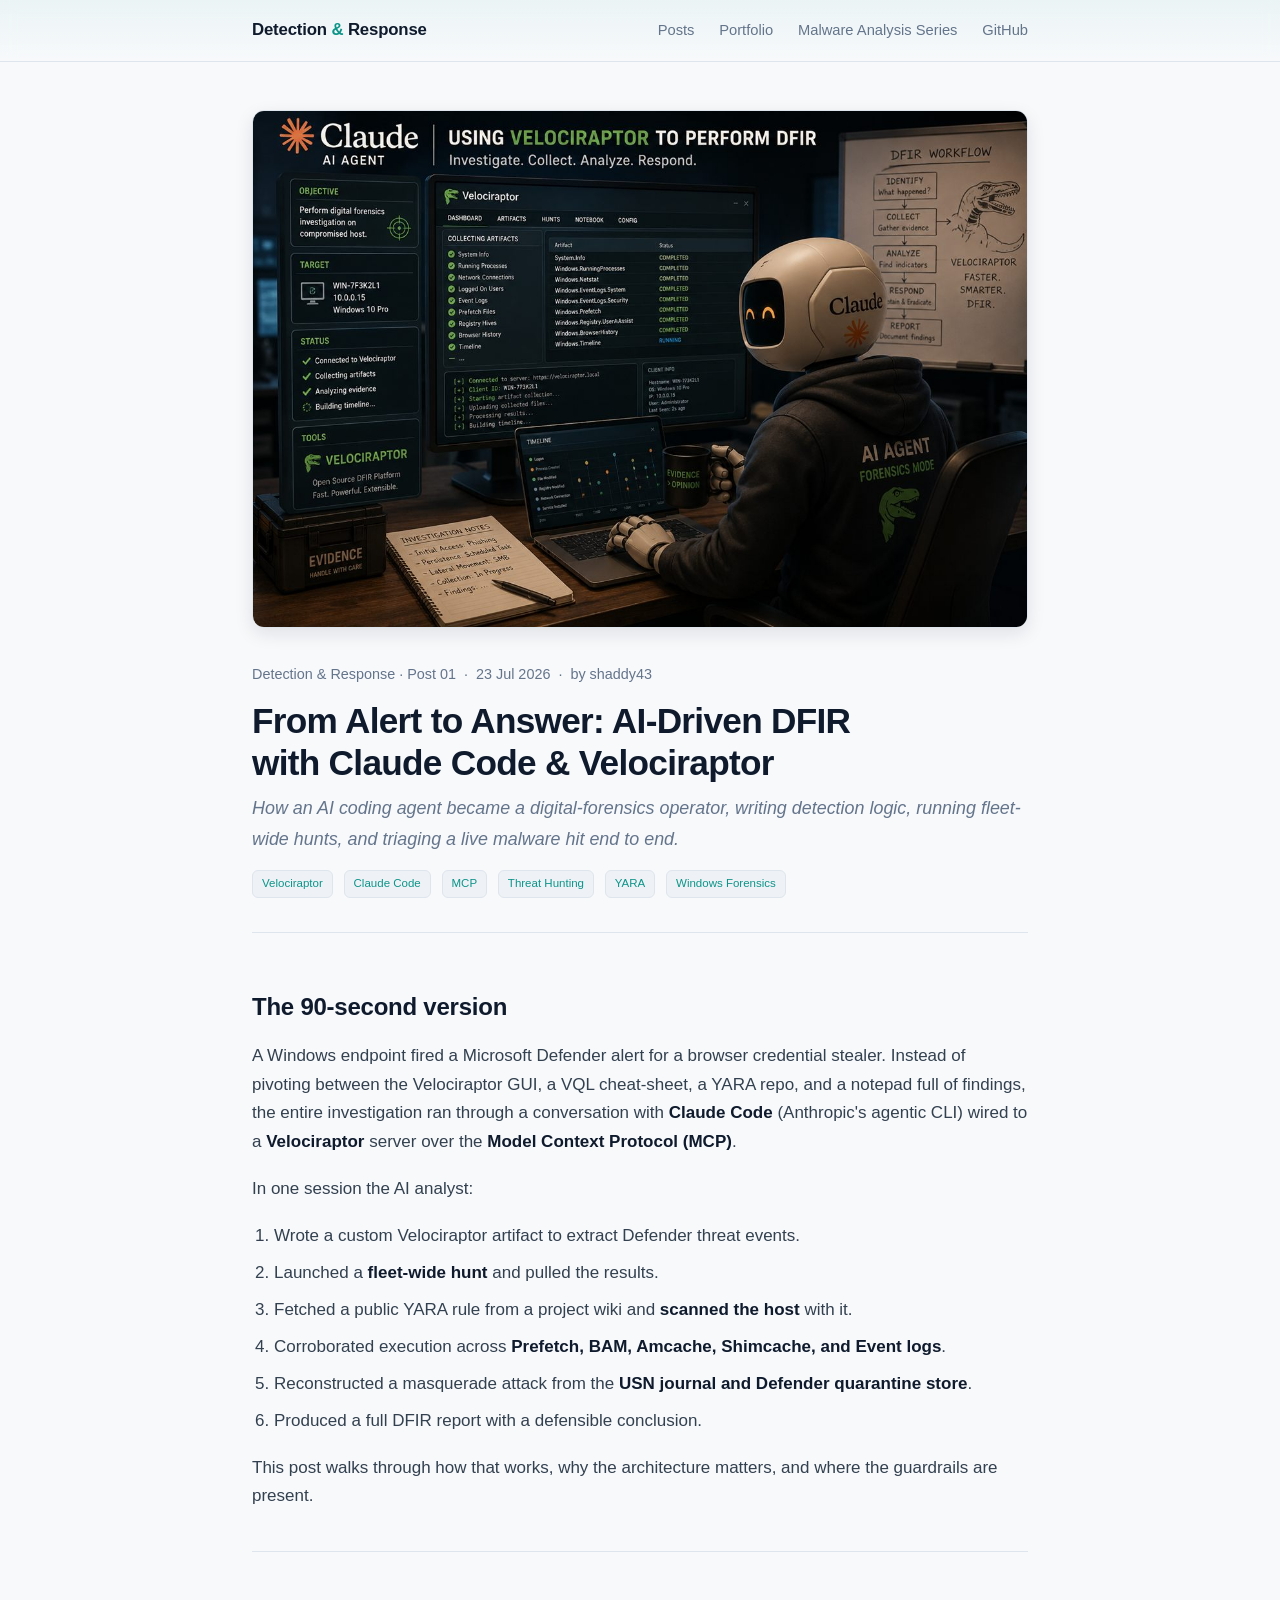
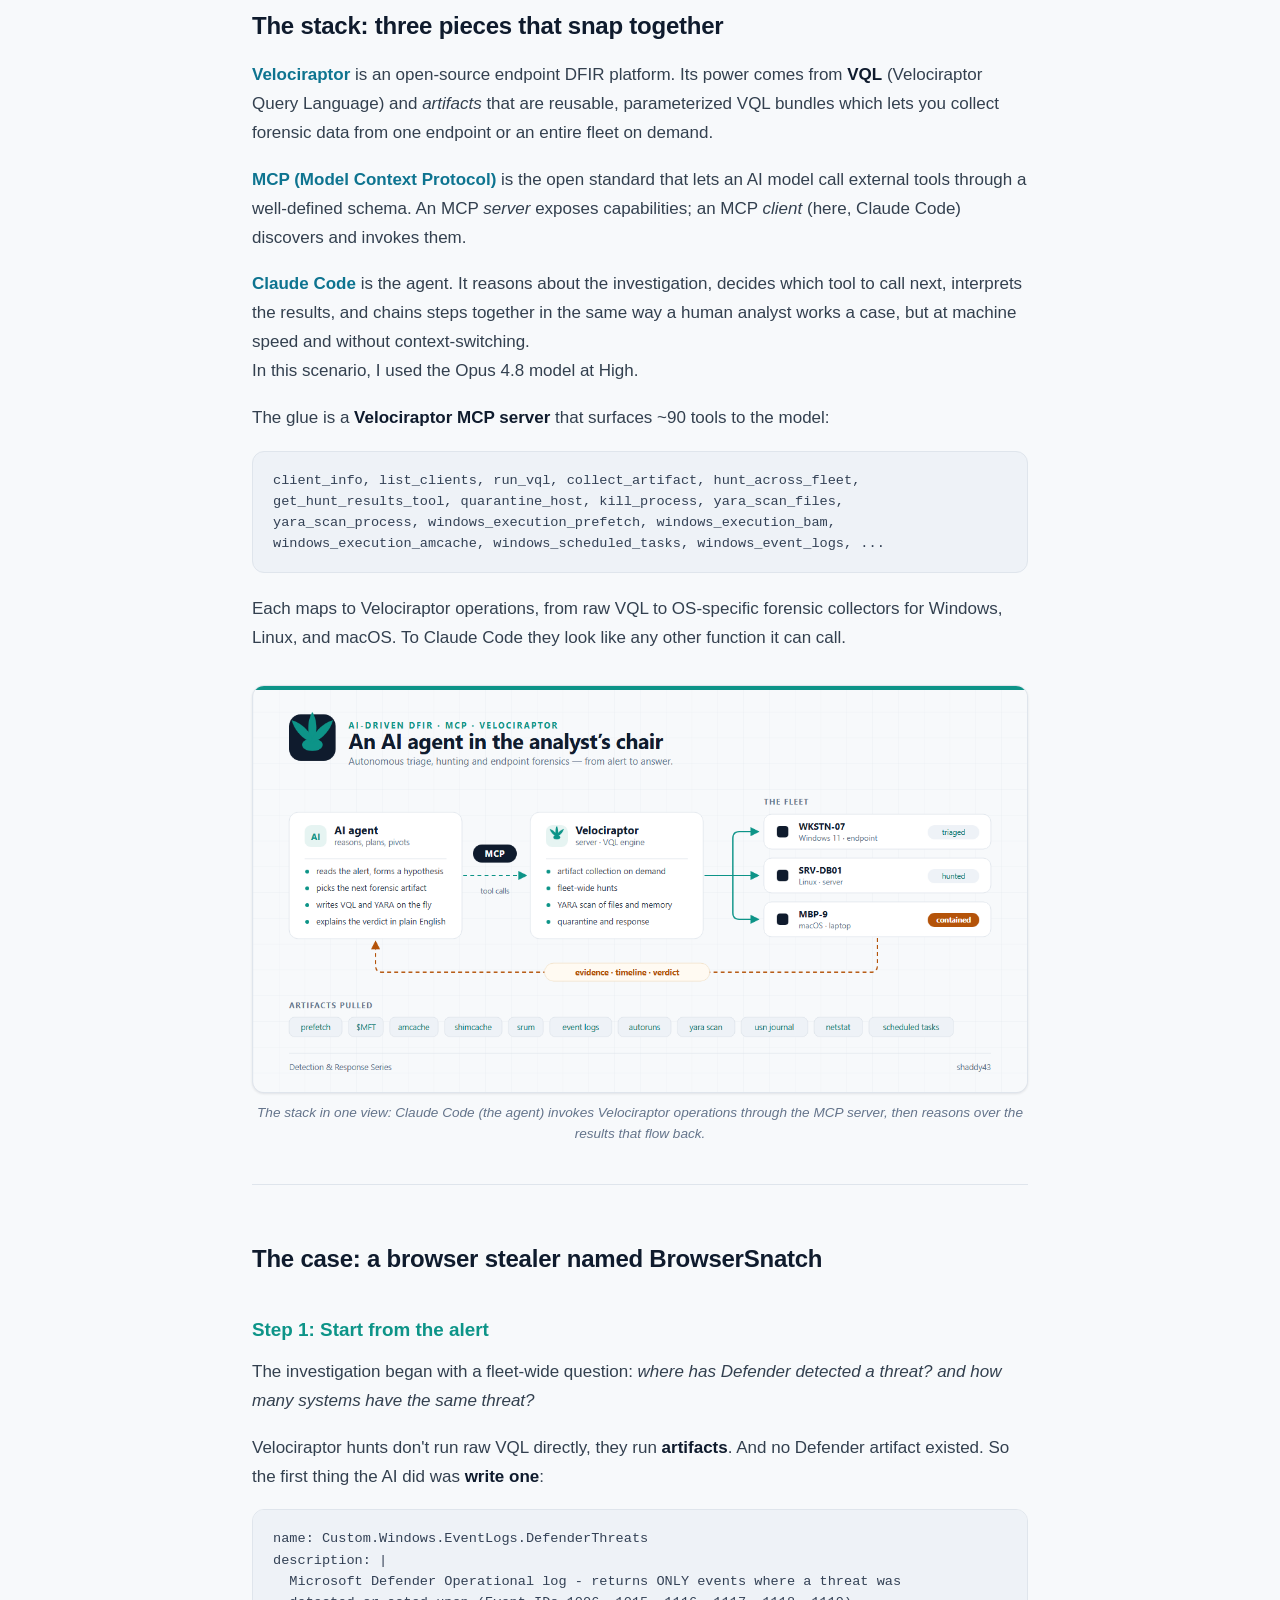
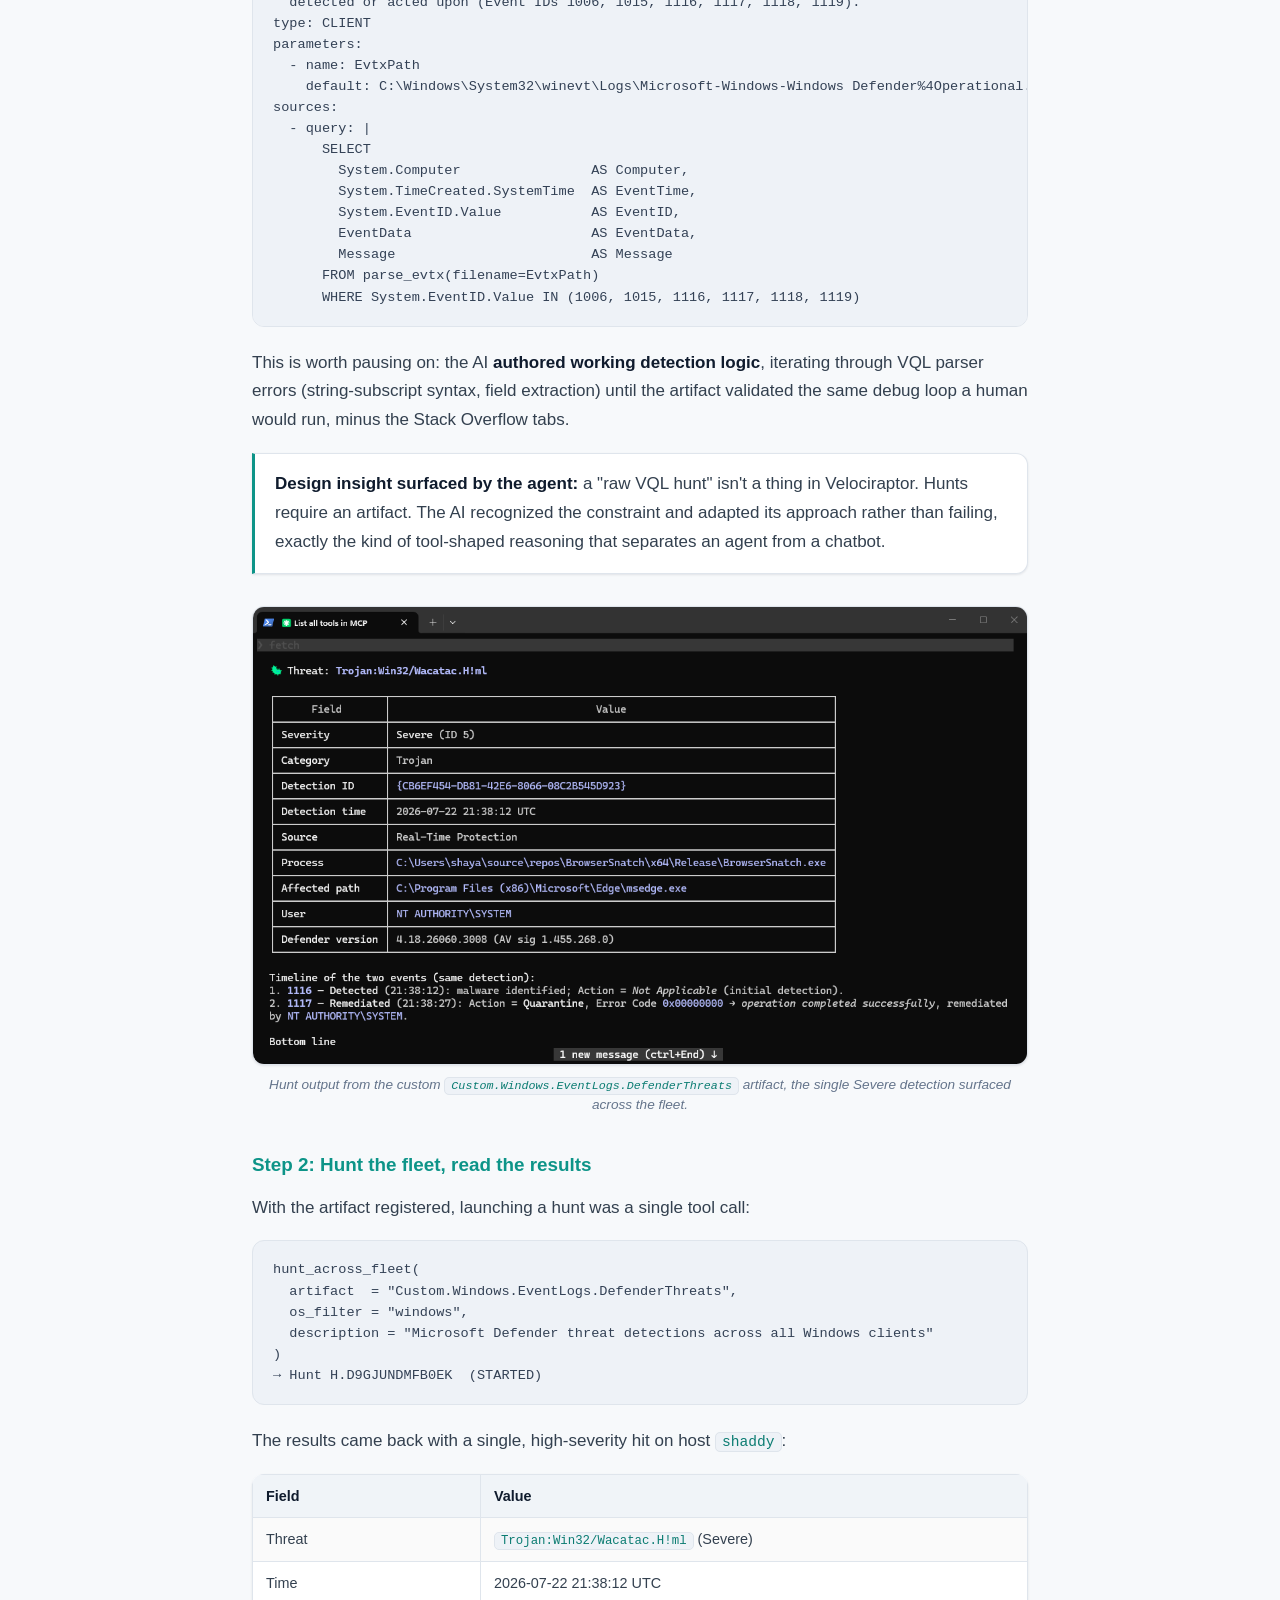
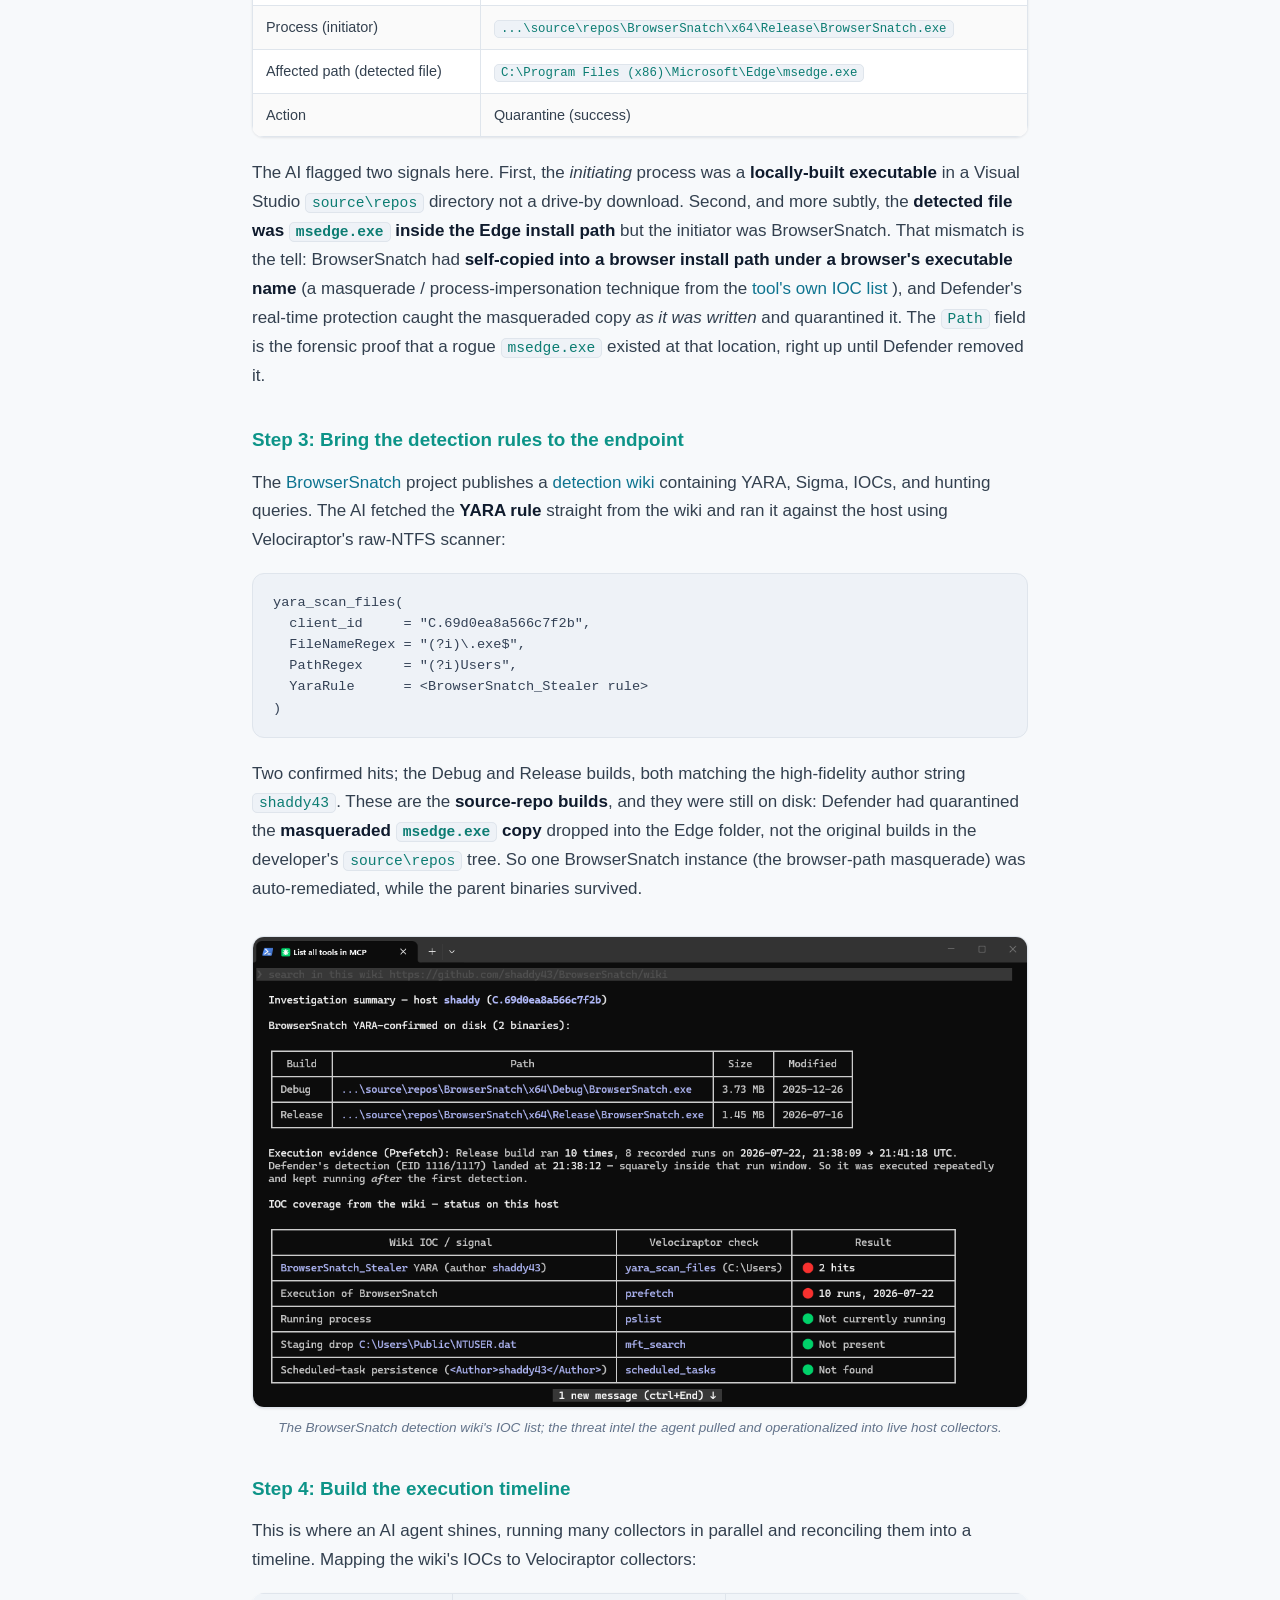
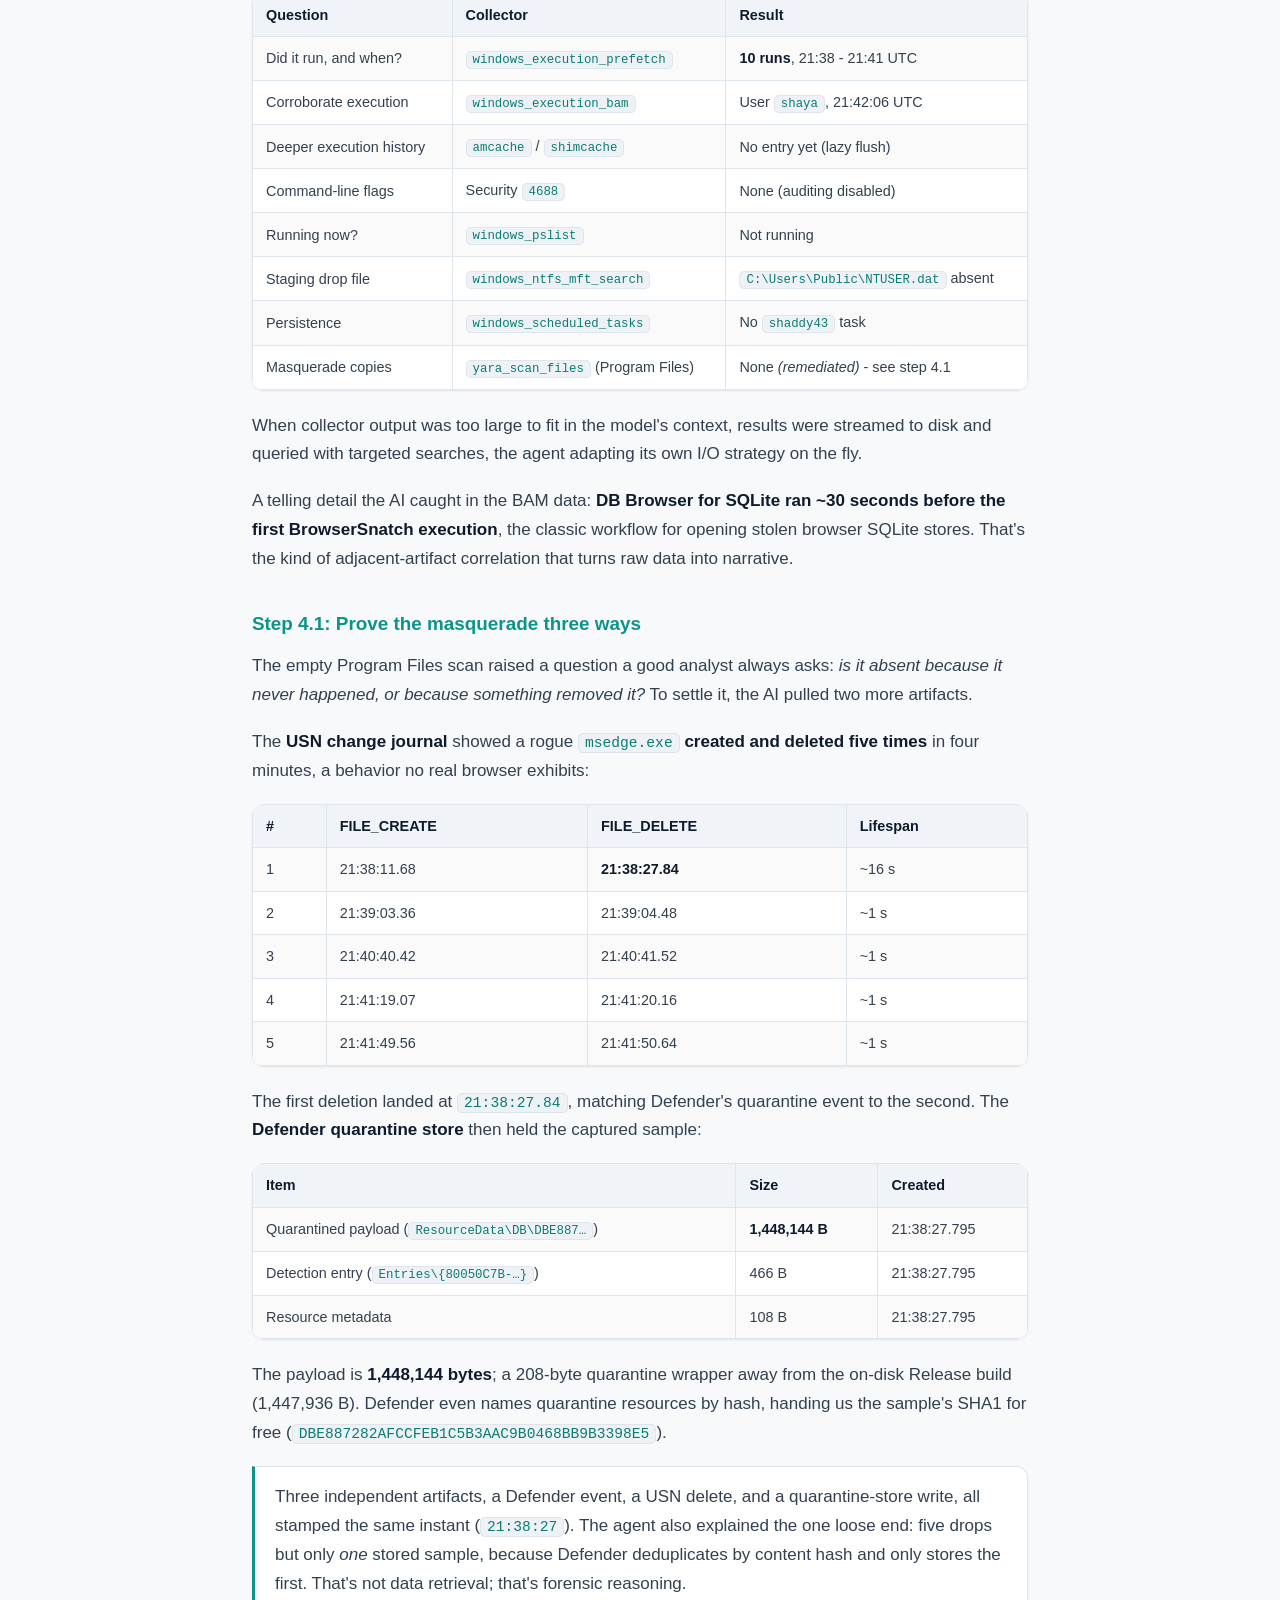
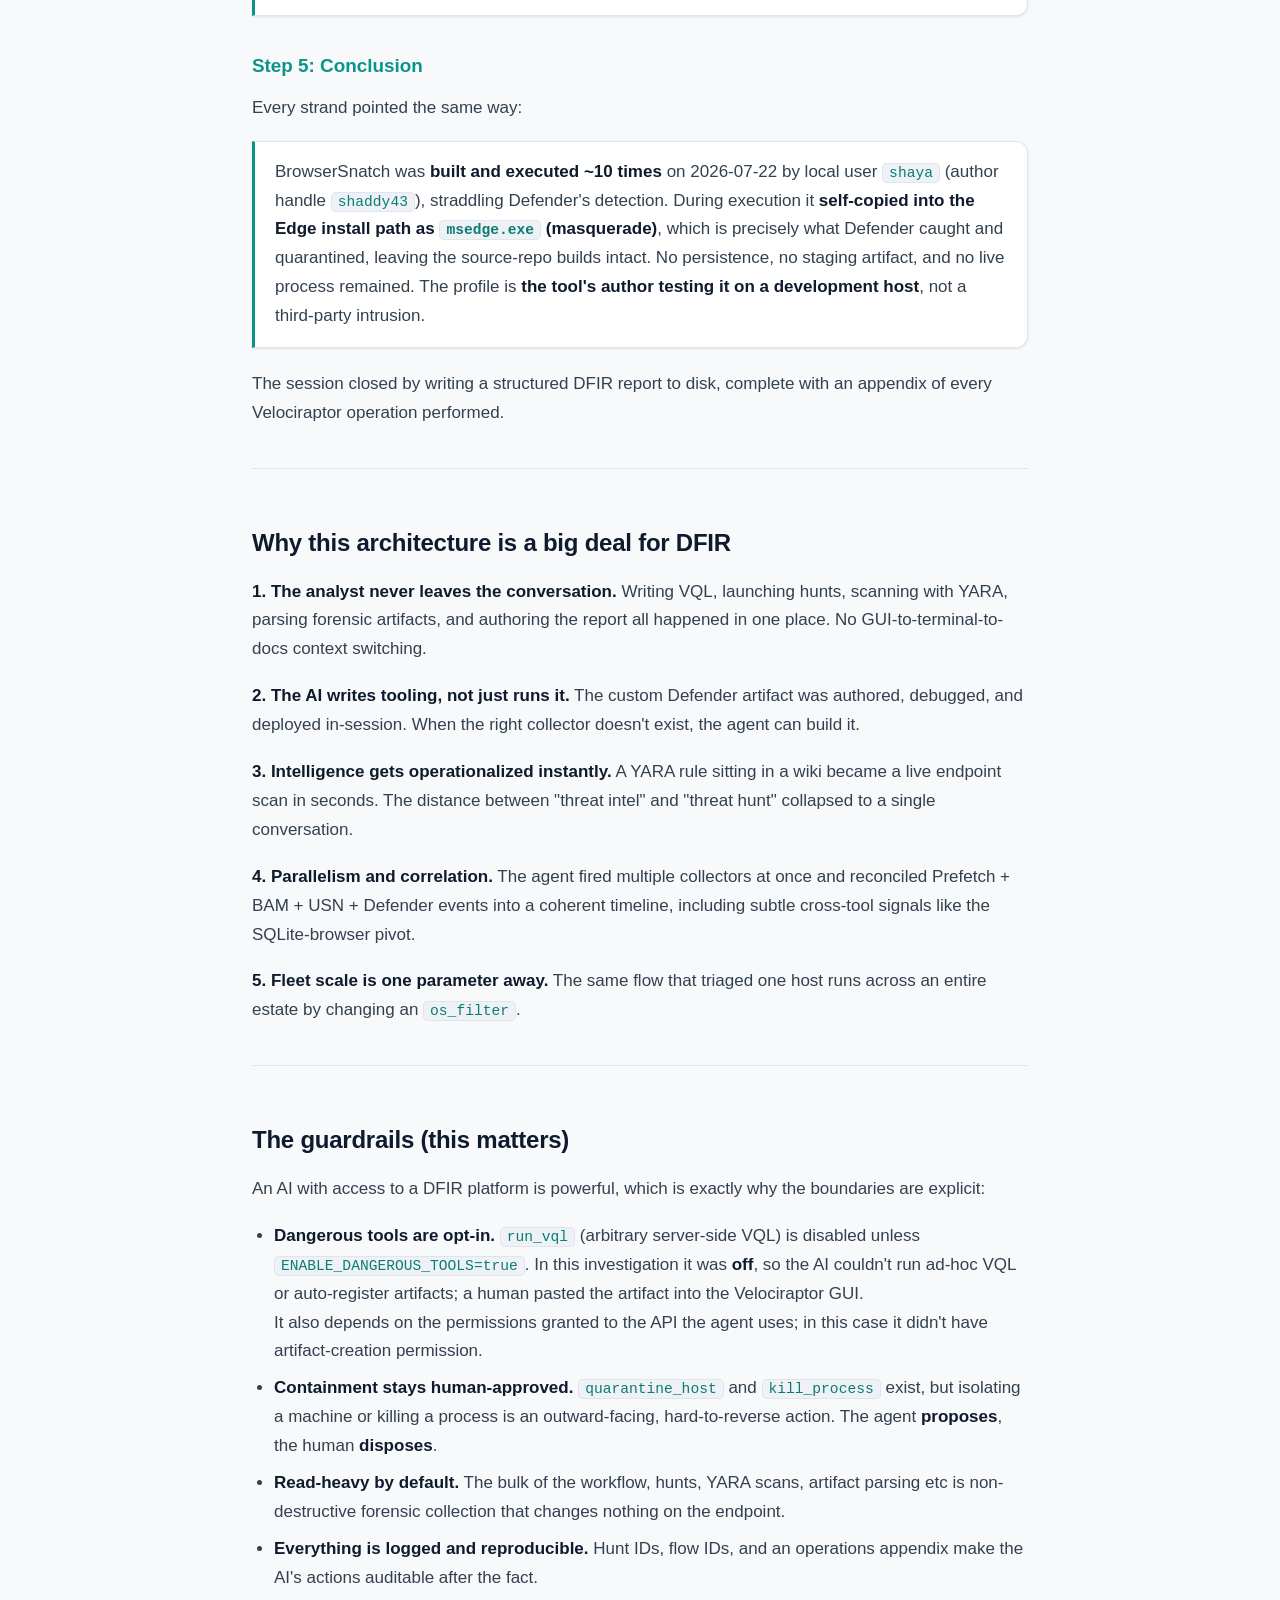
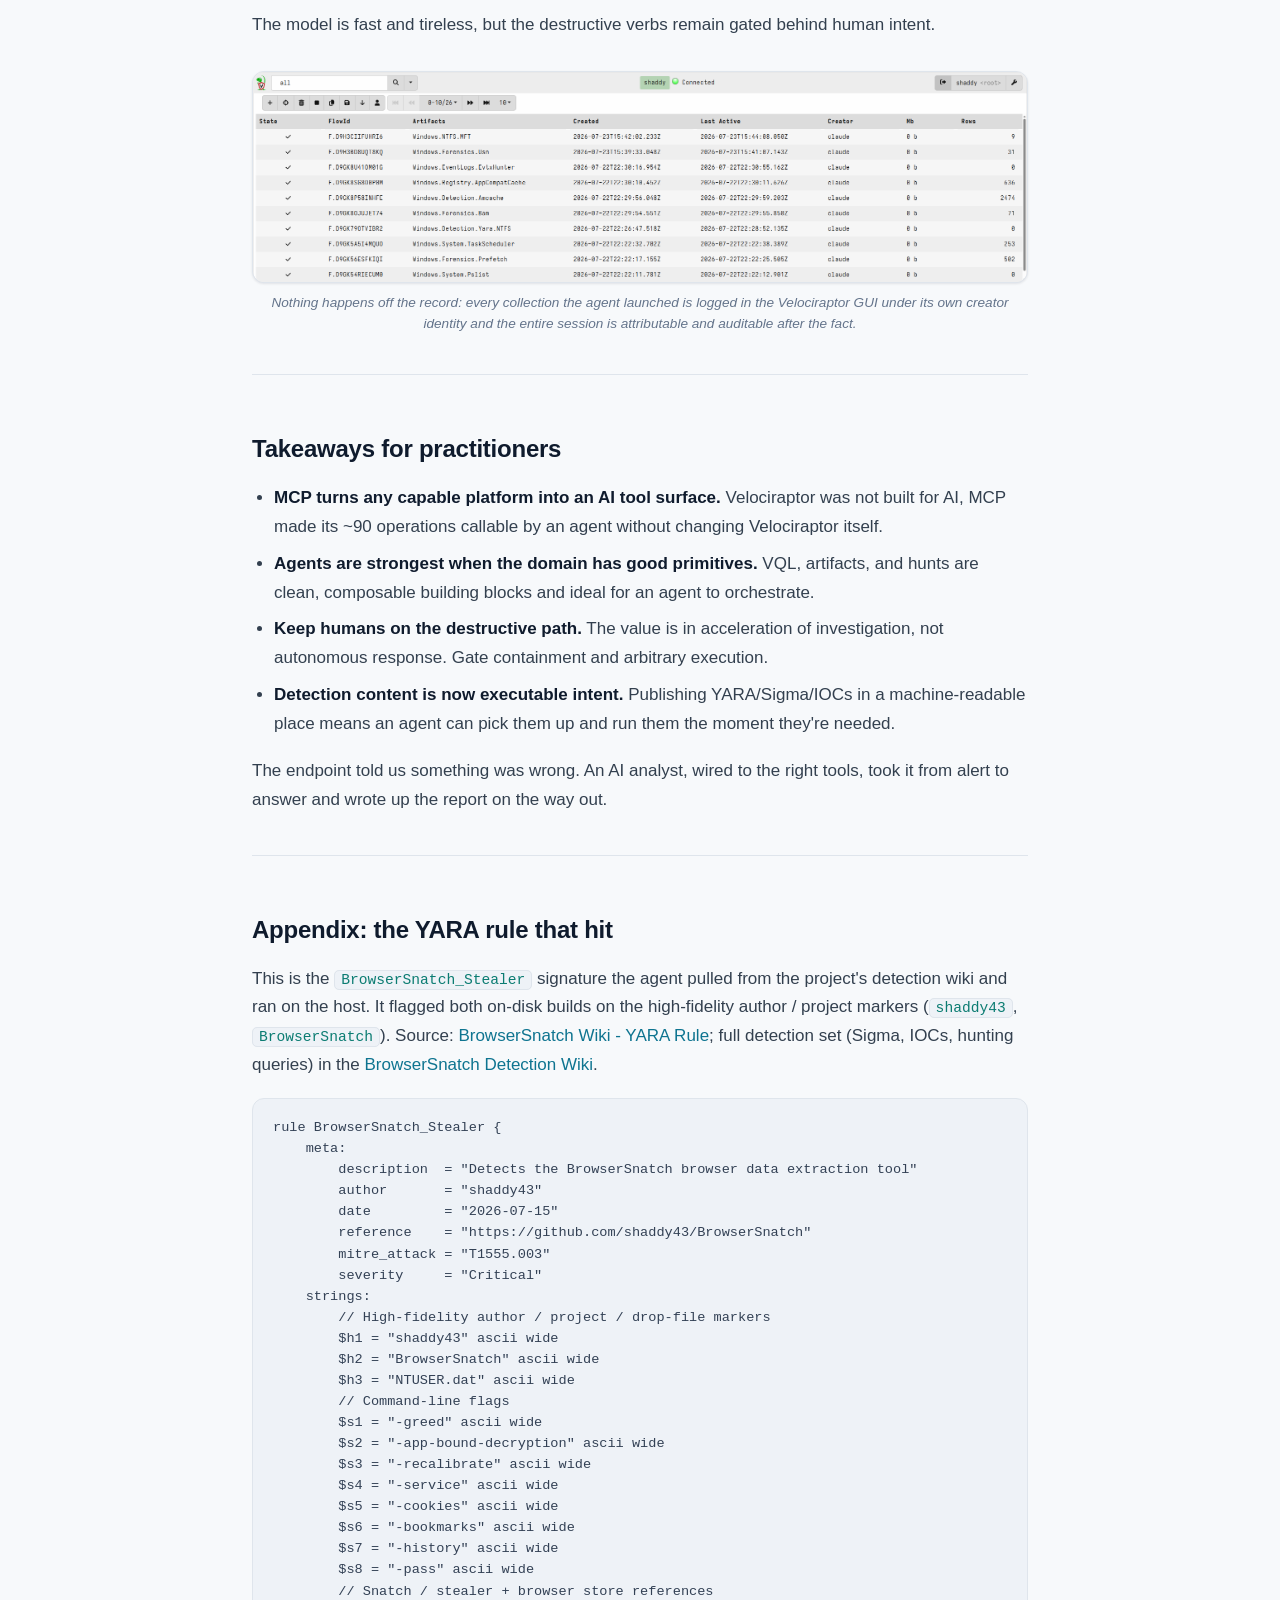
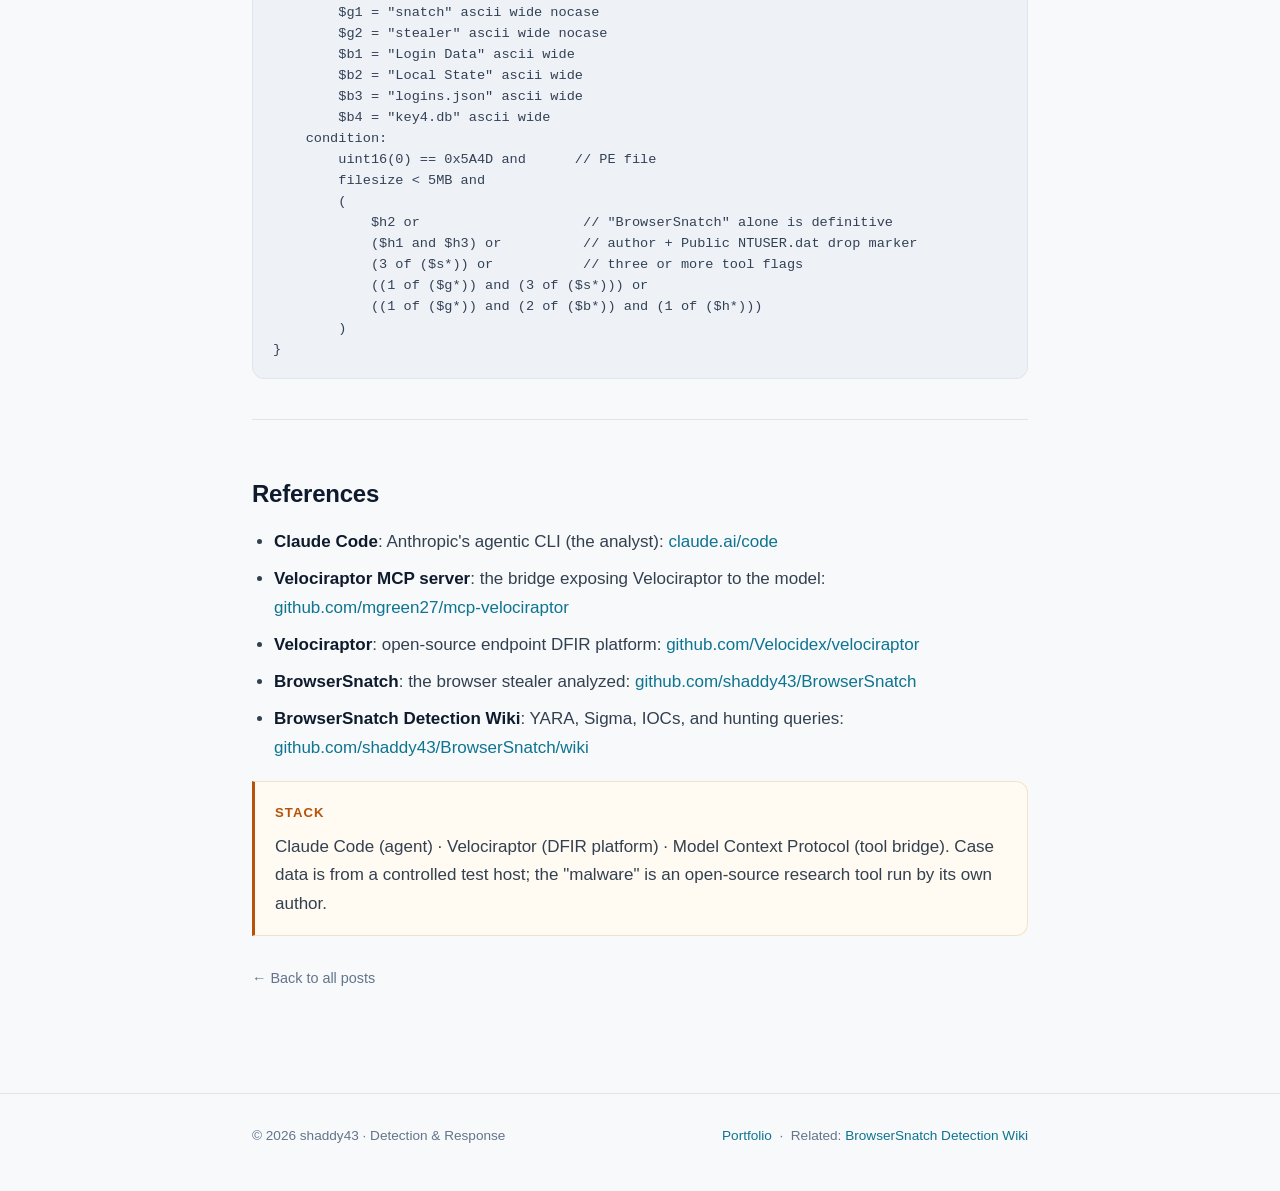
==== posts/from-alert-to-answer.html @ 951e604f "Detection & Response - initial state" ====
<!DOCTYPE html>
<html lang="en">
<head>
  <meta charset="UTF-8" />
  <meta name="viewport" content="width=device-width, initial-scale=1.0" />
  <title>From Alert to Answer: AI-Driven DFIR with Claude Code &amp; Velociraptor</title>
  <meta name="description" content="A Defender alert for a browser stealer becomes a full endpoint investigation, run end to end by an AI analyst wired to Velociraptor over MCP." />
  <link rel="stylesheet" href="../assets/style.css" />
  <link rel="icon" href="data:image/svg+xml,%3Csvg xmlns='http://www.w3.org/2000/svg' viewBox='0 0 100 100'%3E%3Ctext y='.9em' font-size='90'%3E%F0%9F%9B%A1%EF%B8%8F%3C/text%3E%3C/svg%3E" />
</head>
<body>
  <header class="site-header">
    <div class="wrap">
      <a class="brand" href="../index.html" style="text-decoration:none">Detection <span class="dot">&amp;</span> Response</a>
      <nav class="nav">
        <a href="../index.html">Posts</a>
        <a href="https://shaddy43.github.io" target="_blank" rel="noopener">Portfolio</a>
        <a href="https://shaddy43.github.io/MalwareAnalysisSeries/" target="_blank" rel="noopener">Malware Analysis Series</a>
        <a href="https://github.com/shaddy43" target="_blank" rel="noopener">GitHub</a>
      </nav>
    </div>
  </header>

  <article class="article">
    <div class="wrap">
      <figure class="hero-figure">
        <img src="../assets/hero-claude-velociraptor.jpg"
             alt="Claude Code × Velociraptor — AI-driven DFIR"
             width="1200" height="800" fetchpriority="high" decoding="async" />
      </figure>
      <div class="post-head">
        <div class="pmeta">Detection &amp; Response · Post 01 &nbsp;·&nbsp; 23 Jul 2026 &nbsp;·&nbsp; by shaddy43</div>
        <h1>From Alert to Answer: AI-Driven DFIR with Claude Code &amp; Velociraptor</h1>
        <p class="lede">How an AI coding agent became a digital-forensics operator, writing detection logic, running fleet-wide hunts, and triaging a live malware hit end to end.</p>
        <div class="tags">
          <span class="tag">Velociraptor</span>
          <span class="tag">Claude Code</span>
          <span class="tag">MCP</span>
          <span class="tag">Threat Hunting</span>
          <span class="tag">YARA</span>
          <span class="tag">Windows Forensics</span>
        </div>
      </div>

      <h2>The 90-second version</h2>
      <p>
        A Windows endpoint fired a Microsoft Defender alert for a browser credential stealer.
        Instead of pivoting between the Velociraptor GUI, a VQL cheat-sheet, a YARA repo, and a
        notepad full of findings, the entire investigation ran through a conversation with
        <strong>Claude Code</strong> (Anthropic's agentic CLI) wired to a <strong>Velociraptor</strong>
        server over the <strong>Model Context Protocol (MCP)</strong>.
      </p>
      <p>In one session the AI analyst:</p>
      <ol>
        <li>Wrote a custom Velociraptor artifact to extract Defender threat events.</li>
        <li>Launched a <strong>fleet-wide hunt</strong> and pulled the results.</li>
        <li>Fetched a public YARA rule from a project wiki and <strong>scanned the host</strong> with it.</li>
        <li>Corroborated execution across <strong>Prefetch, BAM, Amcache, Shimcache, and Event logs</strong>.</li>
        <li>Reconstructed a masquerade attack from the <strong>USN journal and Defender quarantine store</strong>.</li>
        <li>Produced a full DFIR report with a defensible conclusion.</li>
      </ol>
      <p>This post walks through how that works, why the architecture matters, and where the guardrails are present.</p>

      <hr />

      <h2>The stack: three pieces that snap together</h2>
      <p>
        <strong>
          <a href="https://github.com/Velocidex/velociraptor" target="_blank" rel="noopener noreferrer">
          Velociraptor
          </a>
        </strong> is an open-source endpoint DFIR platform. Its power comes from
        <strong>VQL</strong> (Velociraptor Query Language) and <em>artifacts</em> that are reusable, parameterized
        VQL bundles which lets you collect forensic data from one endpoint or an entire fleet on demand.
      </p>
      <p>
        <strong>
          <a href="https://github.com/mgreen27/mcp-velociraptor" target="_blank" rel="noopener noreferrer">
          MCP (Model Context Protocol)
          </a>
        </strong> is the open standard that lets an AI model call
        external tools through a well-defined schema. An MCP <em>server</em> exposes capabilities; an MCP
        <em>client</em> (here, Claude Code) discovers and invokes them.
      </p>
      <p>
        <strong>
          <a href="https://claude.ai/code" target="_blank" rel="noopener noreferrer">
          Claude Code
          </a>
        </strong> is the agent. It reasons about the investigation, decides which tool
        to call next, interprets the results, and chains steps together in the same way a human analyst
        works a case, but at machine speed and without context-switching. <br /> In this scenario, I used the Opus 4.8 model at High.
      </p>
      <p>The glue is a <strong>Velociraptor MCP server</strong> that surfaces ~90 tools to the model:</p>
      <pre><code>client_info, list_clients, run_vql, collect_artifact, hunt_across_fleet,
get_hunt_results_tool, quarantine_host, kill_process, yara_scan_files,
yara_scan_process, windows_execution_prefetch, windows_execution_bam,
windows_execution_amcache, windows_scheduled_tasks, windows_event_logs, ...</code></pre>
      <p>
        Each maps to Velociraptor operations, from raw VQL to OS-specific forensic collectors for
        Windows, Linux, and macOS. To Claude Code they look like any other function it can call.
      </p>

      <figure class="fig">
        <img src="../assets/ai-dfir-velociraptor.png"
             srcset="../assets/ai-dfir-velociraptor.png 1200w, ../assets/ai-dfir-velociraptor@2x.png 2400w"
             sizes="(max-width: 820px) 100vw, 820px"
             alt="Architecture diagram: Claude Code calls Velociraptor operations through an MCP server"
             width="1200" height="630" loading="lazy" decoding="async" />
        <figcaption>The stack in one view: Claude Code (the agent) invokes Velociraptor operations through the MCP server, then reasons over the results that flow back.</figcaption>
      </figure>

      <hr />

      <h2>The case: a browser stealer named BrowserSnatch</h2>

      <h3>Step 1: Start from the alert</h3>
      <p>The investigation began with a fleet-wide question: <em>where has Defender detected a threat? and how many systems have the same threat?</em></p>
      <p>
        Velociraptor hunts don't run raw VQL directly, they run <strong>artifacts</strong>. And no
        Defender artifact existed. So the first thing the AI did was <strong>write one</strong>:
      </p>
      <pre><code>name: Custom.Windows.EventLogs.DefenderThreats
description: |
  Microsoft Defender Operational log - returns ONLY events where a threat was
  detected or acted upon (Event IDs 1006, 1015, 1116, 1117, 1118, 1119).
type: CLIENT
parameters:
  - name: EvtxPath
    default: C:\Windows\System32\winevt\Logs\Microsoft-Windows-Windows Defender%4Operational.evtx
sources:
  - query: |
      SELECT
        System.Computer                AS Computer,
        System.TimeCreated.SystemTime  AS EventTime,
        System.EventID.Value           AS EventID,
        EventData                      AS EventData,
        Message                        AS Message
      FROM parse_evtx(filename=EvtxPath)
      WHERE System.EventID.Value IN (1006, 1015, 1116, 1117, 1118, 1119)</code></pre>
      <p>
        This is worth pausing on: the AI <strong>authored working detection logic</strong>, iterating
        through VQL parser errors (string-subscript syntax, field extraction) until the artifact
        validated the same debug loop a human would run, minus the Stack Overflow tabs.
      </p>
      <blockquote>
        <p>
          <strong>Design insight surfaced by the agent:</strong> a "raw VQL hunt" isn't a thing in
          Velociraptor. Hunts require an artifact. The AI recognized the constraint and adapted its
          approach rather than failing, exactly the kind of tool-shaped reasoning that separates an
          agent from a chatbot.
        </p>
      </blockquote>

      <figure class="fig">
        <img src="../assets/defender_artifact_results.png"
             alt="Velociraptor hunt results for the custom Defender-threats artifact"
             width="1151" height="679" loading="lazy" decoding="async" />
        <figcaption>Hunt output from the custom <code>Custom.Windows.EventLogs.DefenderThreats</code> artifact, the single Severe detection surfaced across the fleet.</figcaption>
      </figure>

      <h3>Step 2: Hunt the fleet, read the results</h3>
      <p>With the artifact registered, launching a hunt was a single tool call:</p>
      <pre><code>hunt_across_fleet(
  artifact  = "Custom.Windows.EventLogs.DefenderThreats",
  os_filter = "windows",
  description = "Microsoft Defender threat detections across all Windows clients"
)
&rarr; Hunt H.D9GJUNDMFB0EK  (STARTED)</code></pre>
      <p>The results came back with a single, high-severity hit on host <code>shaddy</code>:</p>
      <div class="table-scroll">
      <table>
        <tr><th>Field</th><th>Value</th></tr>
        <tr><td>Threat</td><td><code>Trojan:Win32/Wacatac.H!ml</code> (Severe)</td></tr>
        <tr><td>Time</td><td>2026-07-22 21:38:12 UTC</td></tr>
        <tr><td>Process (initiator)</td><td><code>...\source\repos\BrowserSnatch\x64\Release\BrowserSnatch.exe</code></td></tr>
        <tr><td>Affected path (detected file)</td><td><code>C:\Program Files (x86)\Microsoft\Edge\msedge.exe</code></td></tr>
        <tr><td>Action</td><td>Quarantine (success)</td></tr>
      </table>
      </div>
      <p>
        The AI flagged two signals here. First, the <em>initiating</em> process was a
        <strong>locally-built executable</strong> in a Visual Studio <code>source\repos</code> directory
        not a drive-by download. Second, and more subtly, the <strong>detected file was
        <code>msedge.exe</code> inside the Edge install path</strong> but the initiator was
        BrowserSnatch. That mismatch is the tell: BrowserSnatch had <strong>self-copied into a browser
        install path under a browser's executable name</strong> (a masquerade / process-impersonation
        technique from the <a href="https://github.com/shaddy43/BrowserSnatch/wiki" target="_blank" rel="noopener noreferrer">
          tool's own IOC list
          </a>), and Defender's real-time protection caught the
        masqueraded copy <em>as it was written</em> and quarantined it. The <code>Path</code> field is the
        forensic proof that a rogue <code>msedge.exe</code> existed at that location, right up until
        Defender removed it.
      </p>

      <h3>Step 3: Bring the detection rules to the endpoint</h3>
      <p>
        The <a href="https://github.com/shaddy43/BrowserSnatch" target="_blank" rel="noopener noreferrer">
          BrowserSnatch
          </a> project publishes a <a href="https://github.com/shaddy43/BrowserSnatch/wiki" target="_blank" rel="noopener noreferrer">
          detection wiki
          </a> containing YARA, Sigma, IOCs, and hunting
        queries. The AI fetched the <strong>YARA rule</strong> straight from the wiki and ran it against
        the host using Velociraptor's raw-NTFS scanner:
      </p>
      <pre><code>yara_scan_files(
  client_id     = "C.69d0ea8a566c7f2b",
  FileNameRegex = "(?i)\.exe$",
  PathRegex     = "(?i)Users",
  YaraRule      = &lt;BrowserSnatch_Stealer rule&gt;
)</code></pre>
      <p>
        Two confirmed hits; the Debug and Release builds, both matching the high-fidelity author
        string <code>shaddy43</code>. These are the <strong>source-repo builds</strong>, and they were
        still on disk: Defender had quarantined the <strong>masqueraded <code>msedge.exe</code> copy</strong>
        dropped into the Edge folder, not the original builds in the developer's <code>source\repos</code>
        tree. So one BrowserSnatch instance (the browser-path masquerade) was auto-remediated, while the
        parent binaries survived.
      </p>

      <figure class="fig">
        <img src="../assets/wiki_iocs.png"
             alt="BrowserSnatch detection wiki - Indicators of Compromise page"
             width="1152" height="700" loading="lazy" decoding="async" />
        <figcaption>The BrowserSnatch detection wiki's IOC list; the threat intel the agent pulled and operationalized into live host collectors.</figcaption>
      </figure>

      <h3>Step 4: Build the execution timeline</h3>
      <p>
        This is where an AI agent shines, running many collectors in parallel and reconciling them into
        a timeline. Mapping the wiki's IOCs to Velociraptor collectors:
      </p>
      <div class="table-scroll">
      <table>
        <tr><th>Question</th><th>Collector</th><th>Result</th></tr>
        <tr><td>Did it run, and when?</td><td><code>windows_execution_prefetch</code></td><td><strong>10 runs</strong>, 21:38 - 21:41 UTC</td></tr>
        <tr><td>Corroborate execution</td><td><code>windows_execution_bam</code></td><td>User <code>shaya</code>, 21:42:06 UTC</td></tr>
        <tr><td>Deeper execution history</td><td><code>amcache</code> / <code>shimcache</code></td><td>No entry yet (lazy flush)</td></tr>
        <tr><td>Command-line flags</td><td>Security <code>4688</code></td><td>None (auditing disabled)</td></tr>
        <tr><td>Running now?</td><td><code>windows_pslist</code></td><td>Not running</td></tr>
        <tr><td>Staging drop file</td><td><code>windows_ntfs_mft_search</code></td><td><code>C:\Users\Public\NTUSER.dat</code> absent</td></tr>
        <tr><td>Persistence</td><td><code>windows_scheduled_tasks</code></td><td>No <code>shaddy43</code> task</td></tr>
        <tr><td>Masquerade copies</td><td><code>yara_scan_files</code> (Program Files)</td><td>None <em>(remediated)</em> - see step 4.1</td></tr>
      </table>
      </div>
      <p>
        When collector output was too large to fit in the model's context, results were streamed to disk
        and queried with targeted searches, the agent adapting its own I/O strategy on the fly.
      </p>
      <p>
        A telling detail the AI caught in the BAM data: <strong>DB Browser for SQLite ran ~30 seconds
        before the first BrowserSnatch execution</strong>, the classic workflow for opening stolen
        browser SQLite stores. That's the kind of adjacent-artifact correlation that turns raw data into
        narrative.
      </p>

      <h3>Step 4.1: Prove the masquerade three ways</h3>
      <p>
        The empty Program Files scan raised a question a good analyst always asks: <em>is it absent
        because it never happened, or because something removed it?</em> To settle it, the AI pulled two
        more artifacts.
      </p>
      <p>
        The <strong>USN change journal</strong> showed a rogue <code>msedge.exe</code>
        <strong>created and deleted five times</strong> in four minutes, a behavior no real browser
        exhibits:
      </p>
      <div class="table-scroll">
      <table>
        <tr><th>#</th><th>FILE_CREATE</th><th>FILE_DELETE</th><th>Lifespan</th></tr>
        <tr><td>1</td><td>21:38:11.68</td><td><strong>21:38:27.84</strong></td><td>~16 s</td></tr>
        <tr><td>2</td><td>21:39:03.36</td><td>21:39:04.48</td><td>~1 s</td></tr>
        <tr><td>3</td><td>21:40:40.42</td><td>21:40:41.52</td><td>~1 s</td></tr>
        <tr><td>4</td><td>21:41:19.07</td><td>21:41:20.16</td><td>~1 s</td></tr>
        <tr><td>5</td><td>21:41:49.56</td><td>21:41:50.64</td><td>~1 s</td></tr>
      </table>
      </div>
      <p>
        The first deletion landed at <code>21:38:27.84</code>, matching Defender's quarantine event to
        the second. The <strong>Defender quarantine store</strong> then held the captured sample:
      </p>
      <div class="table-scroll">
      <table>
        <tr><th>Item</th><th>Size</th><th>Created</th></tr>
        <tr><td>Quarantined payload (<code>ResourceData\DB\DBE887…</code>)</td><td><strong>1,448,144 B</strong></td><td>21:38:27.795</td></tr>
        <tr><td>Detection entry (<code>Entries\{80050C7B-…}</code>)</td><td>466 B</td><td>21:38:27.795</td></tr>
        <tr><td>Resource metadata</td><td>108 B</td><td>21:38:27.795</td></tr>
      </table>
      </div>
      <p>
        The payload is <strong>1,448,144 bytes</strong>; a 208-byte quarantine wrapper away from the
        on-disk Release build (1,447,936 B). Defender even names quarantine resources by hash, handing us
        the sample's SHA1 for free (<code>DBE887282AFCCFEB1C5B3AAC9B0468BB9B3398E5</code>).
      </p>
      <blockquote>
        <p>
          Three independent artifacts, a Defender event, a USN delete, and a quarantine-store write,
          all stamped the same instant (<code>21:38:27</code>). The agent also explained the one loose
          end: five drops but only <em>one</em> stored sample, because Defender deduplicates by content
          hash and only stores the first. That's not data retrieval; that's forensic reasoning.
        </p>
      </blockquote>

      <h3>Step 5: Conclusion</h3>
      <p>Every strand pointed the same way:</p>
      <blockquote>
        <p>
          BrowserSnatch was <strong>built and executed ~10 times</strong> on 2026-07-22 by local user
          <code>shaya</code> (author handle <code>shaddy43</code>), straddling Defender's detection.
          During execution it <strong>self-copied into the Edge install path as <code>msedge.exe</code>
          (masquerade)</strong>, which is precisely what Defender caught and quarantined, leaving the
          source-repo builds intact. No persistence, no staging artifact, and no live process remained.
          The profile is <strong>the tool's author testing it on a development host</strong>, not a
          third-party intrusion.
        </p>
      </blockquote>
      <p>
        The session closed by writing a structured DFIR report to disk, complete with an appendix of
        every Velociraptor operation performed.
      </p>

      <hr />

      <h2>Why this architecture is a big deal for DFIR</h2>
      <p><strong>1. The analyst never leaves the conversation.</strong> Writing VQL, launching hunts, scanning with YARA, parsing forensic artifacts, and authoring the report all happened in one place. No GUI-to-terminal-to-docs context switching.</p>
      <p><strong>2. The AI writes tooling, not just runs it.</strong> The custom Defender artifact was authored, debugged, and deployed in-session. When the right collector doesn't exist, the agent can build it.</p>
      <p><strong>3. Intelligence gets operationalized instantly.</strong> A YARA rule sitting in a wiki became a live endpoint scan in seconds. The distance between "threat intel" and "threat hunt" collapsed to a single conversation.</p>
      <p><strong>4. Parallelism and correlation.</strong> The agent fired multiple collectors at once and reconciled Prefetch + BAM + USN + Defender events into a coherent timeline, including subtle cross-tool signals like the SQLite-browser pivot.</p>
      <p><strong>5. Fleet scale is one parameter away.</strong> The same flow that triaged one host runs across an entire estate by changing an <code>os_filter</code>.</p>

      <hr />

      <h2>The guardrails (this matters)</h2>
      <p>An AI with access to a DFIR platform is powerful, which is exactly why the boundaries are explicit:</p>
      <ul>
        <li><strong>Dangerous tools are opt-in.</strong> <code>run_vql</code> (arbitrary server-side VQL) is disabled unless <code>ENABLE_DANGEROUS_TOOLS=true</code>. In this investigation it was <strong>off</strong>, so the AI couldn't run ad-hoc VQL or auto-register artifacts; a human pasted the artifact into the Velociraptor GUI. <br /> It also depends on the permissions granted to the API the agent uses; in this case it didn't have artifact-creation permission.  </li>
        <li><strong>Containment stays human-approved.</strong> <code>quarantine_host</code> and <code>kill_process</code> exist, but isolating a machine or killing a process is an outward-facing, hard-to-reverse action. The agent <strong>proposes</strong>, the human <strong>disposes</strong>.</li>
        <li><strong>Read-heavy by default.</strong> The bulk of the workflow, hunts, YARA scans, artifact parsing etc is non-destructive forensic collection that changes nothing on the endpoint.</li>
        <li><strong>Everything is logged and reproducible.</strong> Hunt IDs, flow IDs, and an operations appendix make the AI's actions auditable after the fact.</li>
      </ul>
      <p>The model is fast and tireless, but the destructive verbs remain gated behind human intent.</p>

      <figure class="fig">
        <img src="../assets/velociraptor_gui.png"
             alt="Velociraptor GUI showing collections created by the AI agent, tracked under its creator name"
             width="1870" height="507" loading="lazy" decoding="async" />
        <figcaption>Nothing happens off the record: every collection the agent launched is logged in the Velociraptor GUI under its own creator identity and the entire session is attributable and auditable after the fact.</figcaption>
      </figure>

      <hr />

      <h2>Takeaways for practitioners</h2>
      <ul>
        <li><strong>MCP turns any capable platform into an AI tool surface.</strong> Velociraptor was not built for AI, MCP made its ~90 operations callable by an agent without changing Velociraptor itself.</li>
        <li><strong>Agents are strongest when the domain has good primitives.</strong> VQL, artifacts, and hunts are clean, composable building blocks and ideal for an agent to orchestrate.</li>
        <li><strong>Keep humans on the destructive path.</strong> The value is in acceleration of investigation, not autonomous response. Gate containment and arbitrary execution.</li>
        <li><strong>Detection content is now executable intent.</strong> Publishing YARA/Sigma/IOCs in a machine-readable place means an agent can pick them up and run them the moment they're needed.</li>
      </ul>
      <p>
        The endpoint told us something was wrong. An AI analyst, wired to the right tools, took it from
        alert to answer and wrote up the report on the way out.
      </p>

      <hr />

      <h2>Appendix: the YARA rule that hit</h2>
      <p>
        This is the <code>BrowserSnatch_Stealer</code> signature the agent pulled from the project's
        detection wiki and ran on the host. It flagged both on-disk builds on the high-fidelity
        author / project markers (<code>shaddy43</code>, <code>BrowserSnatch</code>). Source:
        <a href="https://github.com/shaddy43/BrowserSnatch/wiki/YARA-Rule" target="_blank" rel="noopener noreferrer">BrowserSnatch Wiki - YARA Rule</a>;
        full detection set (Sigma, IOCs, hunting queries) in the
        <a href="https://github.com/shaddy43/BrowserSnatch/wiki" target="_blank" rel="noopener noreferrer">BrowserSnatch Detection Wiki</a>.
      </p>
      <pre><code>rule BrowserSnatch_Stealer {
    meta:
        description  = "Detects the BrowserSnatch browser data extraction tool"
        author       = "shaddy43"
        date         = "2026-07-15"
        reference    = "https://github.com/shaddy43/BrowserSnatch"
        mitre_attack = "T1555.003"
        severity     = "Critical"
    strings:
        // High-fidelity author / project / drop-file markers
        $h1 = "shaddy43" ascii wide
        $h2 = "BrowserSnatch" ascii wide
        $h3 = "NTUSER.dat" ascii wide
        // Command-line flags
        $s1 = "-greed" ascii wide
        $s2 = "-app-bound-decryption" ascii wide
        $s3 = "-recalibrate" ascii wide
        $s4 = "-service" ascii wide
        $s5 = "-cookies" ascii wide
        $s6 = "-bookmarks" ascii wide
        $s7 = "-history" ascii wide
        $s8 = "-pass" ascii wide
        // Snatch / stealer + browser store references
        $g1 = "snatch" ascii wide nocase
        $g2 = "stealer" ascii wide nocase
        $b1 = "Login Data" ascii wide
        $b2 = "Local State" ascii wide
        $b3 = "logins.json" ascii wide
        $b4 = "key4.db" ascii wide
    condition:
        uint16(0) == 0x5A4D and      // PE file
        filesize &lt; 5MB and
        (
            $h2 or                    // "BrowserSnatch" alone is definitive
            ($h1 and $h3) or          // author + Public NTUSER.dat drop marker
            (3 of ($s*)) or           // three or more tool flags
            ((1 of ($g*)) and (3 of ($s*))) or
            ((1 of ($g*)) and (2 of ($b*)) and (1 of ($h*)))
        )
}</code></pre>

      <hr />

      <h2>References</h2>
      <ul>
        <li><strong>Claude Code</strong>: Anthropic's agentic CLI (the analyst): <a href="https://claude.ai/code" target="_blank" rel="noopener noreferrer">claude.ai/code</a></li>
        <li><strong>Velociraptor MCP server</strong>: the bridge exposing Velociraptor to the model: <a href="https://github.com/mgreen27/mcp-velociraptor" target="_blank" rel="noopener noreferrer">github.com/mgreen27/mcp-velociraptor</a></li>
        <li><strong>Velociraptor</strong>: open-source endpoint DFIR platform: <a href="https://github.com/Velocidex/velociraptor" target="_blank" rel="noopener noreferrer">github.com/Velocidex/velociraptor</a></li>
        <li><strong>BrowserSnatch</strong>: the browser stealer analyzed: <a href="https://github.com/shaddy43/BrowserSnatch" target="_blank" rel="noopener noreferrer">github.com/shaddy43/BrowserSnatch</a></li>
        <li><strong>BrowserSnatch Detection Wiki</strong>: YARA, Sigma, IOCs, and hunting queries: <a href="https://github.com/shaddy43/BrowserSnatch/wiki" target="_blank" rel="noopener noreferrer">github.com/shaddy43/BrowserSnatch/wiki</a></li>
      </ul>

      <div class="callout">
        <span class="label">Stack</span>
        <p style="margin:6px 0 0">Claude Code (agent) · Velociraptor (DFIR platform) · Model Context Protocol (tool bridge). Case data is from a controlled test host; the "malware" is an open-source research tool run by its own author.</p>
      </div>

      <a class="back-link" href="../index.html">&larr; Back to all posts</a>
    </div>
  </article>

  <footer class="site-footer">
    <div class="wrap">
      <span>© 2026 shaddy43 · Detection &amp; Response</span>
      <span><a href="https://shaddy43.github.io" target="_blank" rel="noopener">Portfolio</a> &nbsp;·&nbsp; Related: <a href="https://github.com/shaddy43/BrowserSnatch/wiki" target="_blank" rel="noopener">BrowserSnatch Detection Wiki</a></span>
    </div>
  </footer>
</body>
</html>
---- assets/style.css ----
/* Detection & Response — shared stylesheet (light theme) */
:root {
  --bg:        #f7f9fb;
  --bg-panel:  #ffffff;
  --bg-code:   #eef2f7;
  --border:    #dfe5ec;
  --text:      #33404f;
  --text-dim:  #64748b;
  --heading:   #0f1b2d;
  --accent:    #0d9488;
  --accent-2:  #b45309;
  --red:       #dc2626;
  --green:     #059669;
  --link:      #0e7490;
  --shadow:    0 1px 2px rgba(16,24,40,0.04), 0 1px 3px rgba(16,24,40,0.06);
  --shadow-lg: 0 6px 18px rgba(16,24,40,0.10);
  --radius:    12px;
  --maxw:      820px;
}

* { box-sizing: border-box; }

html { scroll-behavior: smooth; }

body {
  margin: 0;
  background: var(--bg);
  color: var(--text);
  font-family: -apple-system, BlinkMacSystemFont, "Segoe UI", Roboto, Helvetica, Arial, sans-serif;
  font-size: 17px;
  line-height: 1.7;
  -webkit-font-smoothing: antialiased;
}

a { color: var(--link); text-decoration: none; }
a:hover { text-decoration: underline; }
a:focus-visible { outline: 2px solid var(--accent); outline-offset: 2px; border-radius: 3px; }

code, pre, .mono {
  font-family: "JetBrains Mono", "SFMono-Regular", Consolas, "Liberation Mono", Menlo, monospace;
}

/* ---------- Layout ---------- */
.wrap { max-width: var(--maxw); margin: 0 auto; padding: 0 22px; }

.site-header {
  border-bottom: 1px solid var(--border);
  background: linear-gradient(180deg, rgba(13,148,136,0.05), transparent);
  position: sticky; top: 0; z-index: 10;
  backdrop-filter: saturate(180%) blur(8px);
  background-color: rgba(247,249,251,0.85);
}
.site-header .wrap {
  display: flex; align-items: center; justify-content: space-between;
  padding-top: 16px; padding-bottom: 16px;
}
.brand { font-weight: 700; color: var(--heading); letter-spacing: -0.01em; font-size: 1.05rem; }
.brand .dot { color: var(--accent); }
.nav a { color: var(--text-dim); margin-left: 20px; font-size: 0.92rem; }
.nav a:hover { color: var(--accent); text-decoration: none; }

/* ---------- Hero (index) ---------- */
.hero { padding: 72px 0 44px; border-bottom: 1px solid var(--border); }
.eyebrow {
  display: inline-block; font-size: 0.78rem; letter-spacing: 0.16em; text-transform: uppercase;
  color: var(--accent); border: 1px solid var(--border); border-radius: 999px;
  padding: 5px 14px; margin-bottom: 22px; background: var(--bg-panel); box-shadow: var(--shadow);
}
.hero h1 { font-size: 2.55rem; line-height: 1.12; margin: 0 0 16px; color: var(--heading); letter-spacing: -0.02em; text-wrap: balance; }
.hero p { font-size: 1.15rem; color: var(--text-dim); max-width: 640px; margin: 0; }

/* ---------- Whoami ---------- */
.whoami { margin: 46px 0 6px; }
.whoami .card {
  background: var(--bg-panel); border: 1px solid var(--border);
  border-radius: var(--radius); box-shadow: var(--shadow); overflow: hidden;
}
.termbar {
  display: flex; align-items: center; gap: 7px; padding: 10px 15px;
  background: #eef2f7; border-bottom: 1px solid var(--border);
}
.termbar .dot { width: 11px; height: 11px; border-radius: 50%; }
.termbar .r { background: #f87171; }
.termbar .y { background: #fbbf24; }
.termbar .gr { background: #34d399; }
.termbar .label {
  margin-left: 8px; font-family: "JetBrains Mono", "SFMono-Regular", Consolas, monospace;
  font-size: 0.8rem; color: var(--text-dim);
}
.whoami .body { display: flex; gap: 22px; padding: 24px 26px; align-items: center; }
.avatar {
  flex: 0 0 auto; width: 82px; height: 82px; border-radius: 50%;
  object-fit: cover; background: var(--bg-code);
  border: 2px solid var(--accent);
  box-shadow: var(--shadow), 0 0 0 4px rgba(13,148,136,0.08);
}
.who-main { min-width: 0; }
.who-main .name { margin: 0; font-size: 1.3rem; color: var(--heading); letter-spacing: -0.01em; }
.who-main .handle { color: var(--text-dim); font-weight: 500; font-size: 0.92rem; }
.who-main .role {
  margin: 6px 0 2px; color: var(--accent);
  font-family: "JetBrains Mono", "SFMono-Regular", Consolas, monospace; font-size: 0.84rem;
}
.who-main .tagline {
  margin: 0 0 11px; color: var(--text-dim);
  font-family: "JetBrains Mono", "SFMono-Regular", Consolas, monospace; font-size: 0.8rem;
}
.who-main .bio { margin: 0 0 14px; font-size: 0.98rem; color: var(--text); }
.socials { display: flex; flex-wrap: wrap; gap: 8px; }
.social {
  display: inline-flex; align-items: center; gap: 5px; font-size: 0.85rem;
  padding: 6px 13px; border: 1px solid var(--border); border-radius: 8px;
  color: var(--text); background: var(--bg-code);
  transition: border-color .15s ease, color .15s ease, transform .15s ease;
}
.social:hover { border-color: var(--accent); color: var(--accent); text-decoration: none; transform: translateY(-1px); }
.social .ext { opacity: .55; font-size: 0.82em; }
@media (max-width: 640px) {
  .whoami .body { flex-direction: column; align-items: flex-start; gap: 16px; }
}

/* ---------- Post list ---------- */
.section-title {
  font-size: 0.82rem; letter-spacing: 0.14em; text-transform: uppercase; color: var(--text-dim);
  margin: 48px 0 18px;
}
.post-card {
  display: block; background: var(--bg-panel); border: 1px solid var(--border);
  border-radius: var(--radius); padding: 26px 28px; margin-bottom: 18px; box-shadow: var(--shadow);
  transition: border-color .15s ease, transform .15s ease, box-shadow .15s ease;
}
.post-card:hover { border-color: var(--accent); text-decoration: none; transform: translateY(-2px); box-shadow: var(--shadow-lg); }
.post-card .pmeta { font-size: 0.82rem; color: var(--text-dim); margin-bottom: 8px; }
.post-card h3 { margin: 0 0 8px; color: var(--heading); font-size: 1.4rem; letter-spacing: -0.01em; }
.post-card p { margin: 0; color: var(--text-dim); font-size: 0.98rem; }
.post-card.disabled { opacity: 0.6; pointer-events: none; box-shadow: none; }

.tags { margin-top: 14px; }
.tag {
  display: inline-block; font-size: 0.72rem; color: var(--accent);
  border: 1px solid var(--border); border-radius: 6px; padding: 3px 9px;
  margin: 0 6px 6px 0; background: var(--bg-code); font-family: inherit;
}

/* ---------- Article ---------- */
.article { padding: 48px 0 40px; }
.hero-figure {
  margin: 0 0 34px; border-radius: var(--radius); overflow: hidden;
  border: 1px solid var(--border); box-shadow: var(--shadow-lg); line-height: 0;
}
.hero-figure img { display: block; width: 100%; height: auto; }
.fig { margin: 32px 0; }
.fig img {
  display: block; width: 100%; height: auto; background: var(--bg-panel);
  border: 1px solid var(--border); border-radius: var(--radius); box-shadow: var(--shadow);
}
.fig figcaption {
  margin-top: 10px; font-size: 0.85rem; color: var(--text-dim);
  text-align: center; font-style: italic; line-height: 1.5;
}
.article .post-head { margin-bottom: 36px; border-bottom: 1px solid var(--border); padding-bottom: 28px; }
.article .post-head .pmeta { color: var(--text-dim); font-size: 0.9rem; margin-bottom: 14px; }
.article h1 { font-size: 2.2rem; line-height: 1.18; margin: 0 0 10px; color: var(--heading); letter-spacing: -0.02em; text-wrap: balance; }
.article .lede { font-size: 1.12rem; color: var(--text-dim); font-style: italic; margin: 0; }

.article h2 {
  font-size: 1.5rem; color: var(--heading); margin: 46px 0 14px; letter-spacing: -0.01em;
  padding-top: 8px; text-wrap: balance;
}
.article h3 { font-size: 1.18rem; color: var(--accent); margin: 34px 0 12px; }
.article p { margin: 0 0 18px; }
.article ul, .article ol { margin: 0 0 18px; padding-left: 22px; }
.article li { margin-bottom: 8px; }
.article strong { color: var(--heading); }
.article hr { border: none; border-top: 1px solid var(--border); margin: 40px 0; }

/* inline code */
.article :not(pre) > code {
  background: var(--bg-code); border: 1px solid var(--border); border-radius: 5px;
  padding: 1px 6px; font-size: 0.86em; color: #0b7c72;
}

/* code blocks */
.article pre {
  background: var(--bg-code); border: 1px solid var(--border); border-radius: var(--radius);
  padding: 18px 20px; overflow-x: auto; font-size: 0.85rem; line-height: 1.55;
  margin: 0 0 22px; color: #334155;
}
.article pre code { background: none; border: none; padding: 0; color: inherit; }

/* blockquote / callout */
.article blockquote {
  margin: 0 0 22px; padding: 16px 20px; background: var(--bg-panel);
  border: 1px solid var(--border); border-left: 3px solid var(--accent);
  border-radius: 0 var(--radius) var(--radius) 0; color: var(--text); box-shadow: var(--shadow);
}
.article blockquote p:last-child { margin-bottom: 0; }
.callout {
  background: #fffaf2; border: 1px solid #f2e2c9; border-left: 3px solid var(--accent-2);
  border-radius: 0 var(--radius) var(--radius) 0; padding: 16px 20px; margin: 0 0 22px;
}
.callout .label { color: var(--accent-2); font-weight: 700; font-size: 0.82rem; letter-spacing: 0.08em; text-transform: uppercase; }

/* tables */
.table-scroll { overflow-x: auto; margin: 0 0 22px; border-radius: var(--radius); box-shadow: var(--shadow); }
.article table { border-collapse: collapse; width: 100%; font-size: 0.9rem; background: var(--bg-panel); }
.article th, .article td { text-align: left; padding: 9px 13px; border: 1px solid var(--border); }
.article th { background: #f0f4f8; color: var(--heading); font-weight: 600; white-space: nowrap; }
.article td { font-variant-numeric: tabular-nums; }
.article tbody tr:nth-child(even), .article tr:nth-child(even) { background: rgba(16,24,40,0.018); }

.back-link { display: inline-block; margin: 8px 0 0; color: var(--text-dim); font-size: 0.9rem; }
.back-link:hover { color: var(--accent); text-decoration: none; }

/* ---------- Footer ---------- */
.site-footer {
  border-top: 1px solid var(--border); margin-top: 60px; padding: 30px 0 44px;
  color: var(--text-dim); font-size: 0.85rem;
}
.site-footer .wrap { display: flex; justify-content: space-between; flex-wrap: wrap; gap: 10px; }

/* ---------- Responsive ---------- */
@media (max-width: 640px) {
  body { font-size: 16px; }
  .hero h1 { font-size: 2rem; }
  .article h1 { font-size: 1.7rem; }
  .site-header .wrap { flex-direction: column; gap: 10px; align-items: flex-start; }
  .nav a { margin-left: 0; margin-right: 18px; }
}
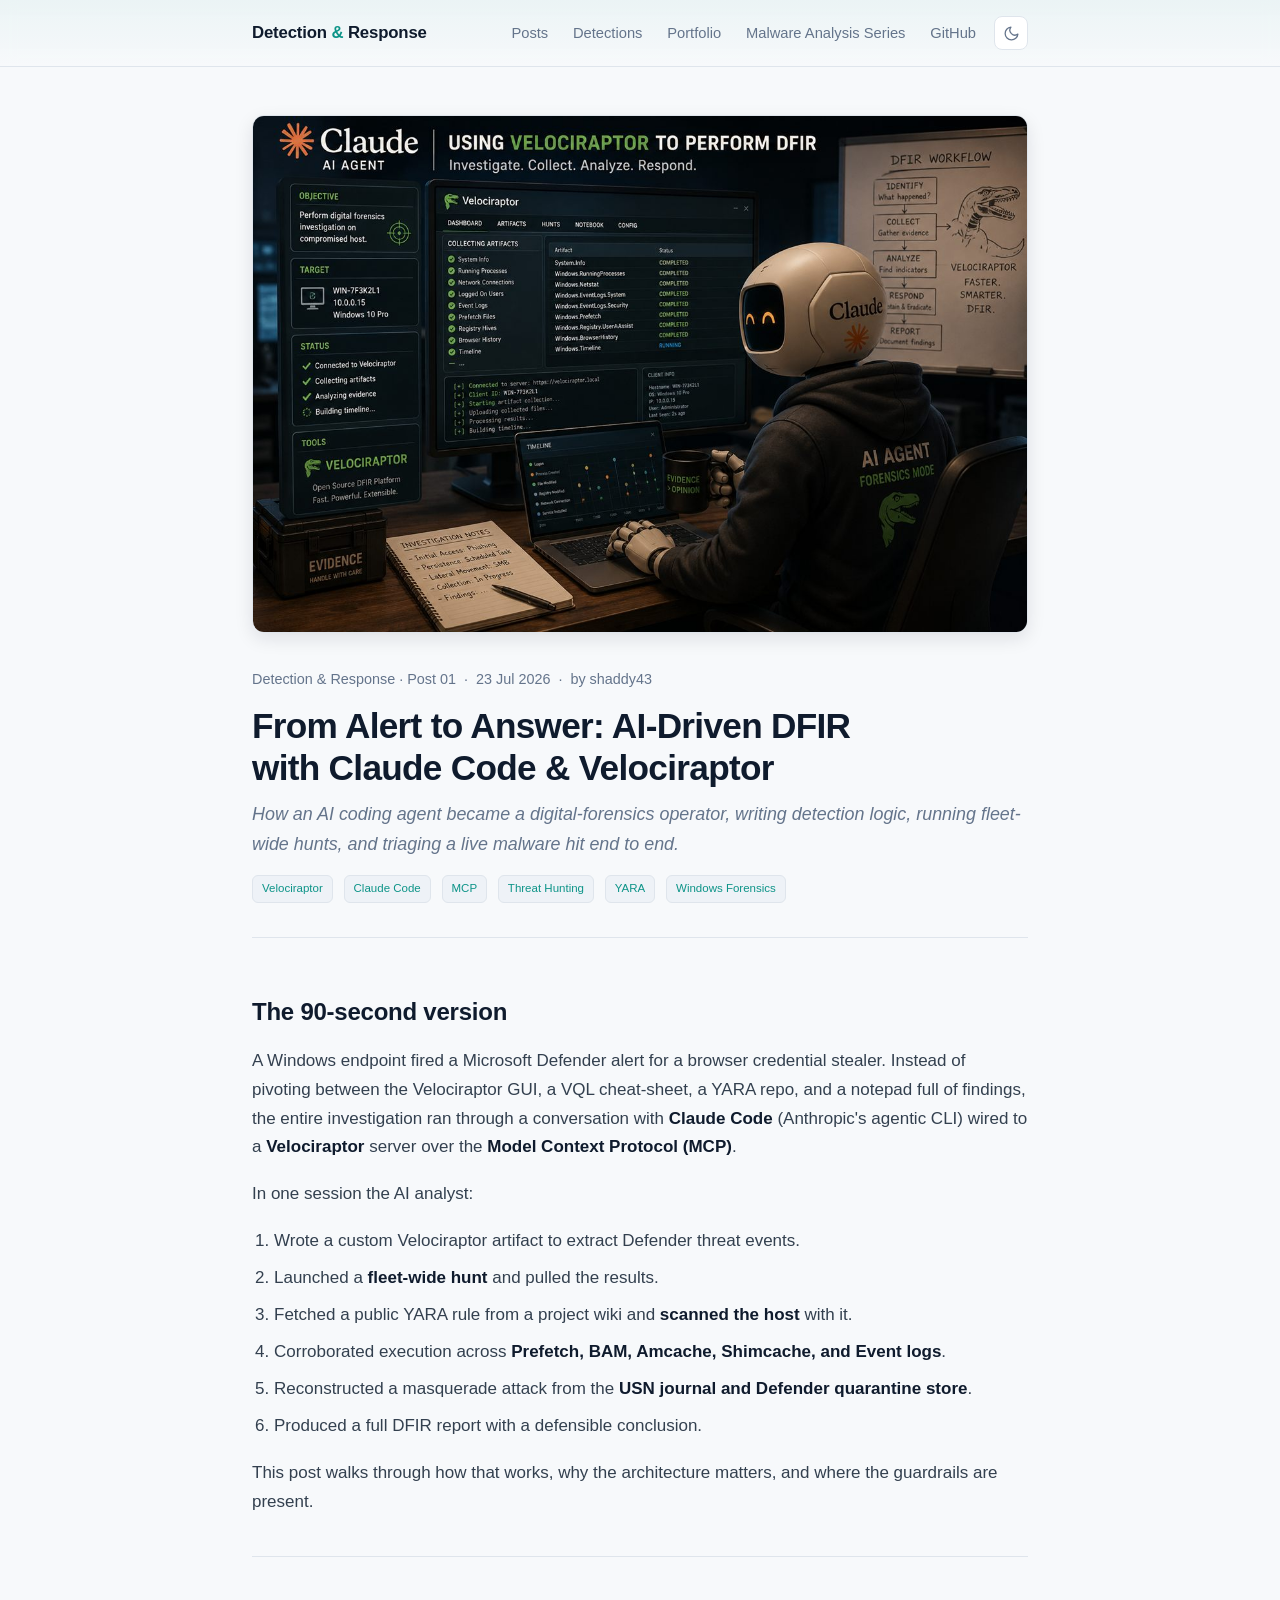
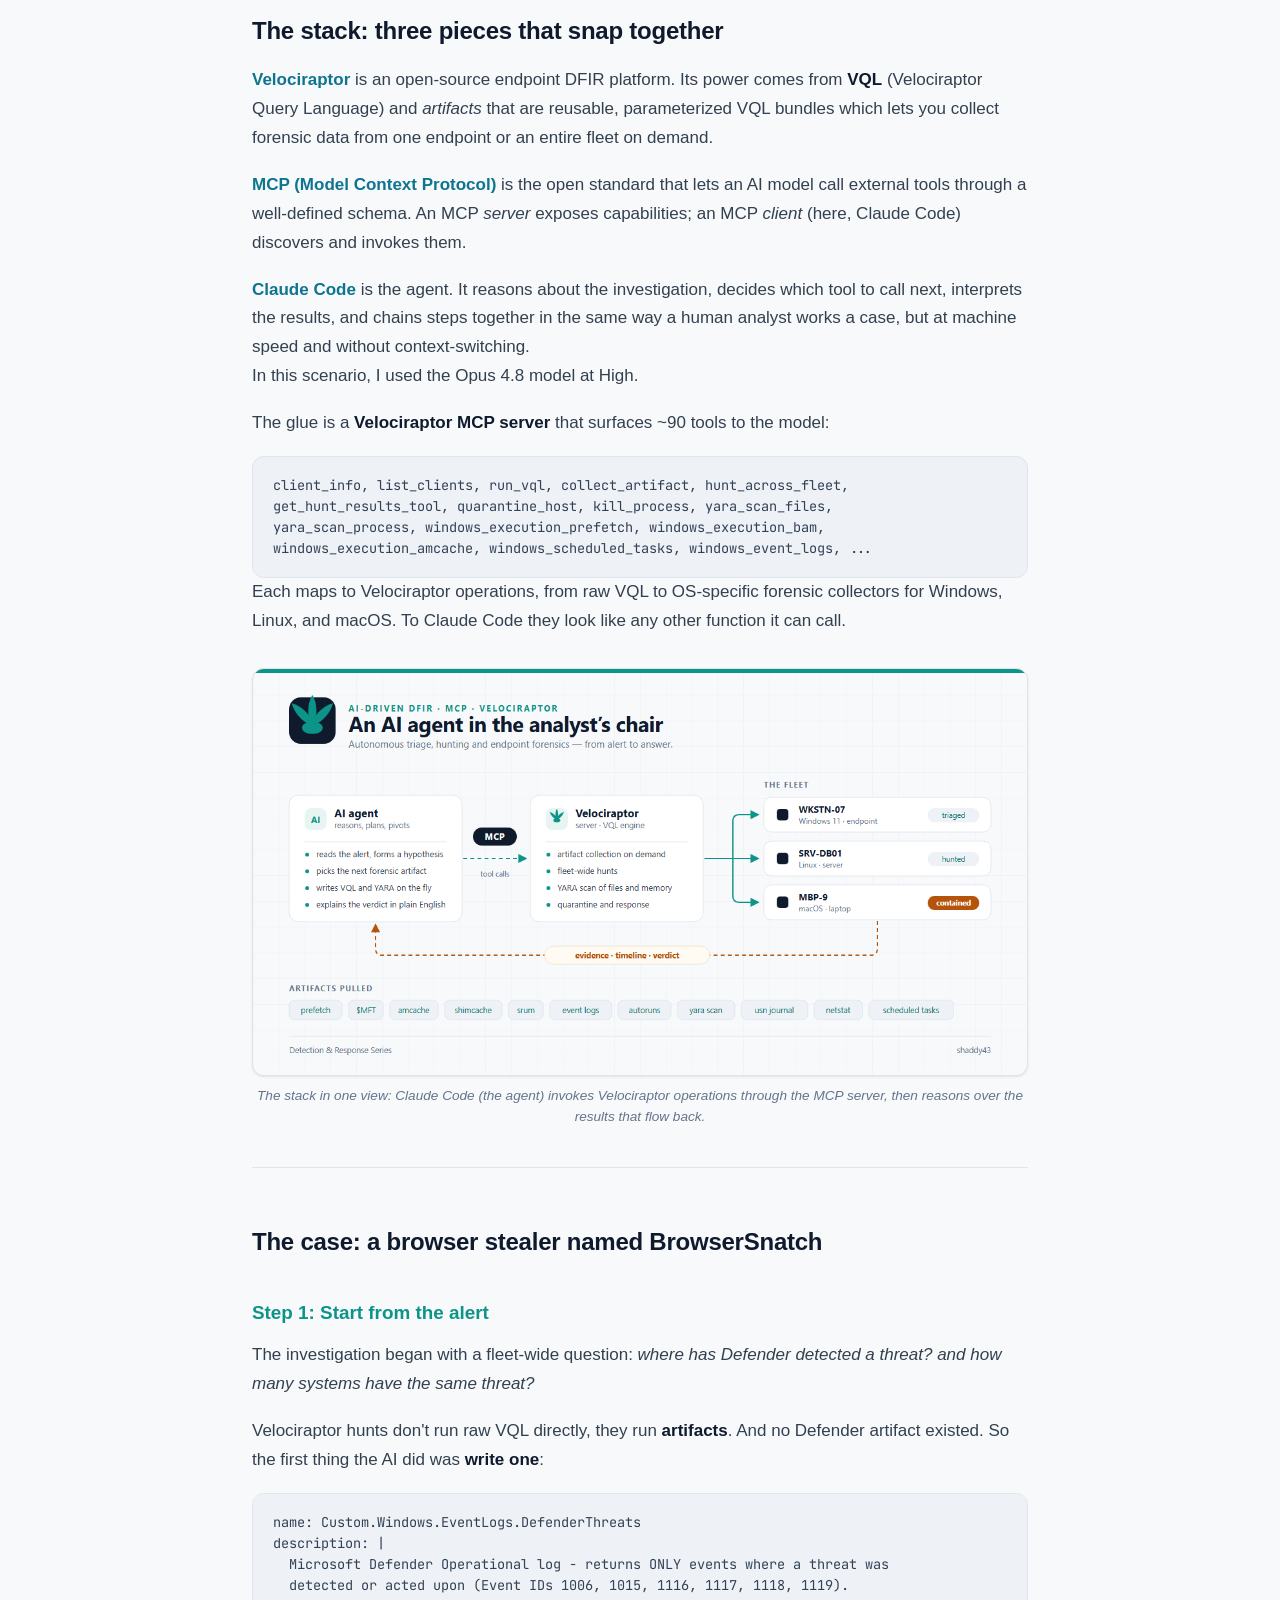
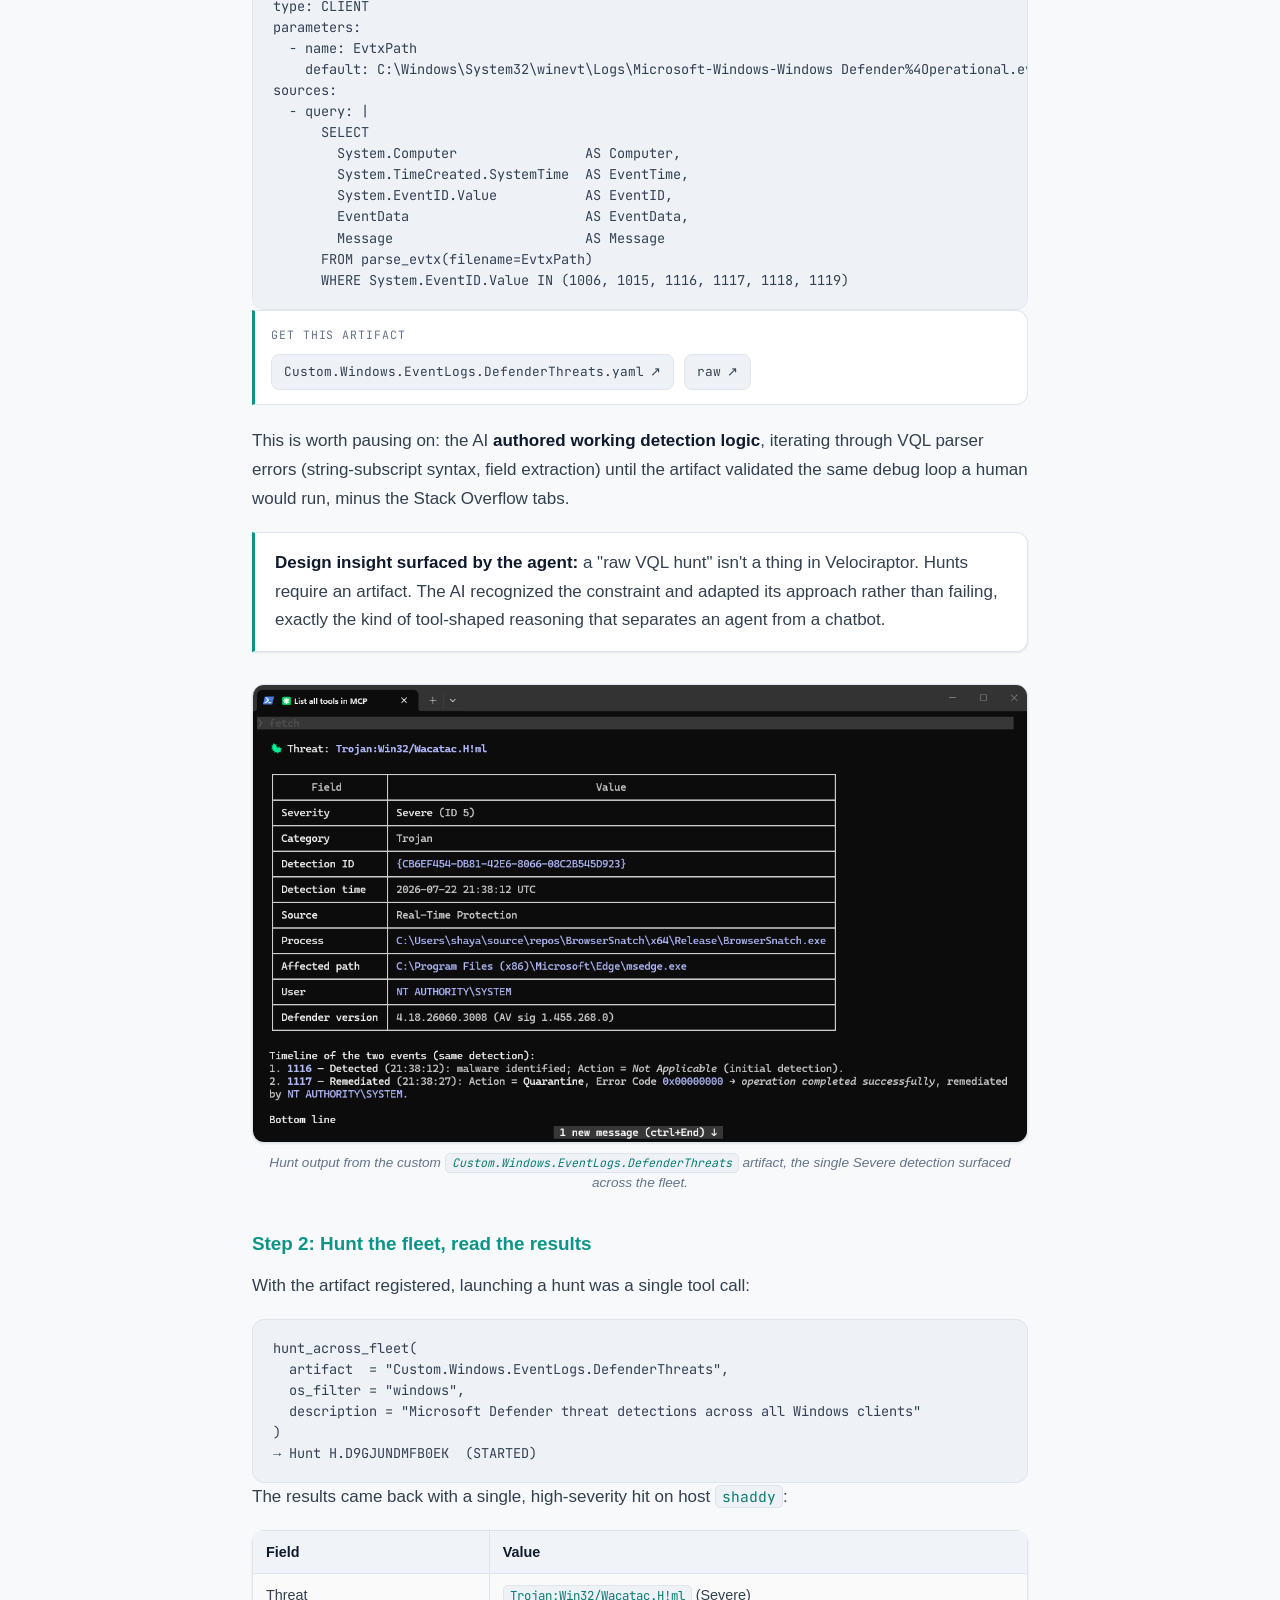
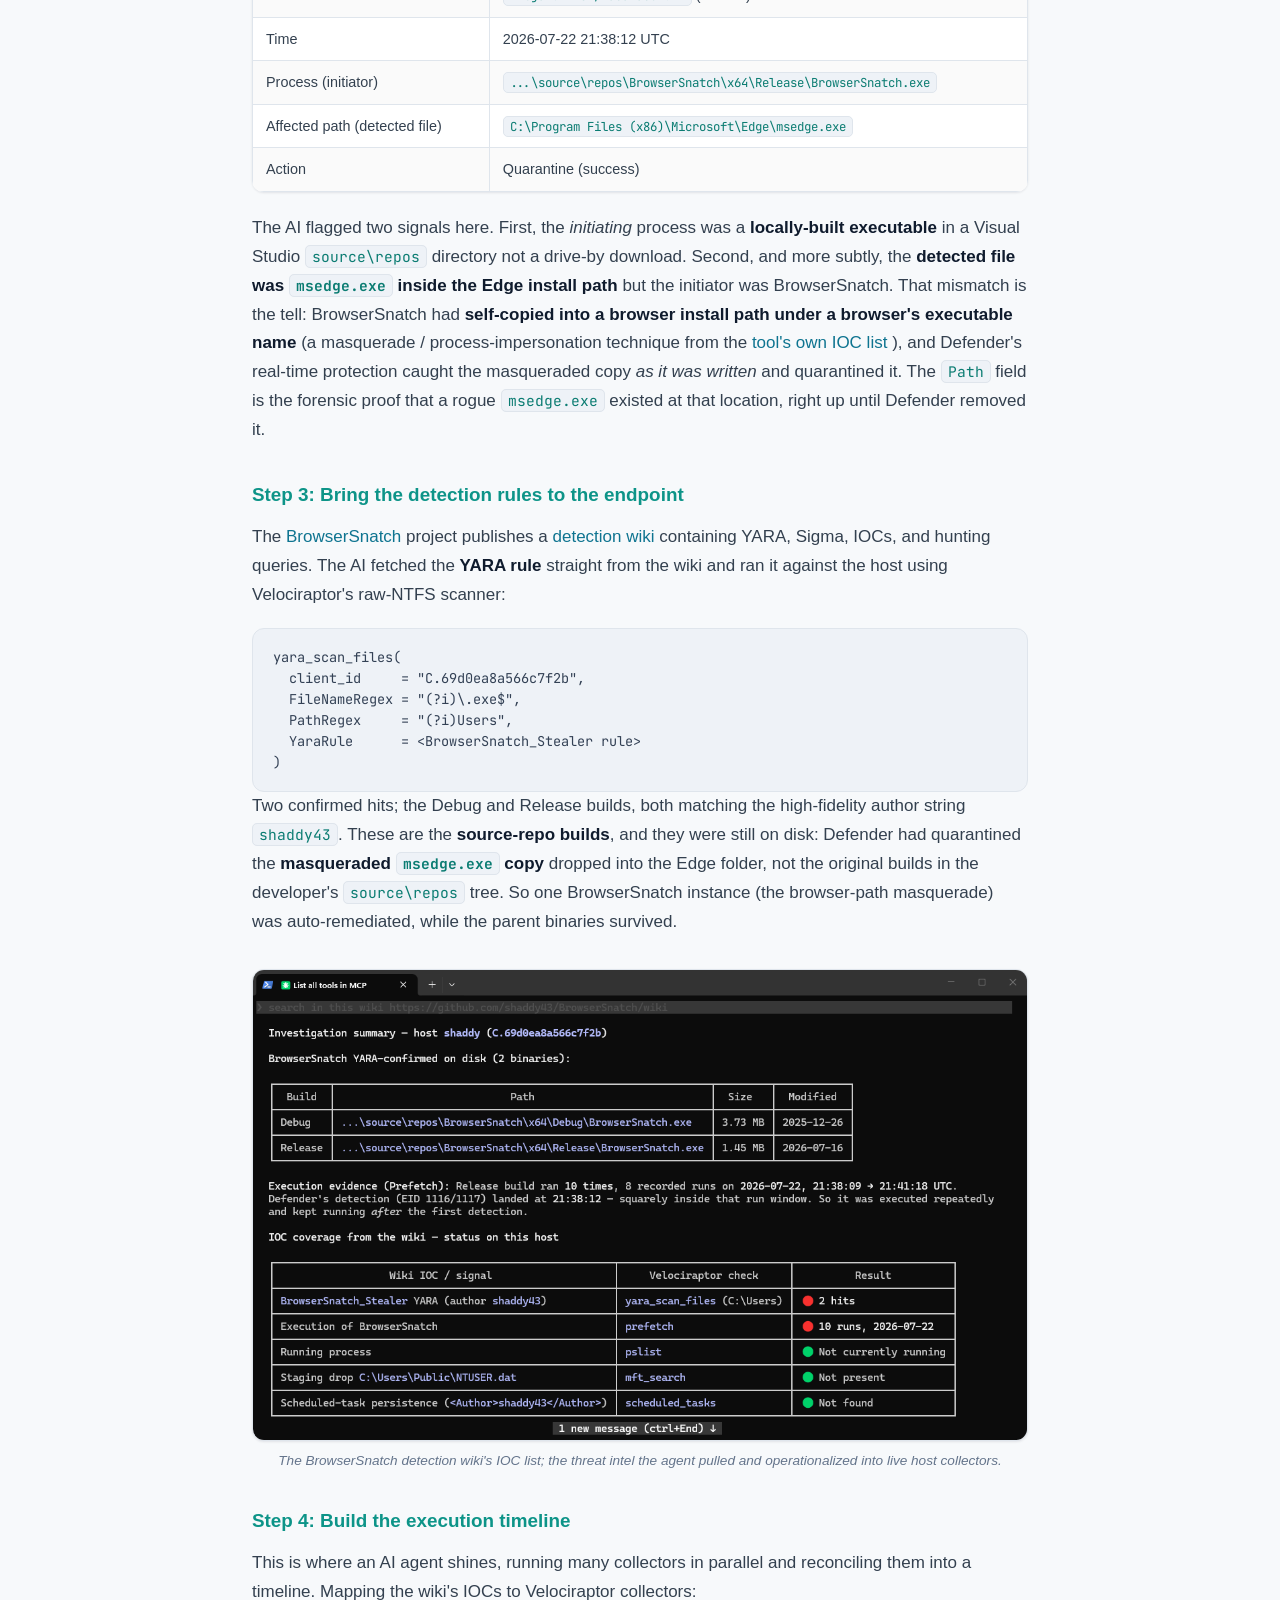
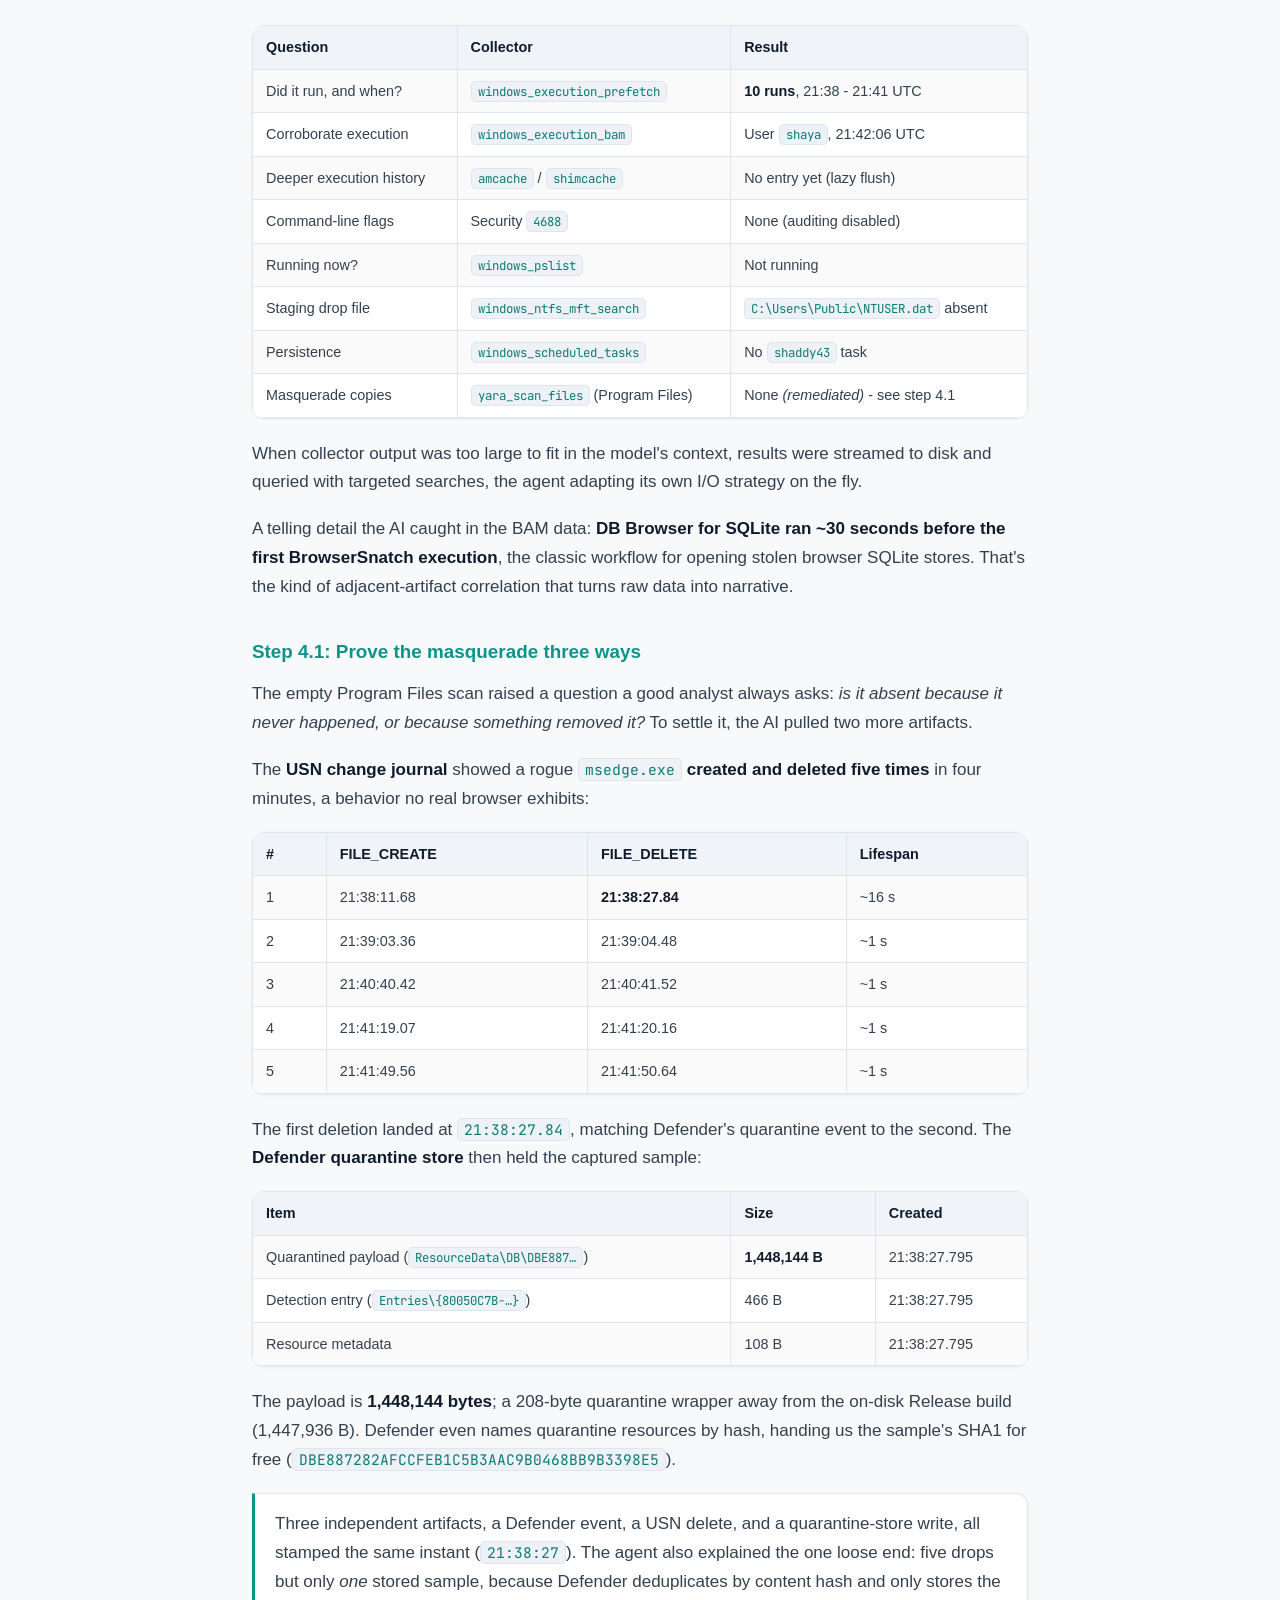
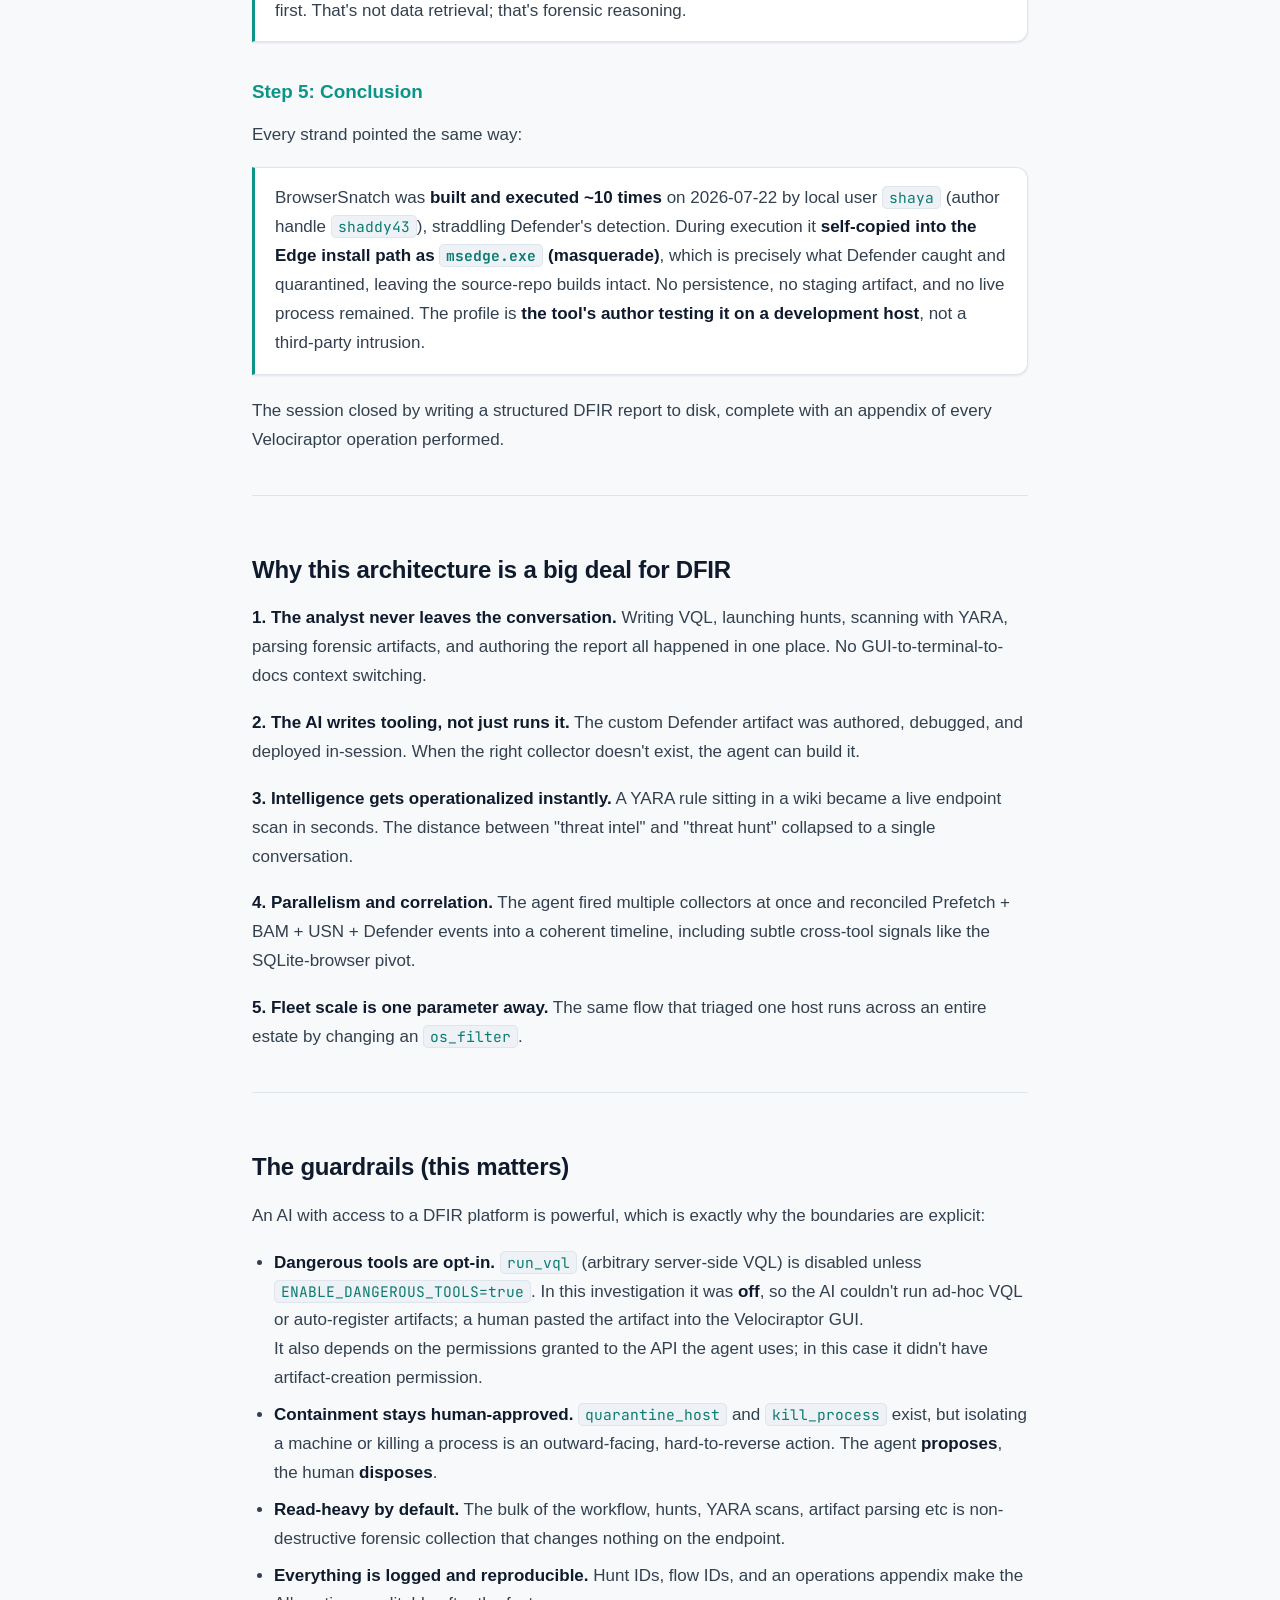
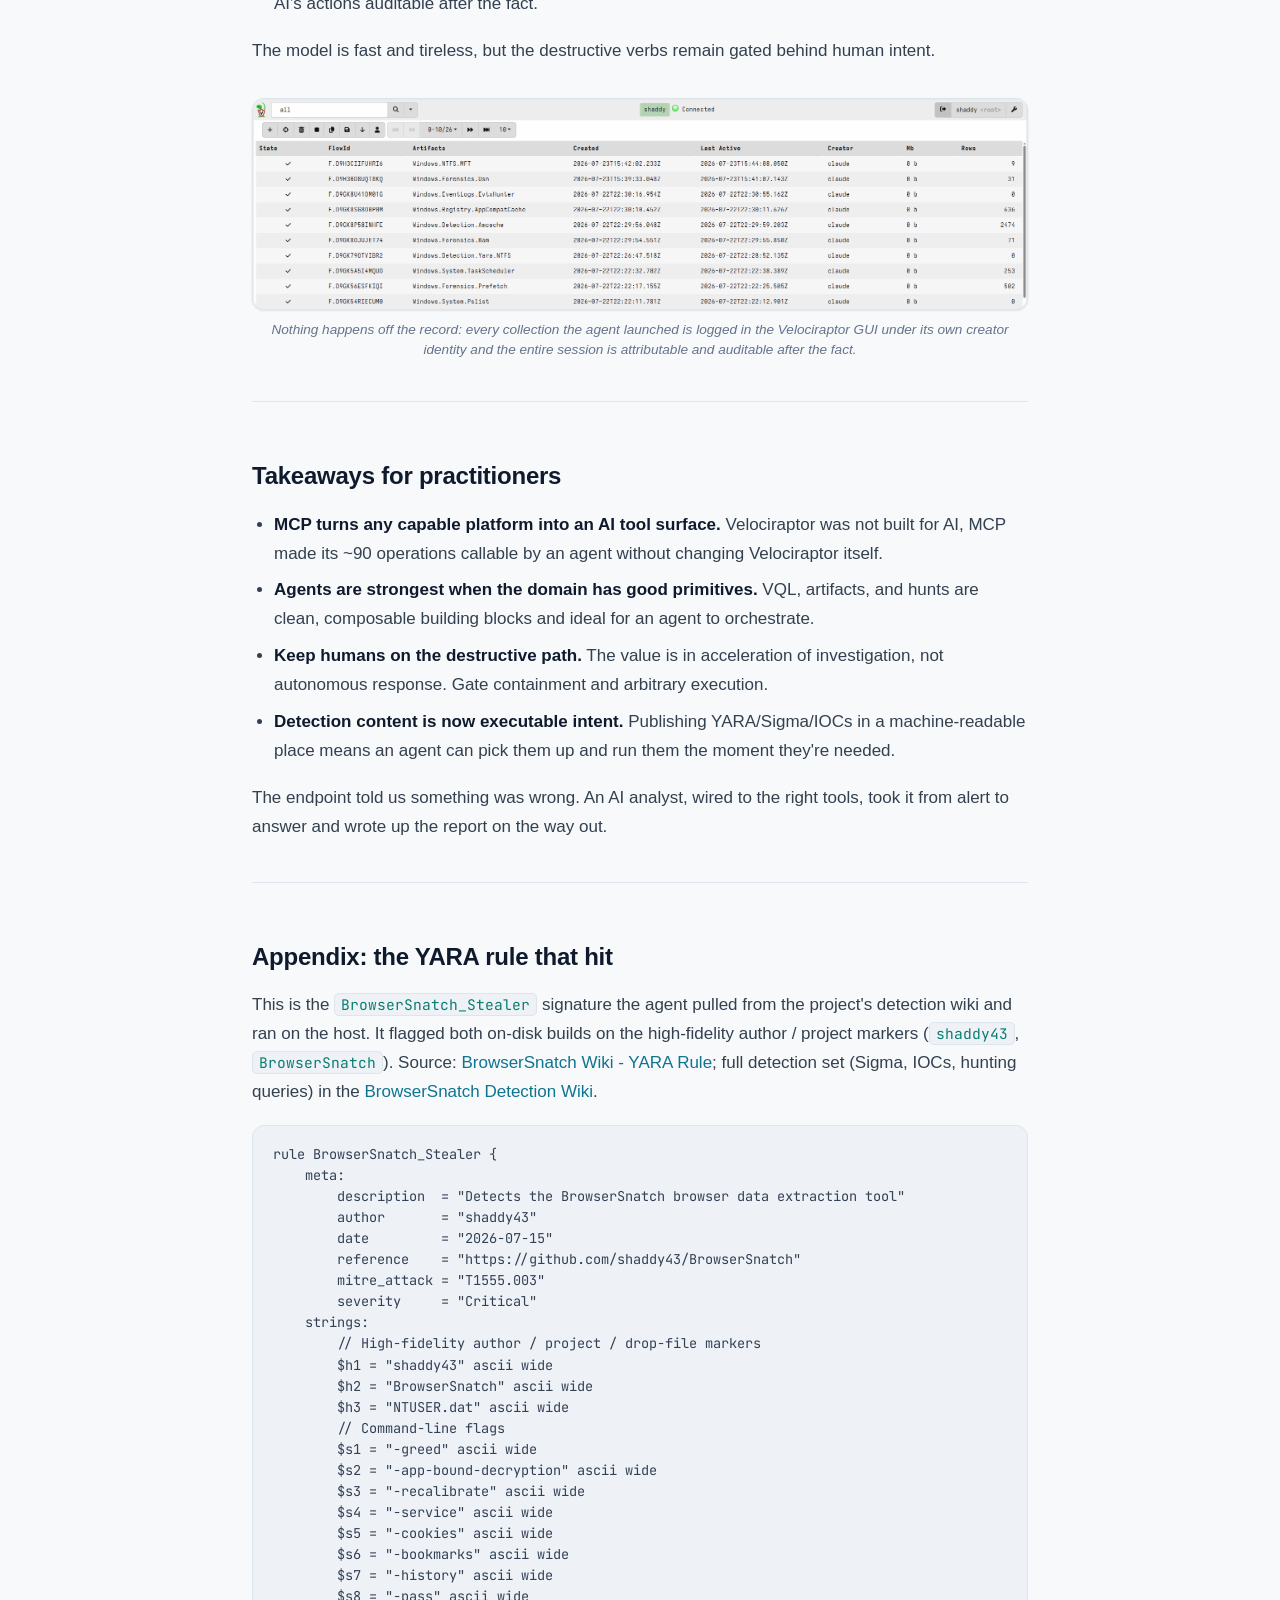
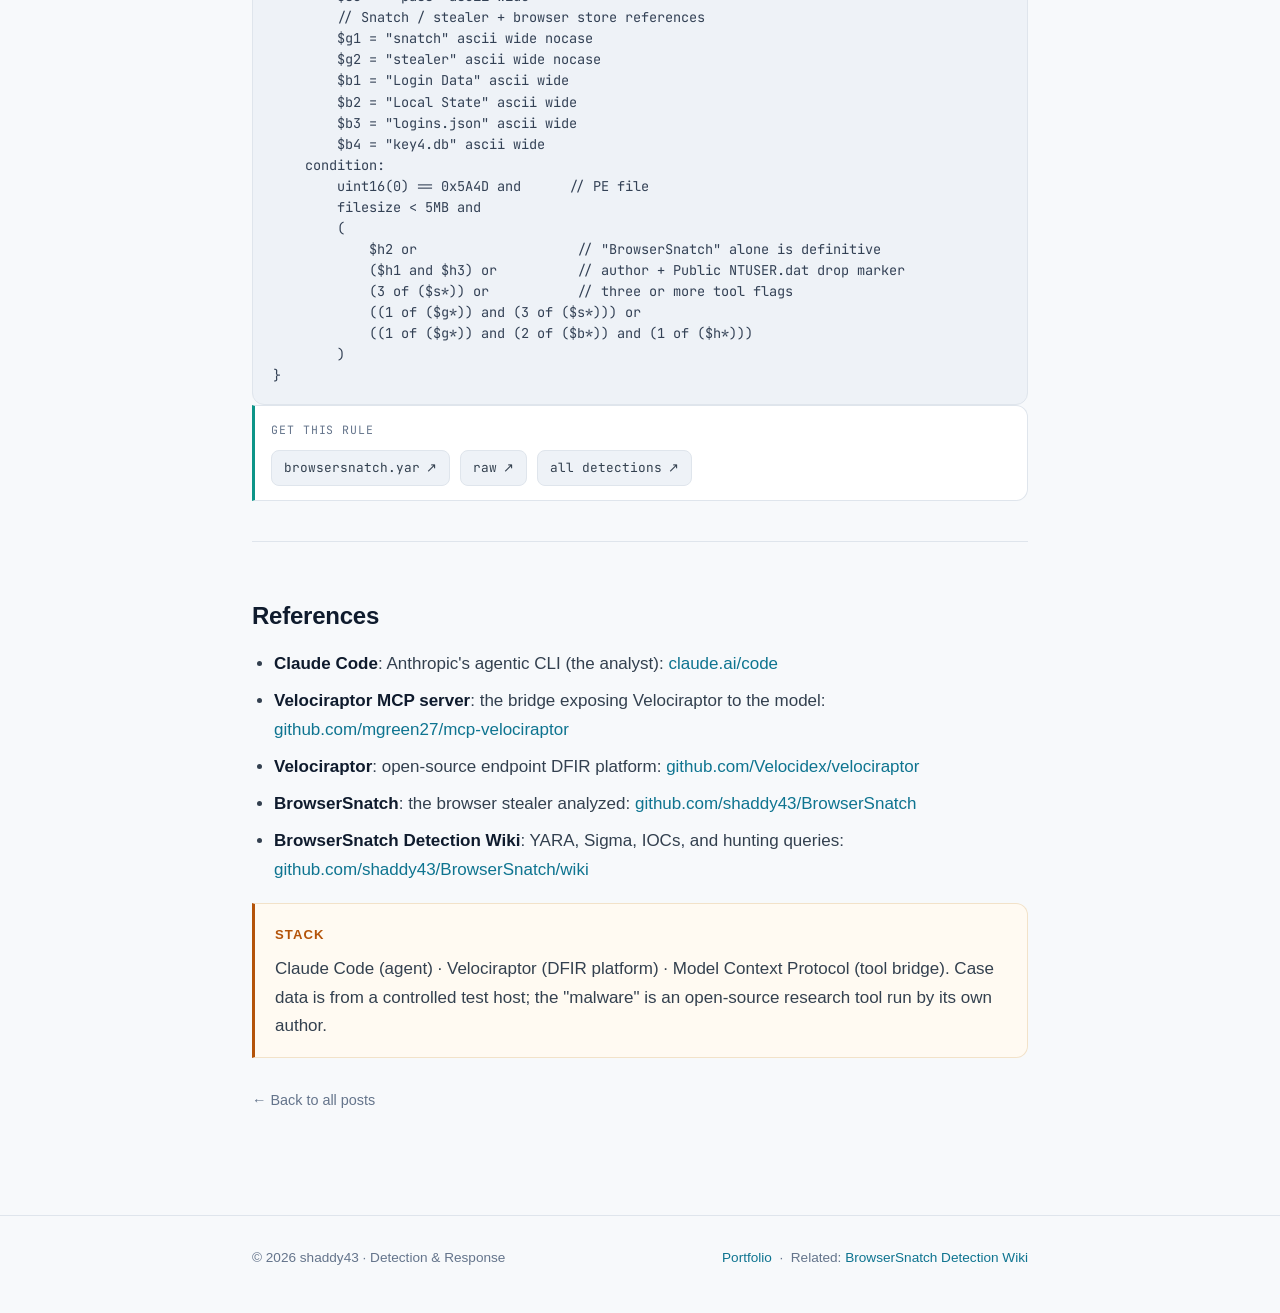
==== commit e0699d9d: "Add dark mode, social metadata, self-hosted font, and detection files Five fixes plus a repository l" ====
--- a/posts/from-alert-to-answer.html
+++ b/posts/from-alert-to-answer.html
@@ -5,31 +5,103 @@
   <meta name="viewport" content="width=device-width, initial-scale=1.0" />
   <title>From Alert to Answer: AI-Driven DFIR with Claude Code &amp; Velociraptor</title>
   <meta name="description" content="A Defender alert for a browser stealer becomes a full endpoint investigation, run end to end by an AI analyst wired to Velociraptor over MCP." />
-  <link rel="stylesheet" href="../assets/style.css" />
+  <meta name="author" content="Shayan Ahmed Khan" />
+  <link rel="canonical" href="https://shaddy43.github.io/DetectionAndResponse/posts/from-alert-to-answer.html" />
+
+  <!-- Social preview -->
+  <meta property="og:type" content="article" />
+  <meta property="og:site_name" content="Detection &amp; Response" />
+  <meta property="og:title" content="From Alert to Answer: AI-Driven DFIR with Claude Code &amp; Velociraptor" />
+  <meta property="og:description" content="A Defender alert for a browser stealer becomes a full endpoint investigation, run end to end by an AI analyst wired to Velociraptor over MCP." />
+  <meta property="og:url" content="https://shaddy43.github.io/DetectionAndResponse/posts/from-alert-to-answer.html" />
+  <meta property="og:image" content="https://shaddy43.github.io/DetectionAndResponse/assets/img/site/og-cover.png" />
+  <meta property="og:image:alt" content="The detection and response lifecycle: Sigma, YARA, hunts and forensics feeding an AI correlation core, then alert, analyse, contain, eradicate, recover." />
+  <meta property="og:image:width" content="1200" />
+  <meta property="og:image:height" content="630" />
+  <meta property="og:image:type" content="image/png" />
+  <meta property="article:published_time" content="2026-07-23" />
+  <meta property="article:author" content="Shayan Ahmed Khan" />
+  <meta property="article:tag" content="DFIR" />
+  <meta property="article:tag" content="Velociraptor" />
+  <meta property="article:tag" content="Threat Hunting" />
+  <meta name="twitter:card" content="summary_large_image" />
+  <meta name="twitter:title" content="From Alert to Answer: AI-Driven DFIR with Claude Code &amp; Velociraptor" />
+  <meta name="twitter:description" content="A Defender alert for a browser stealer becomes a full endpoint investigation, run end to end by an AI analyst wired to Velociraptor over MCP." />
+  <meta name="twitter:image" content="https://shaddy43.github.io/DetectionAndResponse/assets/img/site/og-cover.png" />
+
+  <meta name="theme-color" content="#f7f9fb" media="(prefers-color-scheme: light)" />
+  <meta name="theme-color" content="#0e131a" media="(prefers-color-scheme: dark)" />
+
+  <link rel="preload" href="../assets/fonts/jetbrains-mono-latin.woff2" as="font" type="font/woff2" crossorigin />
+  <link rel="stylesheet" href="../assets/css/style.css" />
   <link rel="icon" href="data:image/svg+xml,%3Csvg xmlns='http://www.w3.org/2000/svg' viewBox='0 0 100 100'%3E%3Ctext y='.9em' font-size='90'%3E%F0%9F%9B%A1%EF%B8%8F%3C/text%3E%3C/svg%3E" />
+
+  <!-- Applies a saved theme choice before first paint, so there's no flash. -->
+  <script>
+    try {
+      var t = localStorage.getItem('dr-theme');
+      if (t === 'dark' || t === 'light') document.documentElement.setAttribute('data-theme', t);
+    } catch (e) {}
+  </script>
+  <script src="../assets/js/site.js" defer></script>
+
+  <script type="application/ld+json">
+  {
+    "@context": "https://schema.org",
+    "@type": "BlogPosting",
+    "headline": "From Alert to Answer: AI-Driven DFIR with Claude Code & Velociraptor",
+    "description": "A Defender alert for a browser stealer becomes a full endpoint investigation, run end to end by an AI analyst wired to Velociraptor over MCP.",
+    "image": "https://shaddy43.github.io/DetectionAndResponse/assets/img/site/og-cover.png",
+    "datePublished": "2026-07-23",
+    "inLanguage": "en",
+    "keywords": "DFIR, Velociraptor, Claude Code, MCP, Threat Hunting, YARA, Windows Forensics",
+    "mainEntityOfPage": {
+      "@type": "WebPage",
+      "@id": "https://shaddy43.github.io/DetectionAndResponse/posts/from-alert-to-answer.html"
+    },
+    "author": {
+      "@type": "Person",
+      "name": "Shayan Ahmed Khan",
+      "alternateName": "shaddy43",
+      "url": "https://shaddy43.github.io"
+    },
+    "publisher": {
+      "@type": "Person",
+      "name": "Shayan Ahmed Khan",
+      "url": "https://shaddy43.github.io"
+    }
+  }
+  </script>
 </head>
 <body>
   <header class="site-header">
     <div class="wrap">
       <a class="brand" href="../index.html" style="text-decoration:none">Detection <span class="dot">&amp;</span> Response</a>
-      <nav class="nav">
-        <a href="../index.html">Posts</a>
-        <a href="https://shaddy43.github.io" target="_blank" rel="noopener">Portfolio</a>
-        <a href="https://shaddy43.github.io/MalwareAnalysisSeries/" target="_blank" rel="noopener">Malware Analysis Series</a>
-        <a href="https://github.com/shaddy43" target="_blank" rel="noopener">GitHub</a>
-      </nav>
+      <div class="header-right">
+        <nav class="nav" aria-label="Main">
+          <a href="../index.html#posts">Posts</a>
+          <a href="https://github.com/shaddy43/DetectionAndResponse/tree/main/detections" target="_blank" rel="noopener">Detections</a>
+          <a href="https://shaddy43.github.io" target="_blank" rel="noopener">Portfolio</a>
+          <a href="https://shaddy43.github.io/MalwareAnalysisSeries/" target="_blank" rel="noopener">Malware Analysis Series</a>
+          <a href="https://github.com/shaddy43" target="_blank" rel="noopener">GitHub</a>
+        </nav>
+        <button class="theme-toggle" type="button" aria-label="Switch to dark theme">
+          <svg class="icon-moon" viewBox="0 0 24 24" aria-hidden="true"><path d="M21 12.8A9 9 0 1 1 11.2 3a7 7 0 0 0 9.8 9.8z"/></svg>
+          <svg class="icon-sun" viewBox="0 0 24 24" aria-hidden="true"><circle cx="12" cy="12" r="4"/><path d="M12 2v2M12 20v2M4.9 4.9l1.4 1.4M17.7 17.7l1.4 1.4M2 12h2M20 12h2M4.9 19.1l1.4-1.4M17.7 6.3l1.4-1.4"/></svg>
+        </button>
+      </div>
     </div>
   </header>
 
   <article class="article">
     <div class="wrap">
       <figure class="hero-figure">
-        <img src="../assets/hero-claude-velociraptor.jpg"
+        <img src="../assets/img/posts/from-alert-to-answer/hero.jpg"
              alt="Claude Code × Velociraptor — AI-driven DFIR"
              width="1200" height="800" fetchpriority="high" decoding="async" />
       </figure>
       <div class="post-head">
-        <div class="pmeta">Detection &amp; Response · Post 01 &nbsp;·&nbsp; 23 Jul 2026 &nbsp;·&nbsp; by shaddy43</div>
+        <div class="pmeta">Detection &amp; Response · Post 01 &nbsp;·&nbsp; <time datetime="2026-07-23">23 Jul 2026</time> &nbsp;·&nbsp; by shaddy43</div>
         <h1>From Alert to Answer: AI-Driven DFIR with Claude Code &amp; Velociraptor</h1>
         <p class="lede">How an AI coding agent became a digital-forensics operator, writing detection logic, running fleet-wide hunts, and triaging a live malware hit end to end.</p>
         <div class="tags">
@@ -102,8 +174,8 @@
       </p>
 
       <figure class="fig">
-        <img src="../assets/ai-dfir-velociraptor.png"
-             srcset="../assets/ai-dfir-velociraptor.png 1200w, ../assets/ai-dfir-velociraptor@2x.png 2400w"
+        <img src="../assets/img/posts/from-alert-to-answer/architecture.png"
+             srcset="../assets/img/posts/from-alert-to-answer/architecture.png 1200w, ../assets/img/posts/from-alert-to-answer/architecture@2x.png 2400w"
              sizes="(max-width: 820px) 100vw, 820px"
              alt="Architecture diagram: Claude Code calls Velociraptor operations through an MCP server"
              width="1200" height="630" loading="lazy" decoding="async" />
@@ -138,6 +210,11 @@
         Message                        AS Message
       FROM parse_evtx(filename=EvtxPath)
       WHERE System.EventID.Value IN (1006, 1015, 1116, 1117, 1118, 1119)</code></pre>
+      <div class="detection-links">
+        <span class="dl-label">Get this artifact</span>
+        <a href="https://github.com/shaddy43/DetectionAndResponse/blob/main/detections/velociraptor/Custom.Windows.EventLogs.DefenderThreats.yaml" target="_blank" rel="noopener">Custom.Windows.EventLogs.DefenderThreats.yaml <span class="ext">↗</span></a>
+        <a href="https://raw.githubusercontent.com/shaddy43/DetectionAndResponse/main/detections/velociraptor/Custom.Windows.EventLogs.DefenderThreats.yaml" target="_blank" rel="noopener">raw <span class="ext">↗</span></a>
+      </div>
       <p>
         This is worth pausing on: the AI <strong>authored working detection logic</strong>, iterating
         through VQL parser errors (string-subscript syntax, field extraction) until the artifact
@@ -153,7 +230,7 @@
       </blockquote>
 
       <figure class="fig">
-        <img src="../assets/defender_artifact_results.png"
+        <img src="../assets/img/posts/from-alert-to-answer/defender-artifact-results.png"
              alt="Velociraptor hunt results for the custom Defender-threats artifact"
              width="1151" height="679" loading="lazy" decoding="async" />
         <figcaption>Hunt output from the custom <code>Custom.Windows.EventLogs.DefenderThreats</code> artifact, the single Severe detection surfaced across the fleet.</figcaption>
@@ -219,7 +296,7 @@
       </p>
 
       <figure class="fig">
-        <img src="../assets/wiki_iocs.png"
+        <img src="../assets/img/posts/from-alert-to-answer/wiki-iocs.png"
              alt="BrowserSnatch detection wiki - Indicators of Compromise page"
              width="1152" height="700" loading="lazy" decoding="async" />
         <figcaption>The BrowserSnatch detection wiki's IOC list; the threat intel the agent pulled and operationalized into live host collectors.</figcaption>
@@ -341,7 +418,7 @@
       <p>The model is fast and tireless, but the destructive verbs remain gated behind human intent.</p>
 
       <figure class="fig">
-        <img src="../assets/velociraptor_gui.png"
+        <img src="../assets/img/posts/from-alert-to-answer/velociraptor-gui.png"
              alt="Velociraptor GUI showing collections created by the AI agent, tracked under its creator name"
              width="1870" height="507" loading="lazy" decoding="async" />
         <figcaption>Nothing happens off the record: every collection the agent launched is logged in the Velociraptor GUI under its own creator identity and the entire session is attributable and auditable after the fact.</figcaption>
@@ -412,6 +489,12 @@
             ((1 of ($g*)) and (2 of ($b*)) and (1 of ($h*)))
         )
 }</code></pre>
+      <div class="detection-links">
+        <span class="dl-label">Get this rule</span>
+        <a href="https://github.com/shaddy43/DetectionAndResponse/blob/main/detections/yara/browsersnatch.yar" target="_blank" rel="noopener">browsersnatch.yar <span class="ext">↗</span></a>
+        <a href="https://raw.githubusercontent.com/shaddy43/DetectionAndResponse/main/detections/yara/browsersnatch.yar" target="_blank" rel="noopener">raw <span class="ext">↗</span></a>
+        <a href="https://github.com/shaddy43/DetectionAndResponse/tree/main/detections" target="_blank" rel="noopener">all detections <span class="ext">↗</span></a>
+      </div>
 
       <hr />
 
--- a/assets/css/style.css
+++ b/assets/css/style.css
@@ -0,0 +1,392 @@
+/* Detection & Response — shared stylesheet */
+
+/* ---------- Fonts ---------- */
+/* JetBrains Mono, self-hosted variable subset (400–700 on one axis). */
+@font-face {
+  font-family: "JetBrains Mono";
+  font-style: normal;
+  font-weight: 400 700;
+  font-display: swap;
+  src: url("../fonts/jetbrains-mono-latin.woff2") format("woff2");
+  unicode-range: U+0000-00FF, U+0131, U+0152-0153, U+02BB-02BC, U+02C6, U+02DA, U+02DC,
+                 U+0304, U+0308, U+0329, U+2000-206F, U+20AC, U+2122, U+2191, U+2193,
+                 U+2212, U+2215, U+FEFF, U+FFFD;
+}
+@font-face {
+  font-family: "JetBrains Mono";
+  font-style: normal;
+  font-weight: 400 700;
+  font-display: swap;
+  src: url("../fonts/jetbrains-mono-latin-ext.woff2") format("woff2");
+  unicode-range: U+0100-02BA, U+02BD-02C5, U+02C7-02CC, U+02CE-02D7, U+02DD-02FF, U+0304,
+                 U+0308, U+0329, U+1D00-1DBF, U+1E00-1E9F, U+1EF2-1EFF, U+2020, U+20A0-20AB,
+                 U+20AD-20C0, U+2113, U+2C60-2C7F, U+A720-A7FF;
+}
+
+/* ---------- Theme tokens ---------- */
+:root {
+  --bg:        #f7f9fb;
+  --bg-panel:  #ffffff;
+  --bg-code:   #eef2f7;
+  --bg-termbar:#eef2f7;
+  --bg-thead:  #f0f4f8;
+  --border:    #dfe5ec;
+  --text:      #33404f;
+  --text-dim:  #64748b;
+  --heading:   #0f1b2d;
+  --accent:    #0d9488;
+  --accent-2:  #b45309;
+  --red:       #dc2626;
+  --green:     #059669;
+  --link:      #0e7490;
+  --code-ink:  #334155;
+  --code-inline: #0b7c72;
+  --callout-bg:     #fffaf2;
+  --callout-border: #f2e2c9;
+  --header-bg: rgba(247,249,251,0.85);
+  --stripe:    rgba(16,24,40,0.018);
+  --shadow:    0 1px 2px rgba(16,24,40,0.04), 0 1px 3px rgba(16,24,40,0.06);
+  --shadow-lg: 0 6px 18px rgba(16,24,40,0.10);
+  --radius:    12px;
+  --maxw:      820px;
+  --mono:      "JetBrains Mono", "SFMono-Regular", Consolas, "Liberation Mono", Menlo, monospace;
+  color-scheme: light;
+}
+
+/* Dark palette. Applied when the visitor's OS asks for dark, unless they have
+   explicitly chosen light via the header toggle (html[data-theme="light"]). */
+@media (prefers-color-scheme: dark) {
+  :root:not([data-theme="light"]) {
+    --bg:        #0e131a;
+    --bg-panel:  #151c26;
+    --bg-code:   #111823;
+    --bg-termbar:#1b2431;
+    --bg-thead:  #1b2431;
+    --border:    #26313f;
+    --text:      #c2ccd8;
+    --text-dim:  #8b98a8;
+    --heading:   #eef3f9;
+    --accent:    #2dd4bf;
+    --accent-2:  #fbbf24;
+    --red:       #f87171;
+    --green:     #34d399;
+    --link:      #5eead4;
+    --code-ink:  #c2ccd8;
+    --code-inline: #5eead4;
+    --callout-bg:     #1e1a12;
+    --callout-border: #4a3b1d;
+    --header-bg: rgba(14,19,26,0.85);
+    --stripe:    rgba(255,255,255,0.022);
+    --shadow:    0 1px 2px rgba(0,0,0,0.30), 0 1px 3px rgba(0,0,0,0.36);
+    --shadow-lg: 0 6px 18px rgba(0,0,0,0.45);
+    color-scheme: dark;
+  }
+}
+
+/* Same palette, forced on by the toggle regardless of OS preference. */
+:root[data-theme="dark"] {
+  --bg:        #0e131a;
+  --bg-panel:  #151c26;
+  --bg-code:   #111823;
+  --bg-termbar:#1b2431;
+  --bg-thead:  #1b2431;
+  --border:    #26313f;
+  --text:      #c2ccd8;
+  --text-dim:  #8b98a8;
+  --heading:   #eef3f9;
+  --accent:    #2dd4bf;
+  --accent-2:  #fbbf24;
+  --red:       #f87171;
+  --green:     #34d399;
+  --link:      #5eead4;
+  --code-ink:  #c2ccd8;
+  --code-inline: #5eead4;
+  --callout-bg:     #1e1a12;
+  --callout-border: #4a3b1d;
+  --header-bg: rgba(14,19,26,0.85);
+  --stripe:    rgba(255,255,255,0.022);
+  --shadow:    0 1px 2px rgba(0,0,0,0.30), 0 1px 3px rgba(0,0,0,0.36);
+  --shadow-lg: 0 6px 18px rgba(0,0,0,0.45);
+  color-scheme: dark;
+}
+
+* { box-sizing: border-box; }
+
+html { scroll-behavior: smooth; }
+
+body {
+  margin: 0;
+  background: var(--bg);
+  color: var(--text);
+  font-family: -apple-system, BlinkMacSystemFont, "Segoe UI", Roboto, Helvetica, Arial, sans-serif;
+  font-size: 17px;
+  line-height: 1.7;
+  -webkit-font-smoothing: antialiased;
+}
+
+a { color: var(--link); text-decoration: none; }
+a:hover { text-decoration: underline; }
+a:focus-visible { outline: 2px solid var(--accent); outline-offset: 2px; border-radius: 3px; }
+
+code, pre, .mono {
+  font-family: var(--mono);
+}
+
+/* ---------- Layout ---------- */
+.wrap { max-width: var(--maxw); margin: 0 auto; padding: 0 22px; }
+
+.site-header {
+  border-bottom: 1px solid var(--border);
+  background: linear-gradient(180deg, rgba(13,148,136,0.05), transparent);
+  position: sticky; top: 0; z-index: 10;
+  backdrop-filter: saturate(180%) blur(8px);
+  background-color: var(--header-bg);
+}
+.site-header .wrap {
+  display: flex; align-items: center; justify-content: space-between;
+  padding-top: 16px; padding-bottom: 16px;
+}
+.brand { font-weight: 700; color: var(--heading); letter-spacing: -0.01em; font-size: 1.05rem; }
+.brand .dot { color: var(--accent); }
+.nav a { color: var(--text-dim); margin-left: 20px; font-size: 0.92rem; }
+.nav a:hover { color: var(--accent); text-decoration: none; }
+
+/* ---------- Hero (index) ---------- */
+.hero { padding: 72px 0 44px; border-bottom: 1px solid var(--border); }
+.eyebrow {
+  display: inline-block; font-size: 0.78rem; letter-spacing: 0.16em; text-transform: uppercase;
+  color: var(--accent); border: 1px solid var(--border); border-radius: 999px;
+  padding: 5px 14px; margin-bottom: 22px; background: var(--bg-panel); box-shadow: var(--shadow);
+}
+.hero h1 { font-size: 2.55rem; line-height: 1.12; margin: 0 0 16px; color: var(--heading); letter-spacing: -0.02em; text-wrap: balance; }
+.hero p { font-size: 1.15rem; color: var(--text-dim); max-width: 640px; margin: 0; }
+
+/* ---------- Whoami ---------- */
+.whoami { margin: 46px 0 6px; }
+.whoami .card {
+  background: var(--bg-panel); border: 1px solid var(--border);
+  border-radius: var(--radius); box-shadow: var(--shadow); overflow: hidden;
+}
+.termbar {
+  display: flex; align-items: center; gap: 7px; padding: 10px 15px;
+  background: var(--bg-termbar); border-bottom: 1px solid var(--border);
+}
+.termbar .dot { width: 11px; height: 11px; border-radius: 50%; }
+.termbar .r { background: #f87171; }
+.termbar .y { background: #fbbf24; }
+.termbar .gr { background: #34d399; }
+.termbar .label {
+  margin-left: 8px; font-family: var(--mono);
+  font-size: 0.8rem; color: var(--text-dim);
+}
+.whoami .body { display: flex; gap: 22px; padding: 24px 26px; align-items: center; }
+.avatar {
+  flex: 0 0 auto; width: 82px; height: 82px; border-radius: 50%;
+  object-fit: cover; background: var(--bg-code);
+  border: 2px solid var(--accent);
+  box-shadow: var(--shadow), 0 0 0 4px rgba(13,148,136,0.08);
+}
+.who-main { min-width: 0; }
+.who-main .name { margin: 0; font-size: 1.3rem; color: var(--heading); letter-spacing: -0.01em; }
+.who-main .handle { color: var(--text-dim); font-weight: 500; font-size: 0.92rem; }
+.who-main .role {
+  margin: 6px 0 2px; color: var(--accent);
+  font-family: var(--mono); font-size: 0.84rem;
+}
+.who-main .tagline {
+  margin: 0 0 11px; color: var(--text-dim);
+  font-family: var(--mono); font-size: 0.8rem;
+}
+.who-main .bio { margin: 0 0 14px; font-size: 0.98rem; color: var(--text); }
+.socials { display: flex; flex-wrap: wrap; gap: 8px; }
+.social {
+  display: inline-flex; align-items: center; gap: 5px; font-size: 0.85rem;
+  padding: 6px 13px; border: 1px solid var(--border); border-radius: 8px;
+  color: var(--text); background: var(--bg-code);
+  transition: border-color .15s ease, color .15s ease, transform .15s ease;
+}
+.social:hover { border-color: var(--accent); color: var(--accent); text-decoration: none; transform: translateY(-1px); }
+.social .ext { opacity: .55; font-size: 0.82em; }
+@media (max-width: 640px) {
+  .whoami .body { flex-direction: column; align-items: flex-start; gap: 16px; }
+}
+
+/* ---------- Post list ---------- */
+.section-title {
+  font-size: 0.82rem; letter-spacing: 0.14em; text-transform: uppercase; color: var(--text-dim);
+  margin: 48px 0 18px; scroll-margin-top: 90px;
+}
+.post-card {
+  display: block; background: var(--bg-panel); border: 1px solid var(--border);
+  border-radius: var(--radius); padding: 26px 28px; margin-bottom: 18px; box-shadow: var(--shadow);
+  transition: border-color .15s ease, transform .15s ease, box-shadow .15s ease;
+}
+.post-card:hover { border-color: var(--accent); text-decoration: none; transform: translateY(-2px); box-shadow: var(--shadow-lg); }
+.post-card .pmeta { font-size: 0.82rem; color: var(--text-dim); margin-bottom: 8px; }
+.post-card h3 { margin: 0 0 8px; color: var(--heading); font-size: 1.4rem; letter-spacing: -0.01em; }
+.post-card p { margin: 0; color: var(--text-dim); font-size: 0.98rem; }
+.post-card.disabled { opacity: 0.6; pointer-events: none; box-shadow: none; }
+
+.tags { margin-top: 14px; }
+.tag {
+  display: inline-block; font-size: 0.72rem; color: var(--accent);
+  border: 1px solid var(--border); border-radius: 6px; padding: 3px 9px;
+  margin: 0 6px 6px 0; background: var(--bg-code); font-family: inherit;
+}
+
+/* ---------- Article ---------- */
+.article { padding: 48px 0 40px; }
+.hero-figure {
+  margin: 0 0 34px; border-radius: var(--radius); overflow: hidden;
+  border: 1px solid var(--border); box-shadow: var(--shadow-lg); line-height: 0;
+}
+.hero-figure img { display: block; width: 100%; height: auto; }
+.fig { margin: 32px 0; }
+.fig img {
+  display: block; width: 100%; height: auto; background: var(--bg-panel);
+  border: 1px solid var(--border); border-radius: var(--radius); box-shadow: var(--shadow);
+}
+.fig figcaption {
+  margin-top: 10px; font-size: 0.85rem; color: var(--text-dim);
+  text-align: center; font-style: italic; line-height: 1.5;
+}
+.article .post-head { margin-bottom: 36px; border-bottom: 1px solid var(--border); padding-bottom: 28px; }
+.article .post-head .pmeta { color: var(--text-dim); font-size: 0.9rem; margin-bottom: 14px; }
+.article h1 { font-size: 2.2rem; line-height: 1.18; margin: 0 0 10px; color: var(--heading); letter-spacing: -0.02em; text-wrap: balance; }
+.article .lede { font-size: 1.12rem; color: var(--text-dim); font-style: italic; margin: 0; }
+
+.article h2 {
+  font-size: 1.5rem; color: var(--heading); margin: 46px 0 14px; letter-spacing: -0.01em;
+  padding-top: 8px; text-wrap: balance;
+}
+.article h3 { font-size: 1.18rem; color: var(--accent); margin: 34px 0 12px; }
+.article p { margin: 0 0 18px; }
+.article ul, .article ol { margin: 0 0 18px; padding-left: 22px; }
+.article li { margin-bottom: 8px; }
+.article strong { color: var(--heading); }
+.article hr { border: none; border-top: 1px solid var(--border); margin: 40px 0; }
+
+/* inline code */
+.article :not(pre) > code {
+  background: var(--bg-code); border: 1px solid var(--border); border-radius: 5px;
+  padding: 1px 6px; font-size: 0.86em; color: var(--code-inline);
+}
+
+/* code blocks */
+.article pre {
+  background: var(--bg-code); border: 1px solid var(--border); border-radius: var(--radius);
+  padding: 18px 20px; overflow-x: auto; font-size: 0.85rem; line-height: 1.55;
+  margin: 0 0 22px; color: var(--code-ink);
+}
+.article pre code { background: none; border: none; padding: 0; color: inherit; }
+
+/* blockquote / callout */
+.article blockquote {
+  margin: 0 0 22px; padding: 16px 20px; background: var(--bg-panel);
+  border: 1px solid var(--border); border-left: 3px solid var(--accent);
+  border-radius: 0 var(--radius) var(--radius) 0; color: var(--text); box-shadow: var(--shadow);
+}
+.article blockquote p:last-child { margin-bottom: 0; }
+.callout {
+  background: var(--callout-bg); border: 1px solid var(--callout-border); border-left: 3px solid var(--accent-2);
+  border-radius: 0 var(--radius) var(--radius) 0; padding: 16px 20px; margin: 0 0 22px;
+}
+.callout .label { color: var(--accent-2); font-weight: 700; font-size: 0.82rem; letter-spacing: 0.08em; text-transform: uppercase; }
+
+/* tables */
+.table-scroll { overflow-x: auto; margin: 0 0 22px; border-radius: var(--radius); box-shadow: var(--shadow); }
+.article table { border-collapse: collapse; width: 100%; font-size: 0.9rem; background: var(--bg-panel); }
+.article th, .article td { text-align: left; padding: 9px 13px; border: 1px solid var(--border); }
+.article th { background: var(--bg-thead); color: var(--heading); font-weight: 600; white-space: nowrap; }
+.article td { font-variant-numeric: tabular-nums; }
+.article tbody tr:nth-child(even), .article tr:nth-child(even) { background: var(--stripe); }
+
+.back-link { display: inline-block; margin: 8px 0 0; color: var(--text-dim); font-size: 0.9rem; }
+.back-link:hover { color: var(--accent); text-decoration: none; }
+
+/* ---------- Footer ---------- */
+.site-footer {
+  border-top: 1px solid var(--border); margin-top: 60px; padding: 30px 0 44px;
+  color: var(--text-dim); font-size: 0.85rem;
+}
+.site-footer .wrap { display: flex; justify-content: space-between; flex-wrap: wrap; gap: 10px; }
+
+/* ---------- Theme toggle ---------- */
+.header-right { display: flex; align-items: center; gap: 4px; }
+.theme-toggle {
+  display: inline-flex; align-items: center; justify-content: center;
+  width: 34px; height: 34px; margin-left: 14px; padding: 0;
+  background: var(--bg-panel); border: 1px solid var(--border); border-radius: 8px;
+  color: var(--text-dim); cursor: pointer; line-height: 0;
+  transition: border-color .15s ease, color .15s ease;
+}
+.theme-toggle:hover { border-color: var(--accent); color: var(--accent); }
+.theme-toggle:focus-visible { outline: 2px solid var(--accent); outline-offset: 2px; }
+.theme-toggle svg { width: 17px; height: 17px; fill: none; stroke: currentColor; stroke-width: 1.8; stroke-linecap: round; stroke-linejoin: round; }
+/* Show the icon for the theme you'd switch *to*. */
+.theme-toggle .icon-moon { display: block; }
+.theme-toggle .icon-sun  { display: none; }
+@media (prefers-color-scheme: dark) {
+  :root:not([data-theme="light"]) .theme-toggle .icon-moon { display: none; }
+  :root:not([data-theme="light"]) .theme-toggle .icon-sun  { display: block; }
+}
+:root[data-theme="dark"] .theme-toggle .icon-moon { display: none; }
+:root[data-theme="dark"] .theme-toggle .icon-sun  { display: block; }
+:root[data-theme="light"] .theme-toggle .icon-moon { display: block; }
+:root[data-theme="light"] .theme-toggle .icon-sun  { display: none; }
+
+/* ---------- Code blocks with copy button ---------- */
+.code-block { position: relative; }
+.code-block > pre { margin-bottom: 0; }
+.copy-btn {
+  position: absolute; top: 8px; right: 8px;
+  padding: 4px 10px; font-family: var(--mono); font-size: 0.72rem;
+  color: var(--text-dim); background: var(--bg-panel);
+  border: 1px solid var(--border); border-radius: 6px; cursor: pointer;
+  opacity: 0; transition: opacity .15s ease, color .15s ease, border-color .15s ease;
+}
+.code-block:hover .copy-btn, .copy-btn:focus-visible { opacity: 1; }
+.copy-btn:hover { color: var(--accent); border-color: var(--accent); }
+.copy-btn:focus-visible { outline: 2px solid var(--accent); outline-offset: 2px; }
+.copy-btn.copied { color: var(--green); border-color: var(--green); opacity: 1; }
+@media (hover: none) { .copy-btn { opacity: 1; } }
+
+/* ---------- Detection file links ---------- */
+.detection-links {
+  display: flex; flex-wrap: wrap; gap: 10px; align-items: center;
+  margin: 0 0 22px; padding: 14px 16px;
+  background: var(--bg-panel); border: 1px solid var(--border);
+  border-left: 3px solid var(--accent); border-radius: 0 var(--radius) var(--radius) 0;
+}
+.detection-links .dl-label {
+  font-family: var(--mono); font-size: 0.72rem; letter-spacing: 0.08em;
+  text-transform: uppercase; color: var(--text-dim); width: 100%;
+}
+.detection-links a {
+  display: inline-flex; align-items: center; gap: 6px;
+  font-family: var(--mono); font-size: 0.8rem;
+  padding: 6px 12px; border: 1px solid var(--border); border-radius: 8px;
+  background: var(--bg-code); color: var(--text);
+  transition: border-color .15s ease, color .15s ease;
+}
+.detection-links a:hover { border-color: var(--accent); color: var(--accent); text-decoration: none; }
+
+/* ---------- Responsive ---------- */
+@media (max-width: 640px) {
+  body { font-size: 16px; }
+  .hero h1 { font-size: 2rem; }
+  .article h1 { font-size: 1.7rem; }
+  .site-header { position: static; }
+  .site-header .wrap { flex-direction: column; gap: 10px; align-items: flex-start; }
+  .header-right { flex-wrap: wrap; }
+  .nav a { margin-left: 0; margin-right: 18px; }
+  .theme-toggle { margin-left: 0; }
+}
+
+/* ---------- Print ---------- */
+@media print {
+  .site-header, .site-footer, .copy-btn, .theme-toggle, .back-link { display: none; }
+  body { font-size: 11pt; background: #fff; color: #000; }
+  .article pre, .article table { break-inside: avoid; }
+  .fig { break-inside: avoid; }
+}
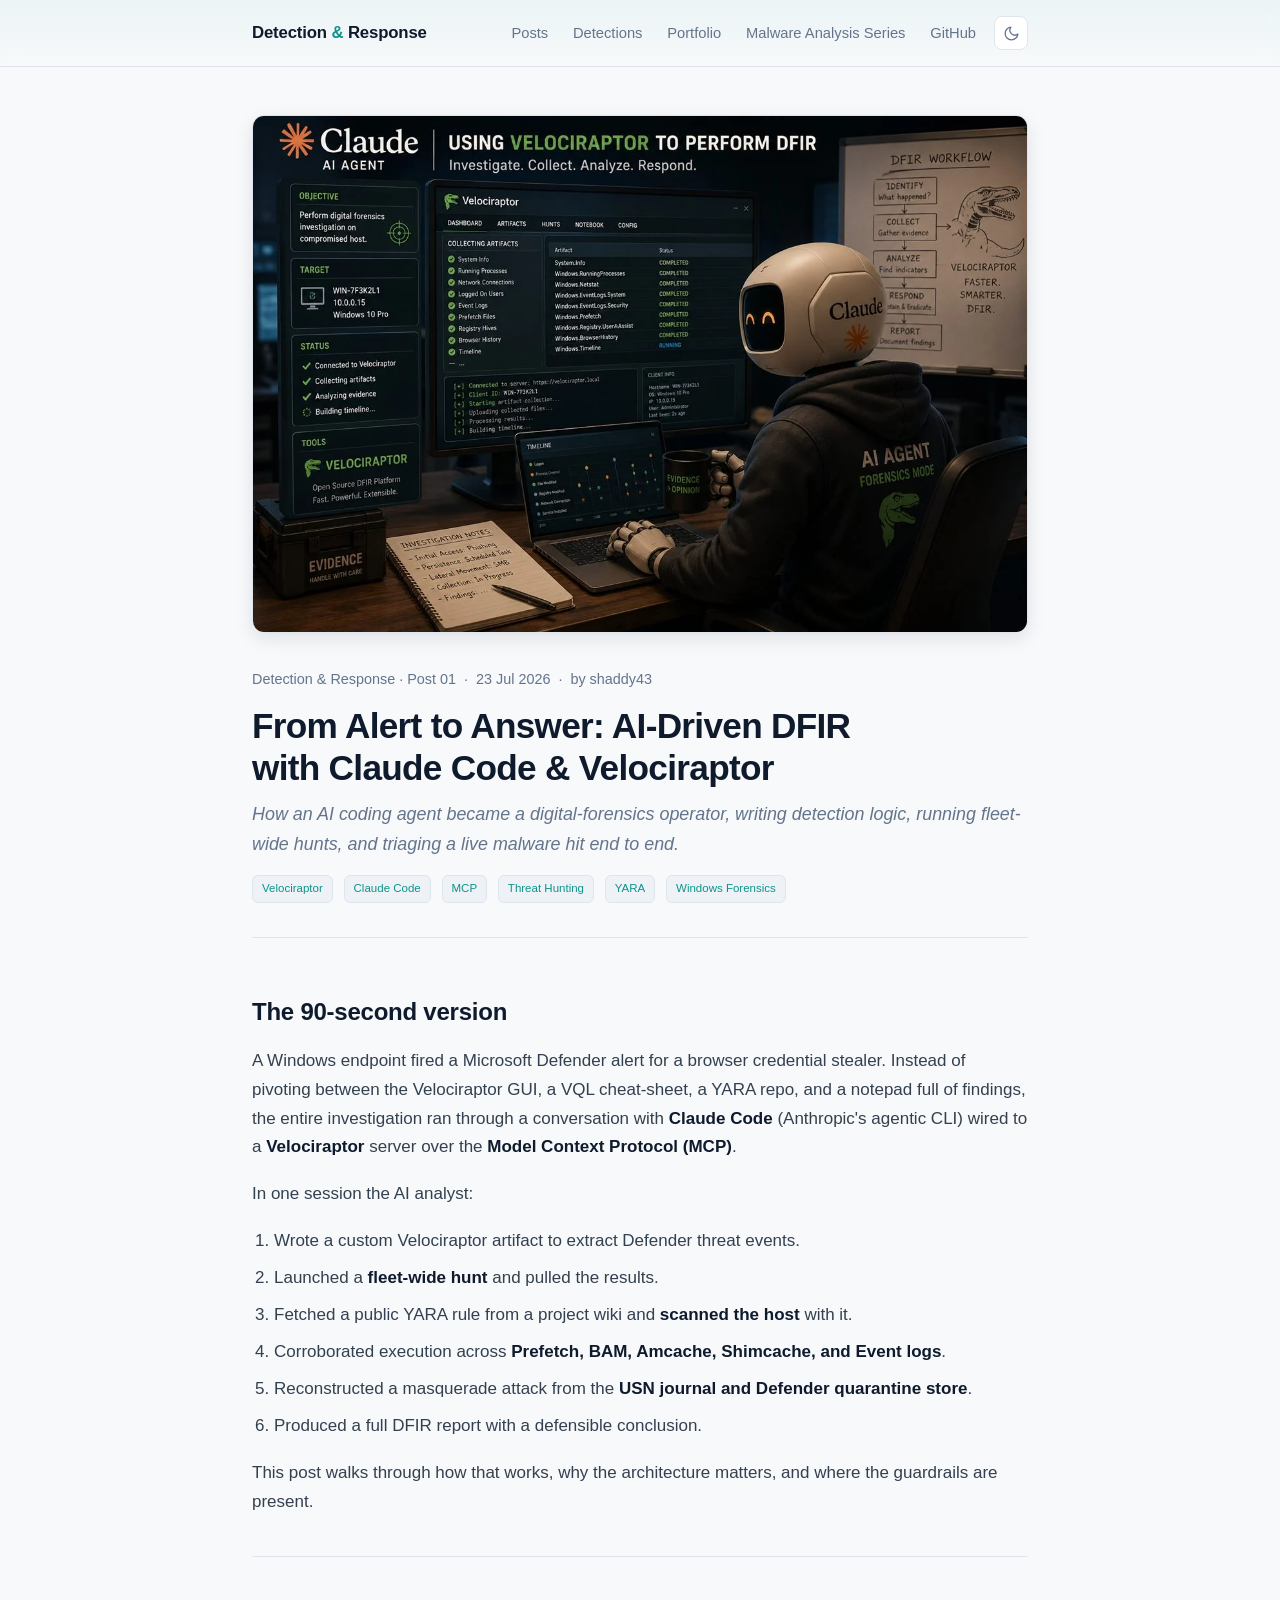
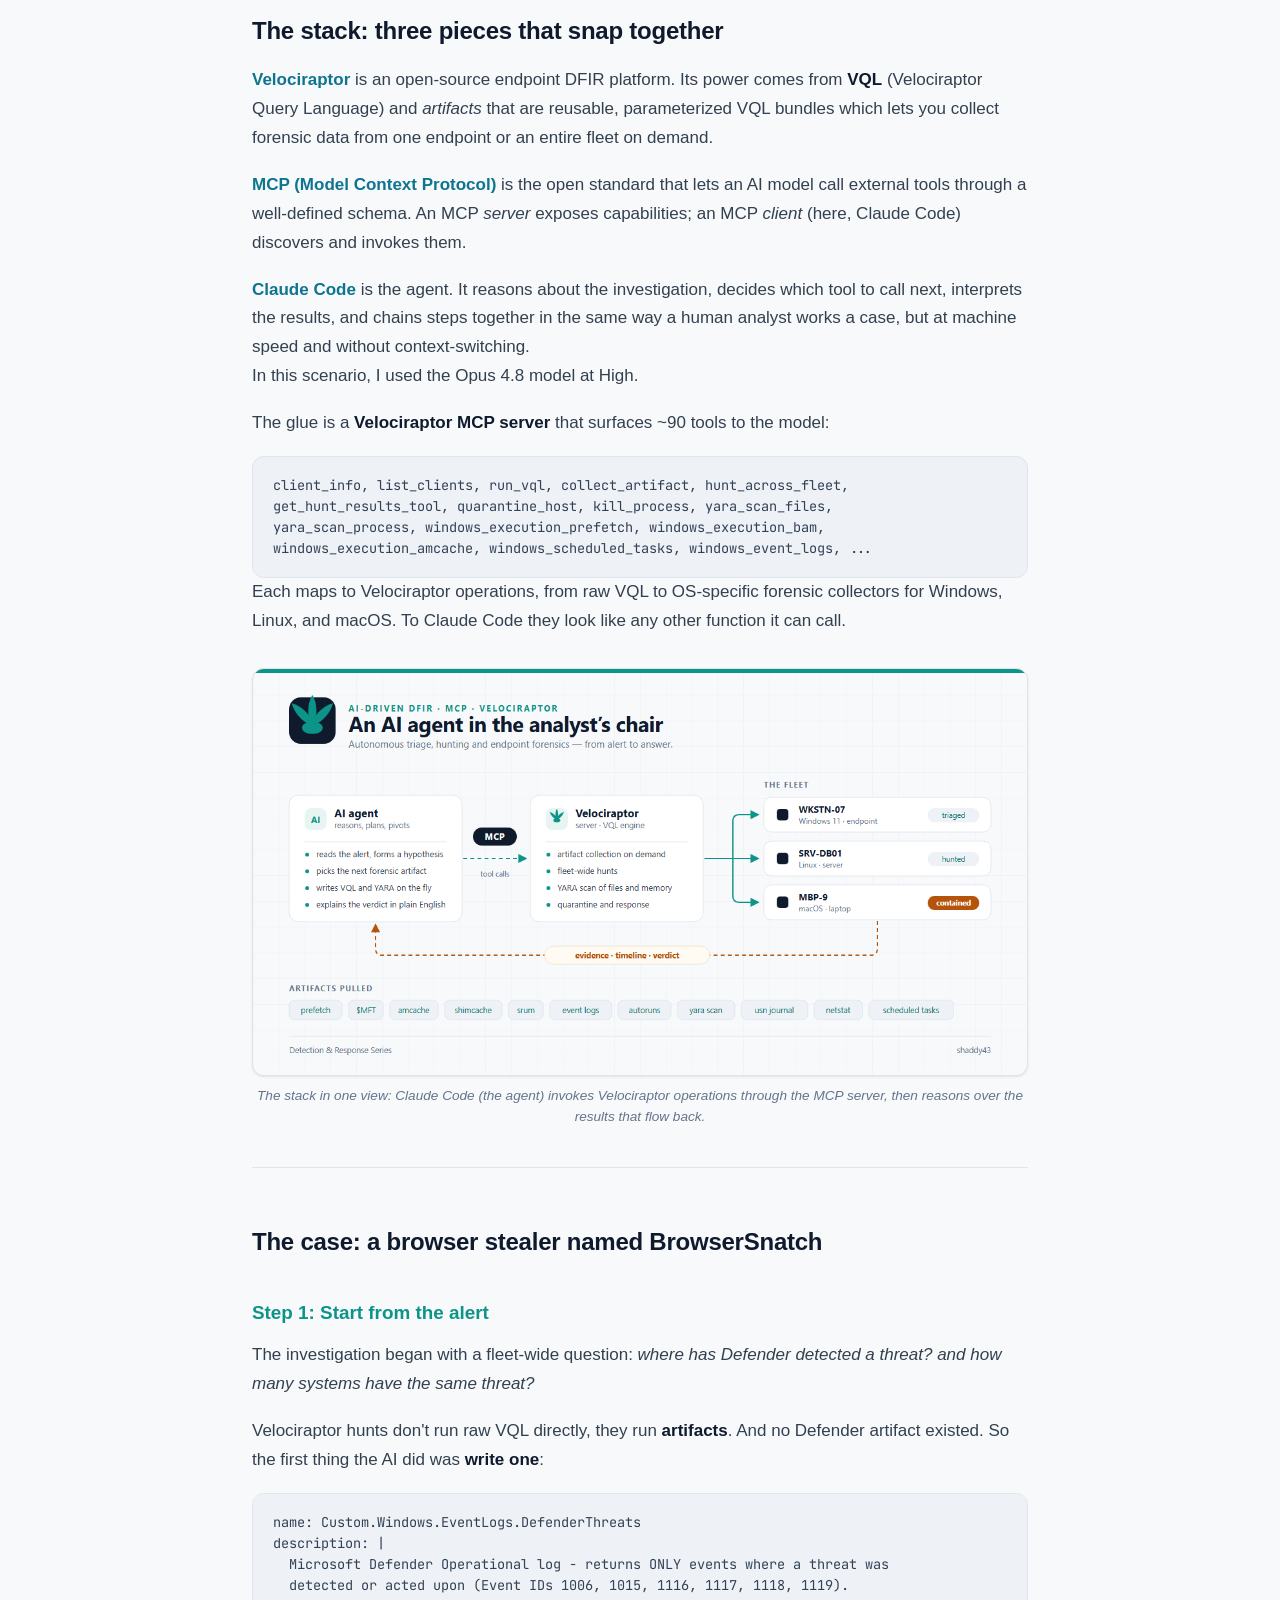
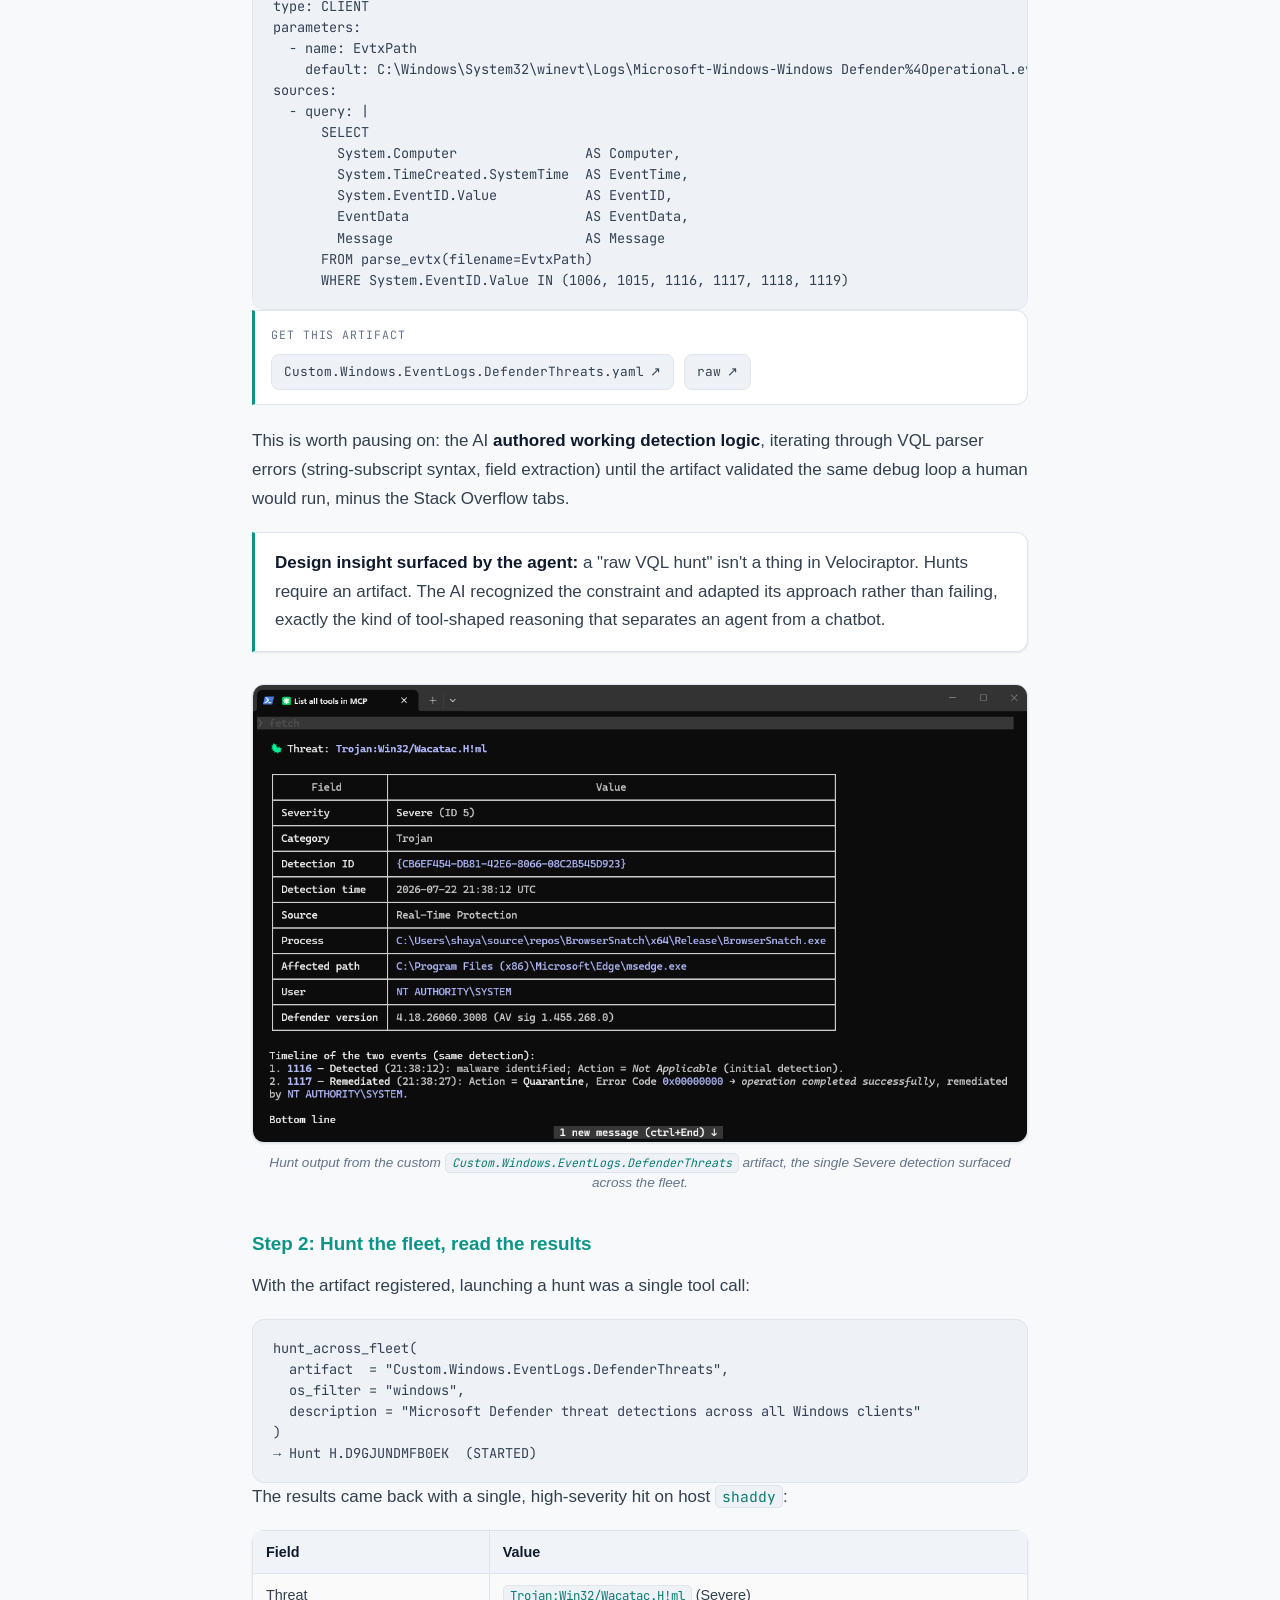
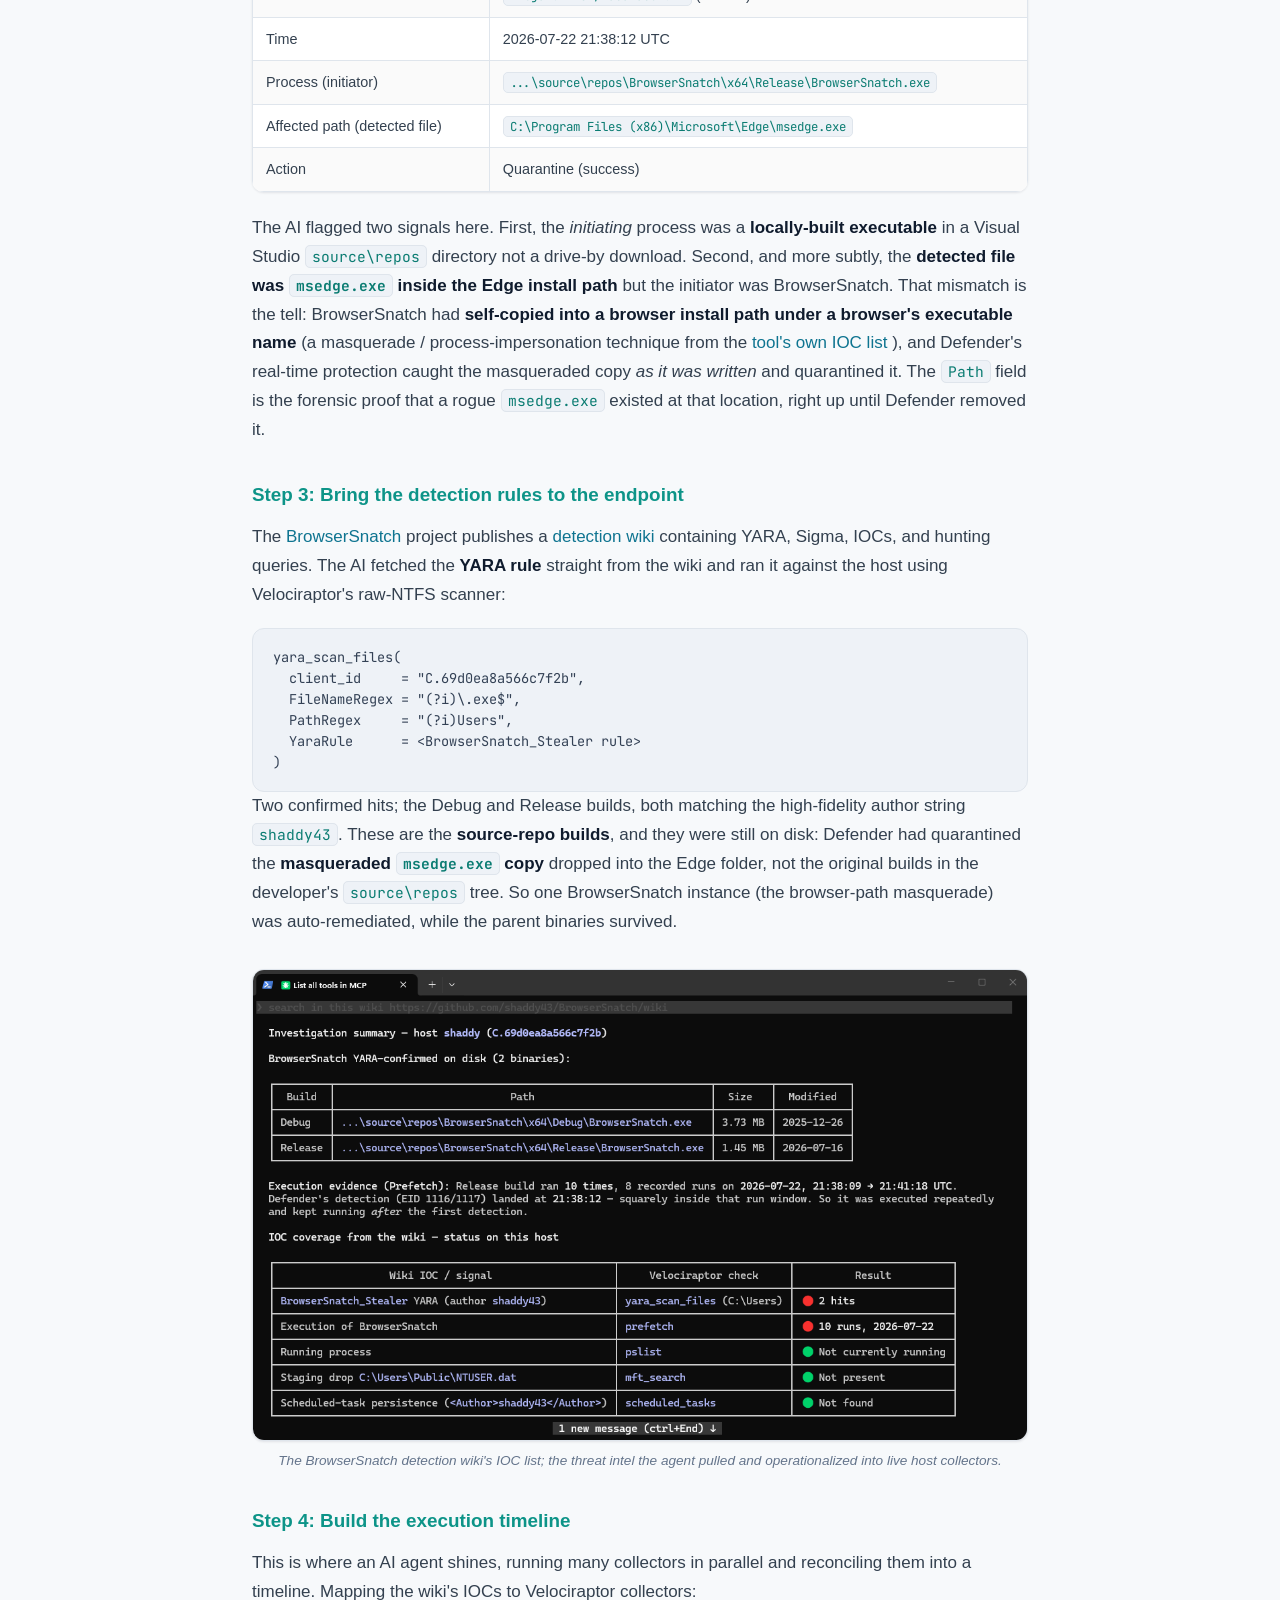
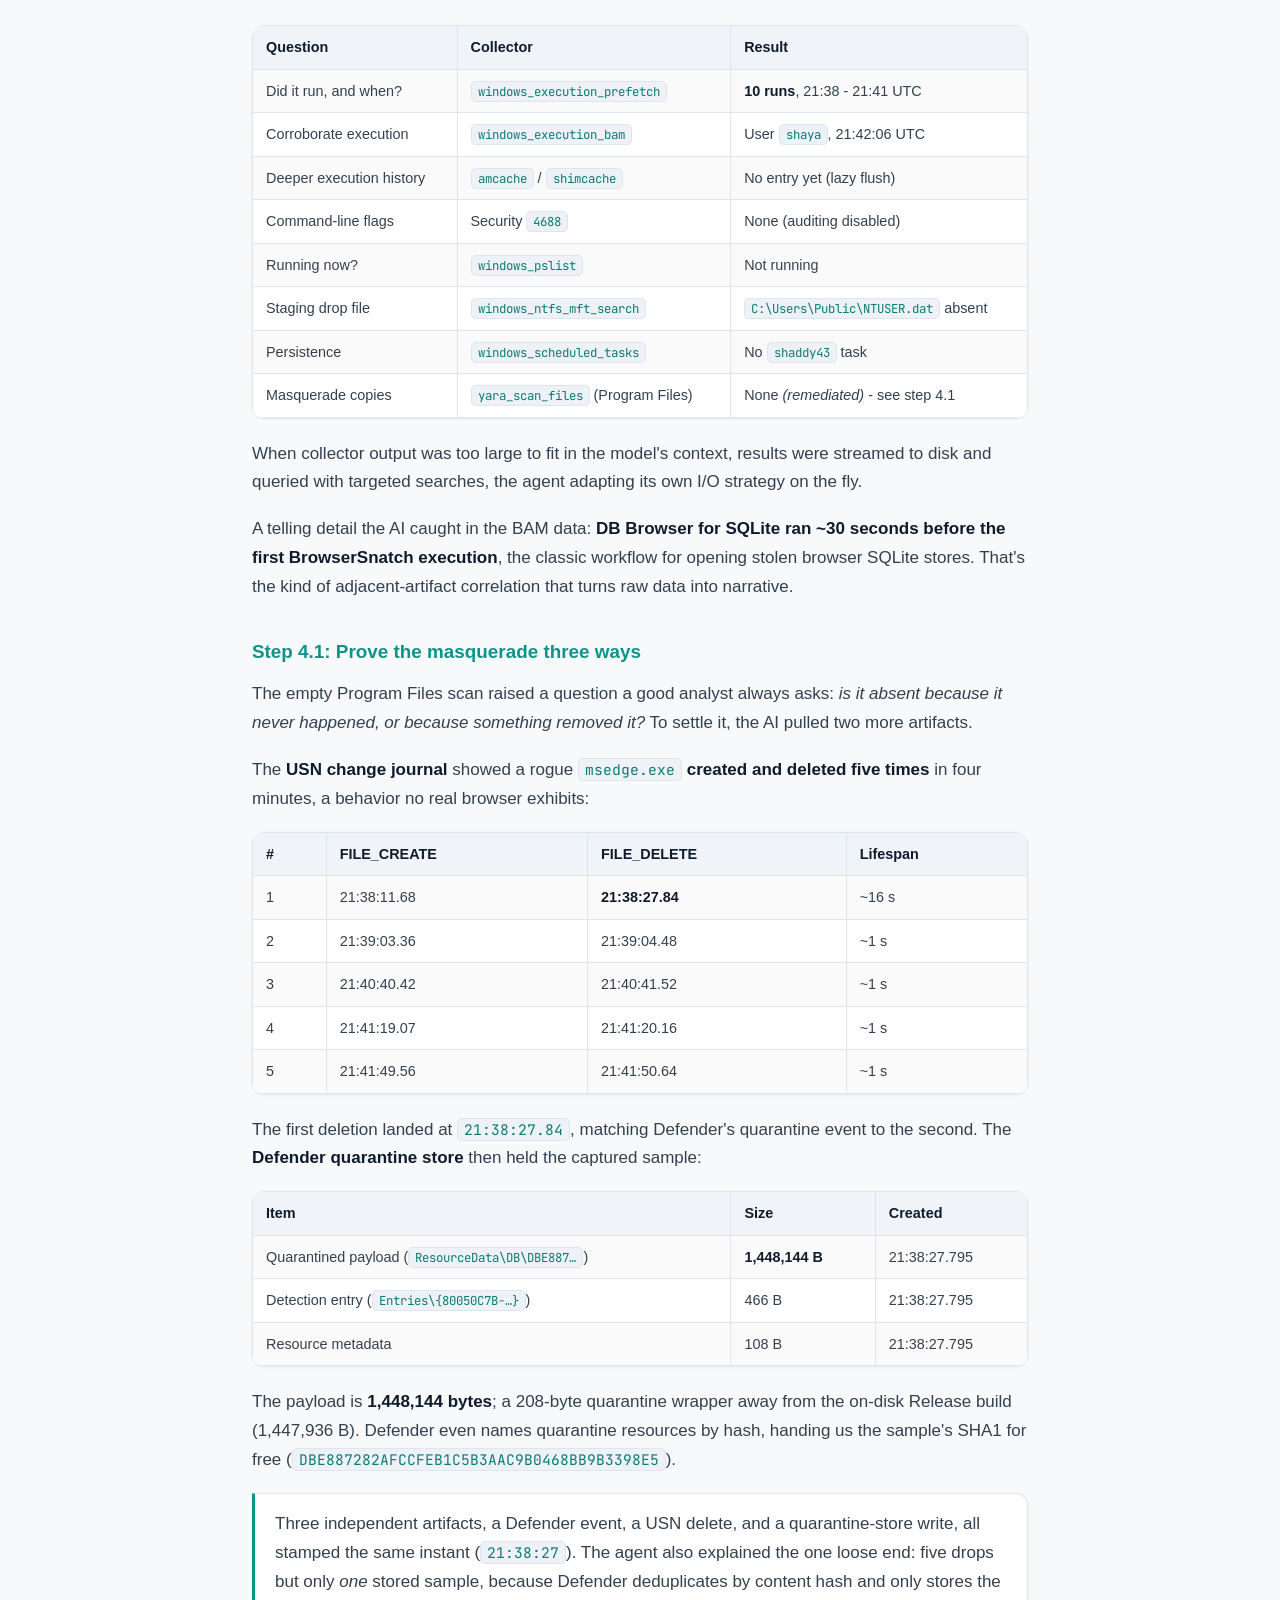
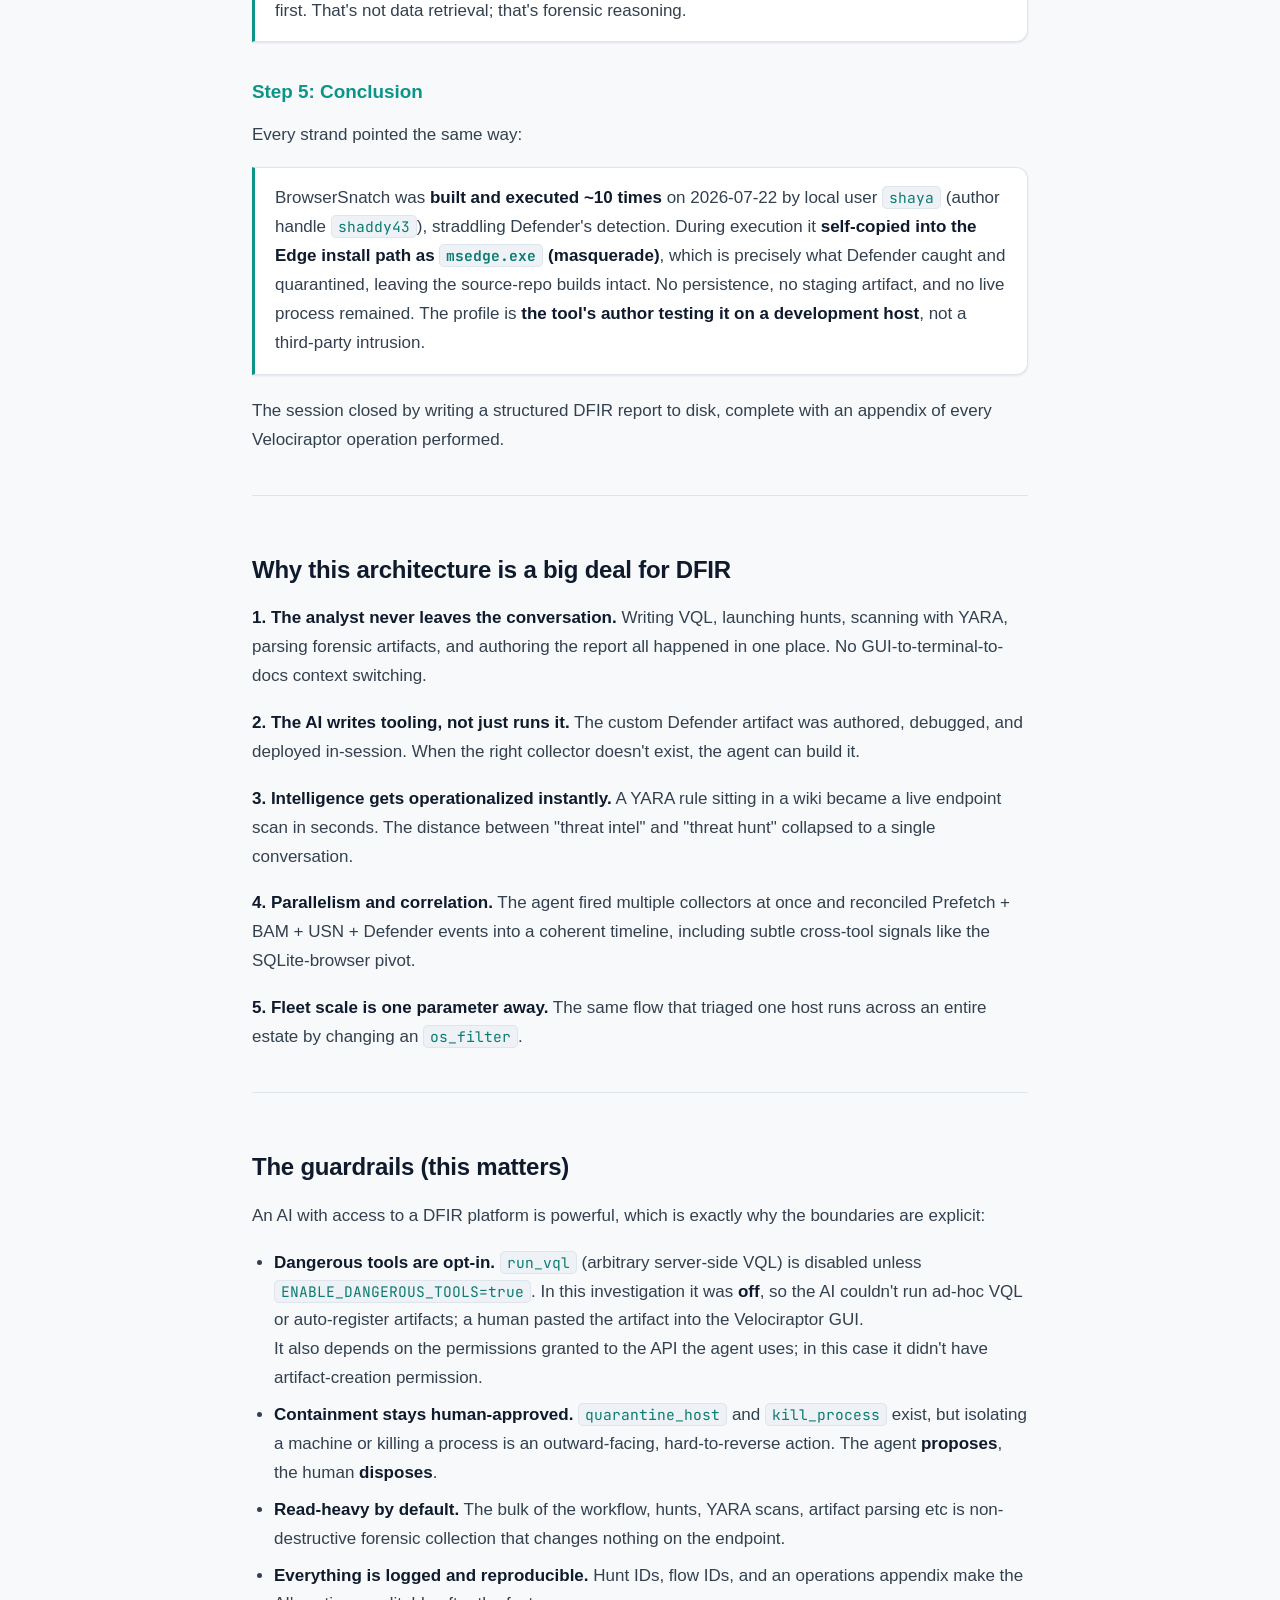
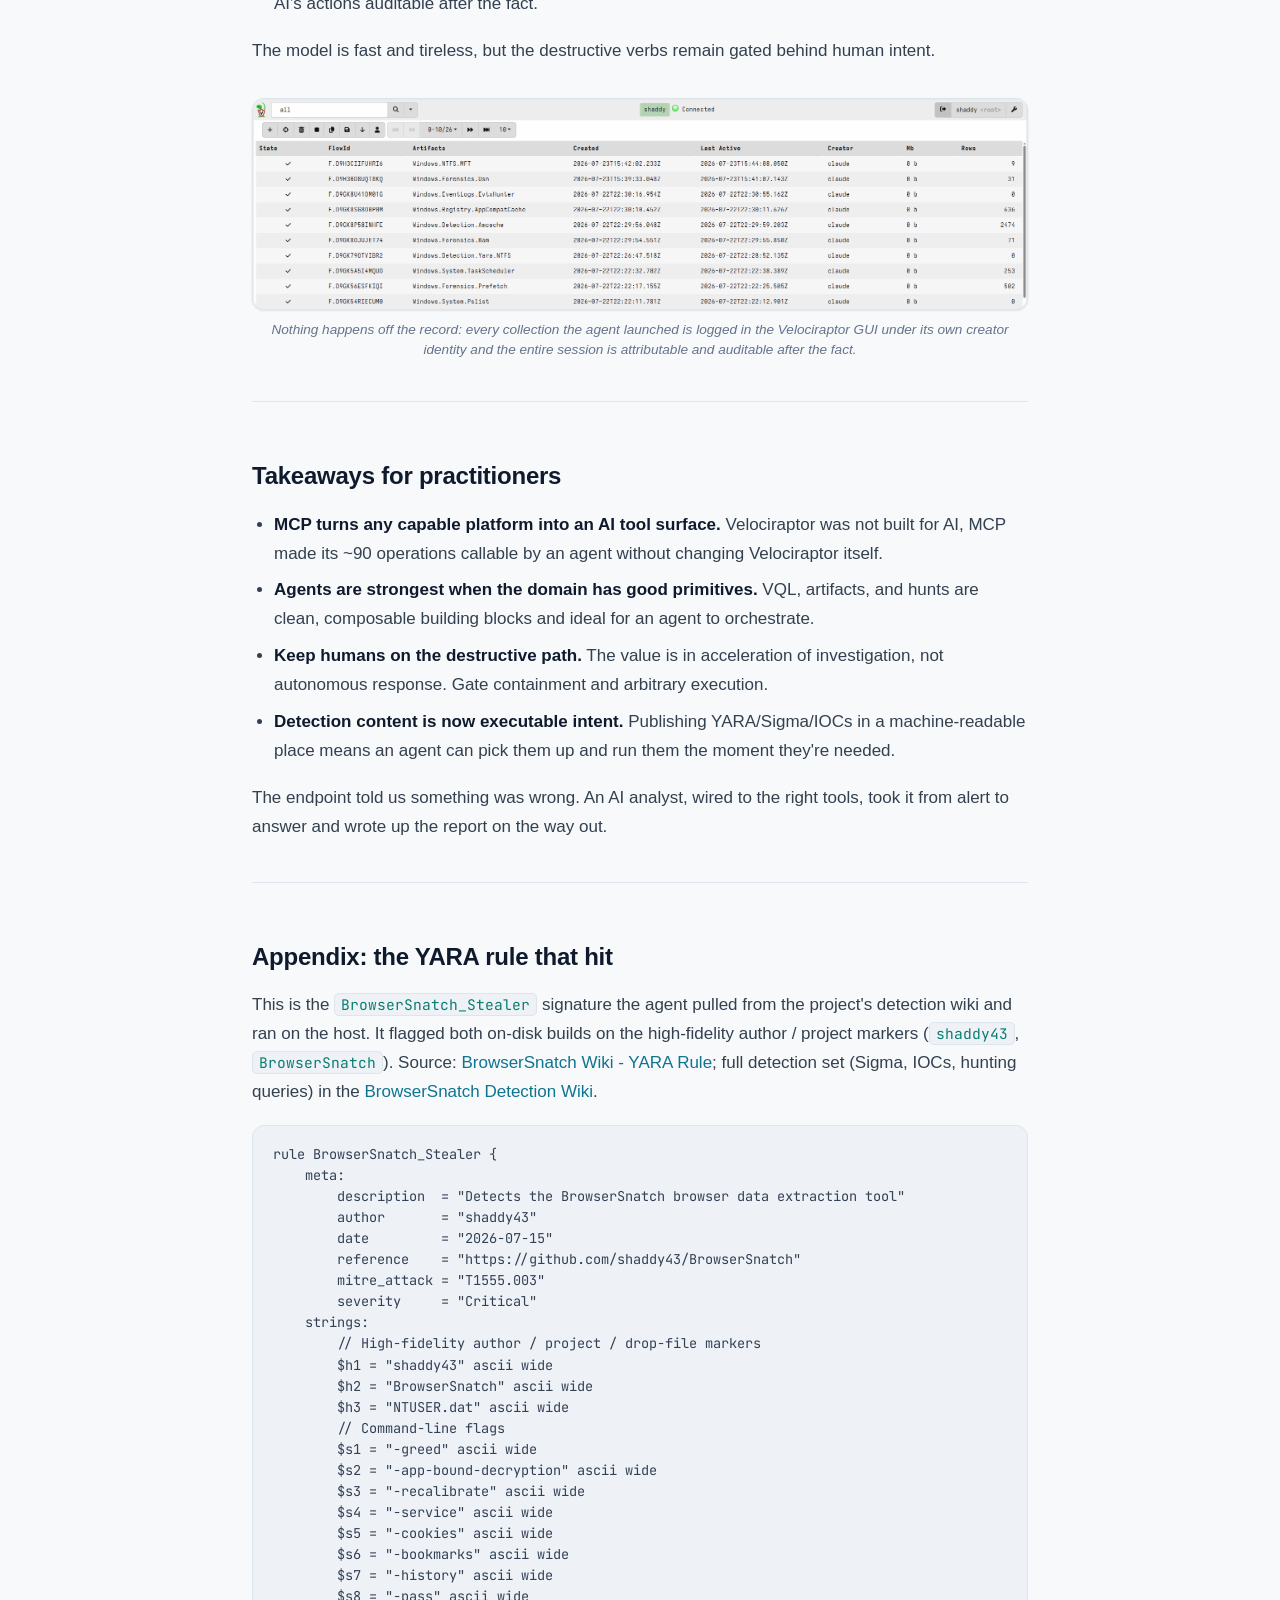
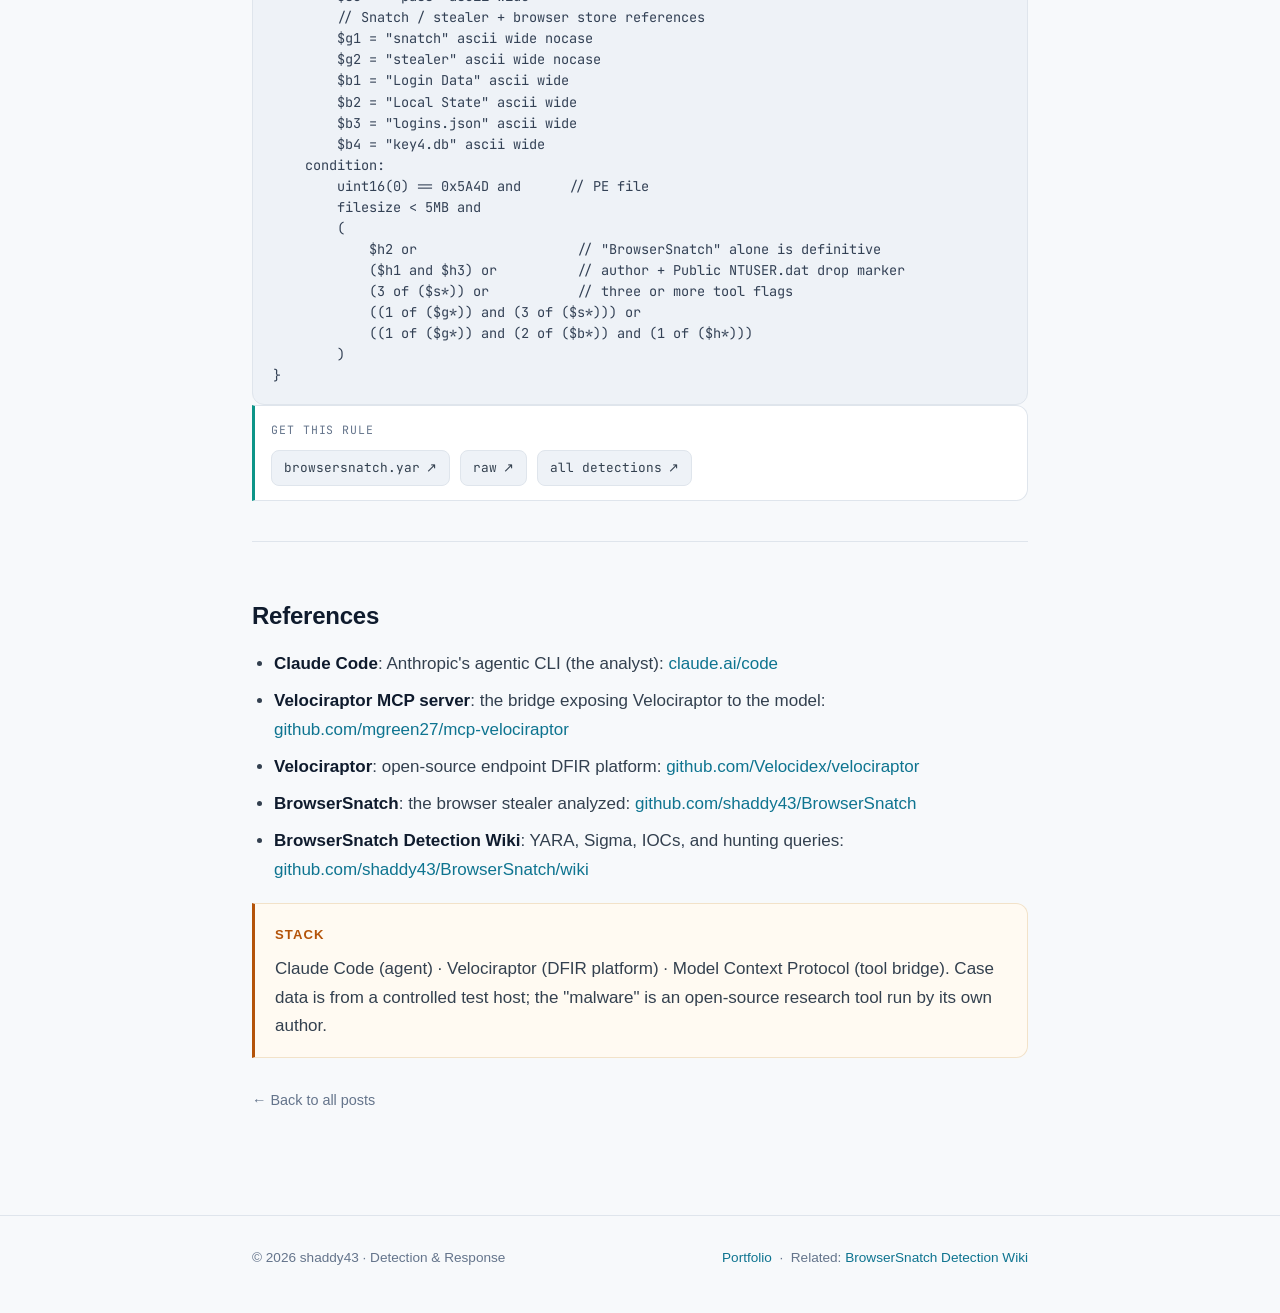
==== commit f9a64e70: "Convert images to WebP and feature the cover artwork on the index Page image weight drops from 2169 " ====
--- a/posts/from-alert-to-answer.html
+++ b/posts/from-alert-to-answer.html
@@ -96,9 +96,9 @@
   <article class="article">
     <div class="wrap">
       <figure class="hero-figure">
-        <img src="../assets/img/posts/from-alert-to-answer/hero.jpg"
+        <img src="../assets/img/posts/from-alert-to-answer/hero.webp"
              alt="Claude Code × Velociraptor — AI-driven DFIR"
-             width="1200" height="800" fetchpriority="high" decoding="async" />
+             width="1200" height="800" fetchpriority="high" />
       </figure>
       <div class="post-head">
         <div class="pmeta">Detection &amp; Response · Post 01 &nbsp;·&nbsp; <time datetime="2026-07-23">23 Jul 2026</time> &nbsp;·&nbsp; by shaddy43</div>
@@ -174,8 +174,8 @@
       </p>
 
       <figure class="fig">
-        <img src="../assets/img/posts/from-alert-to-answer/architecture.png"
-             srcset="../assets/img/posts/from-alert-to-answer/architecture.png 1200w, ../assets/img/posts/from-alert-to-answer/architecture@2x.png 2400w"
+        <img src="../assets/img/posts/from-alert-to-answer/architecture.webp"
+             srcset="../assets/img/posts/from-alert-to-answer/architecture.webp 1200w, ../assets/img/posts/from-alert-to-answer/architecture@2x.webp 2400w"
              sizes="(max-width: 820px) 100vw, 820px"
              alt="Architecture diagram: Claude Code calls Velociraptor operations through an MCP server"
              width="1200" height="630" loading="lazy" decoding="async" />
@@ -230,7 +230,7 @@
       </blockquote>
 
       <figure class="fig">
-        <img src="../assets/img/posts/from-alert-to-answer/defender-artifact-results.png"
+        <img src="../assets/img/posts/from-alert-to-answer/defender-artifact-results.webp"
              alt="Velociraptor hunt results for the custom Defender-threats artifact"
              width="1151" height="679" loading="lazy" decoding="async" />
         <figcaption>Hunt output from the custom <code>Custom.Windows.EventLogs.DefenderThreats</code> artifact, the single Severe detection surfaced across the fleet.</figcaption>
@@ -296,7 +296,7 @@
       </p>
 
       <figure class="fig">
-        <img src="../assets/img/posts/from-alert-to-answer/wiki-iocs.png"
+        <img src="../assets/img/posts/from-alert-to-answer/wiki-iocs.webp"
              alt="BrowserSnatch detection wiki - Indicators of Compromise page"
              width="1152" height="700" loading="lazy" decoding="async" />
         <figcaption>The BrowserSnatch detection wiki's IOC list; the threat intel the agent pulled and operationalized into live host collectors.</figcaption>
@@ -418,7 +418,7 @@
       <p>The model is fast and tireless, but the destructive verbs remain gated behind human intent.</p>
 
       <figure class="fig">
-        <img src="../assets/img/posts/from-alert-to-answer/velociraptor-gui.png"
+        <img src="../assets/img/posts/from-alert-to-answer/velociraptor-gui.webp"
              alt="Velociraptor GUI showing collections created by the AI agent, tracked under its creator name"
              width="1870" height="507" loading="lazy" decoding="async" />
         <figcaption>Nothing happens off the record: every collection the agent launched is logged in the Velociraptor GUI under its own creator identity and the entire session is attributable and auditable after the fact.</figcaption>
--- a/assets/css/style.css
+++ b/assets/css/style.css
@@ -161,6 +161,20 @@
 .hero h1 { font-size: 2.55rem; line-height: 1.12; margin: 0 0 16px; color: var(--heading); letter-spacing: -0.02em; text-wrap: balance; }
 .hero p { font-size: 1.15rem; color: var(--text-dim); max-width: 640px; margin: 0; }
 
+/* Cover artwork under the hero copy. The art has its own near-white background,
+   so it sits on a permanently light plate — in dark mode that reads as a
+   deliberate light surface rather than a glaring white square. */
+.cover-figure { margin: 38px auto 0; max-width: 700px; }
+.cover-figure img {
+  display: block; width: 100%; height: auto; background: #fdfdfe;
+  border: 1px solid var(--border); border-radius: var(--radius); box-shadow: var(--shadow);
+}
+.cover-figure figcaption {
+  margin-top: 12px; font-size: 0.85rem; color: var(--text-dim);
+  text-align: center; font-style: italic; line-height: 1.5;
+}
+@media (max-width: 640px) { .cover-figure { margin-top: 28px; } }
+
 /* ---------- Whoami ---------- */
 .whoami { margin: 46px 0 6px; }
 .whoami .card {
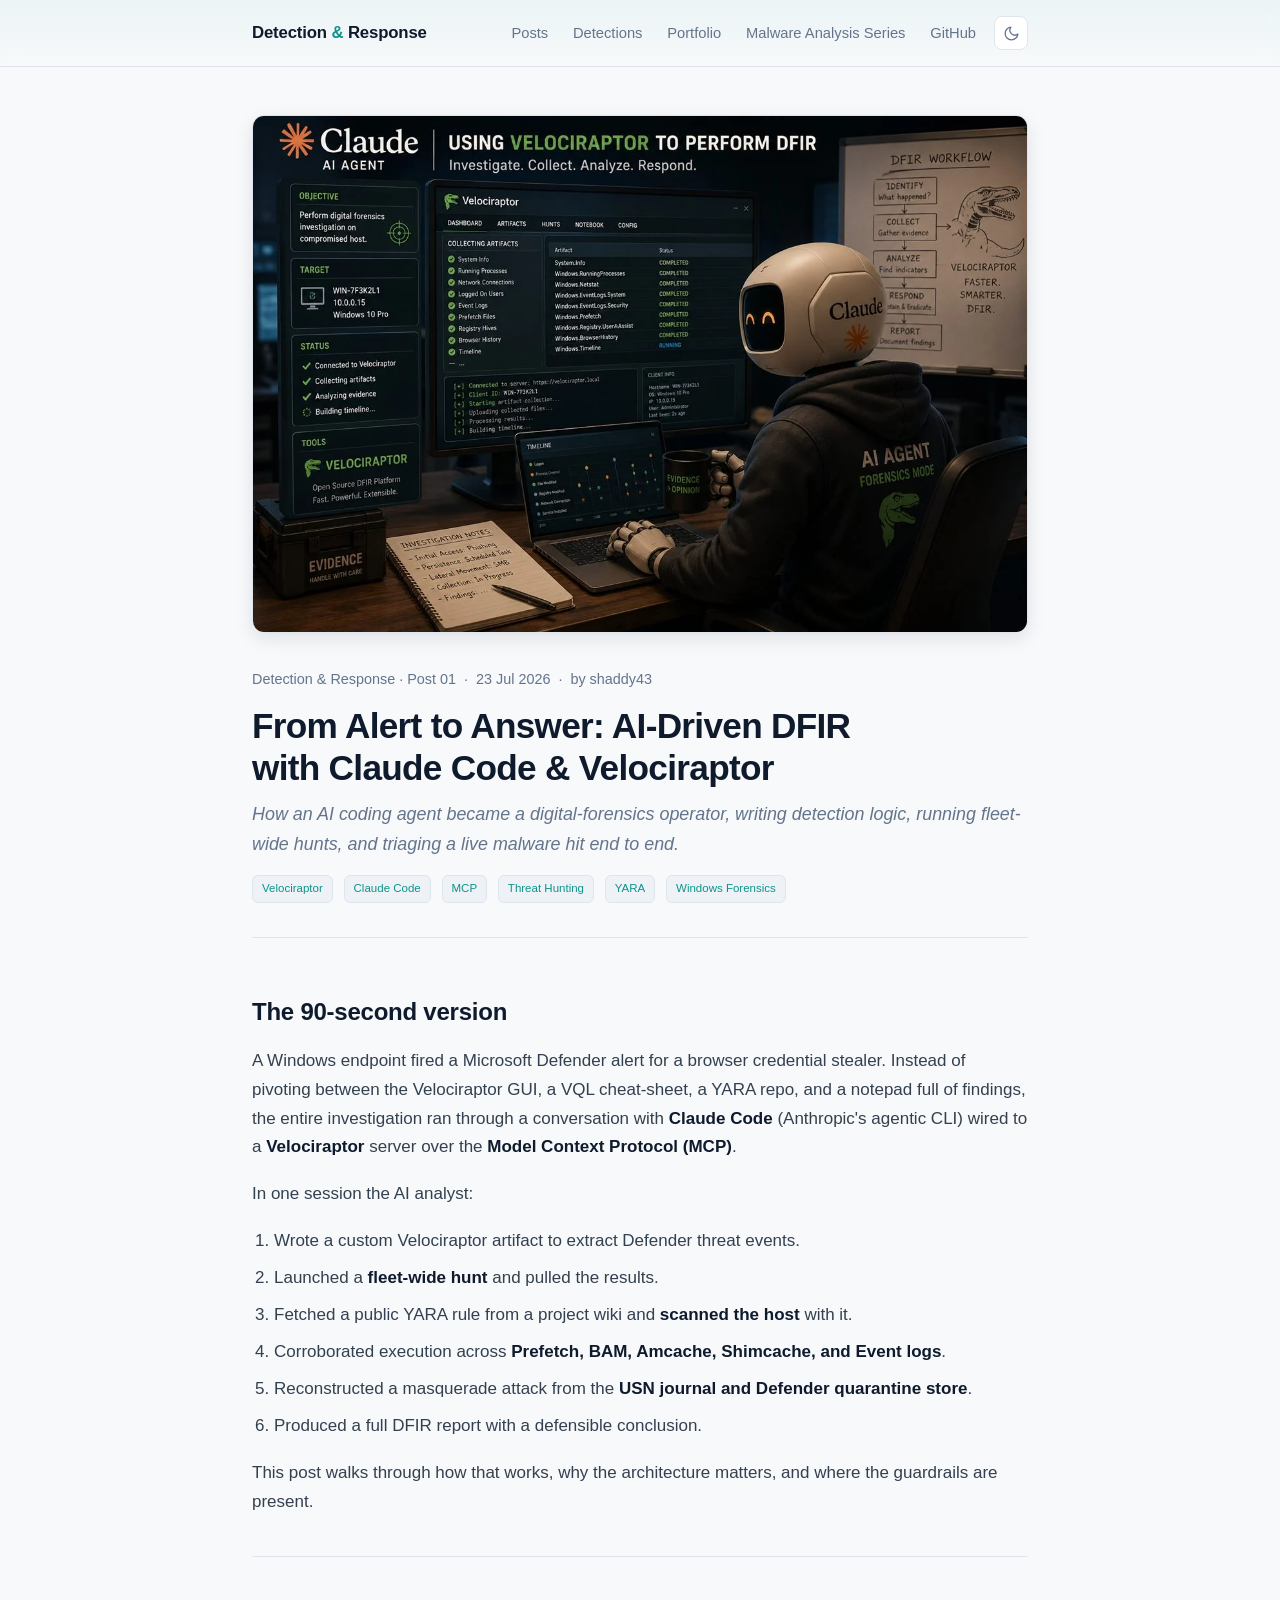
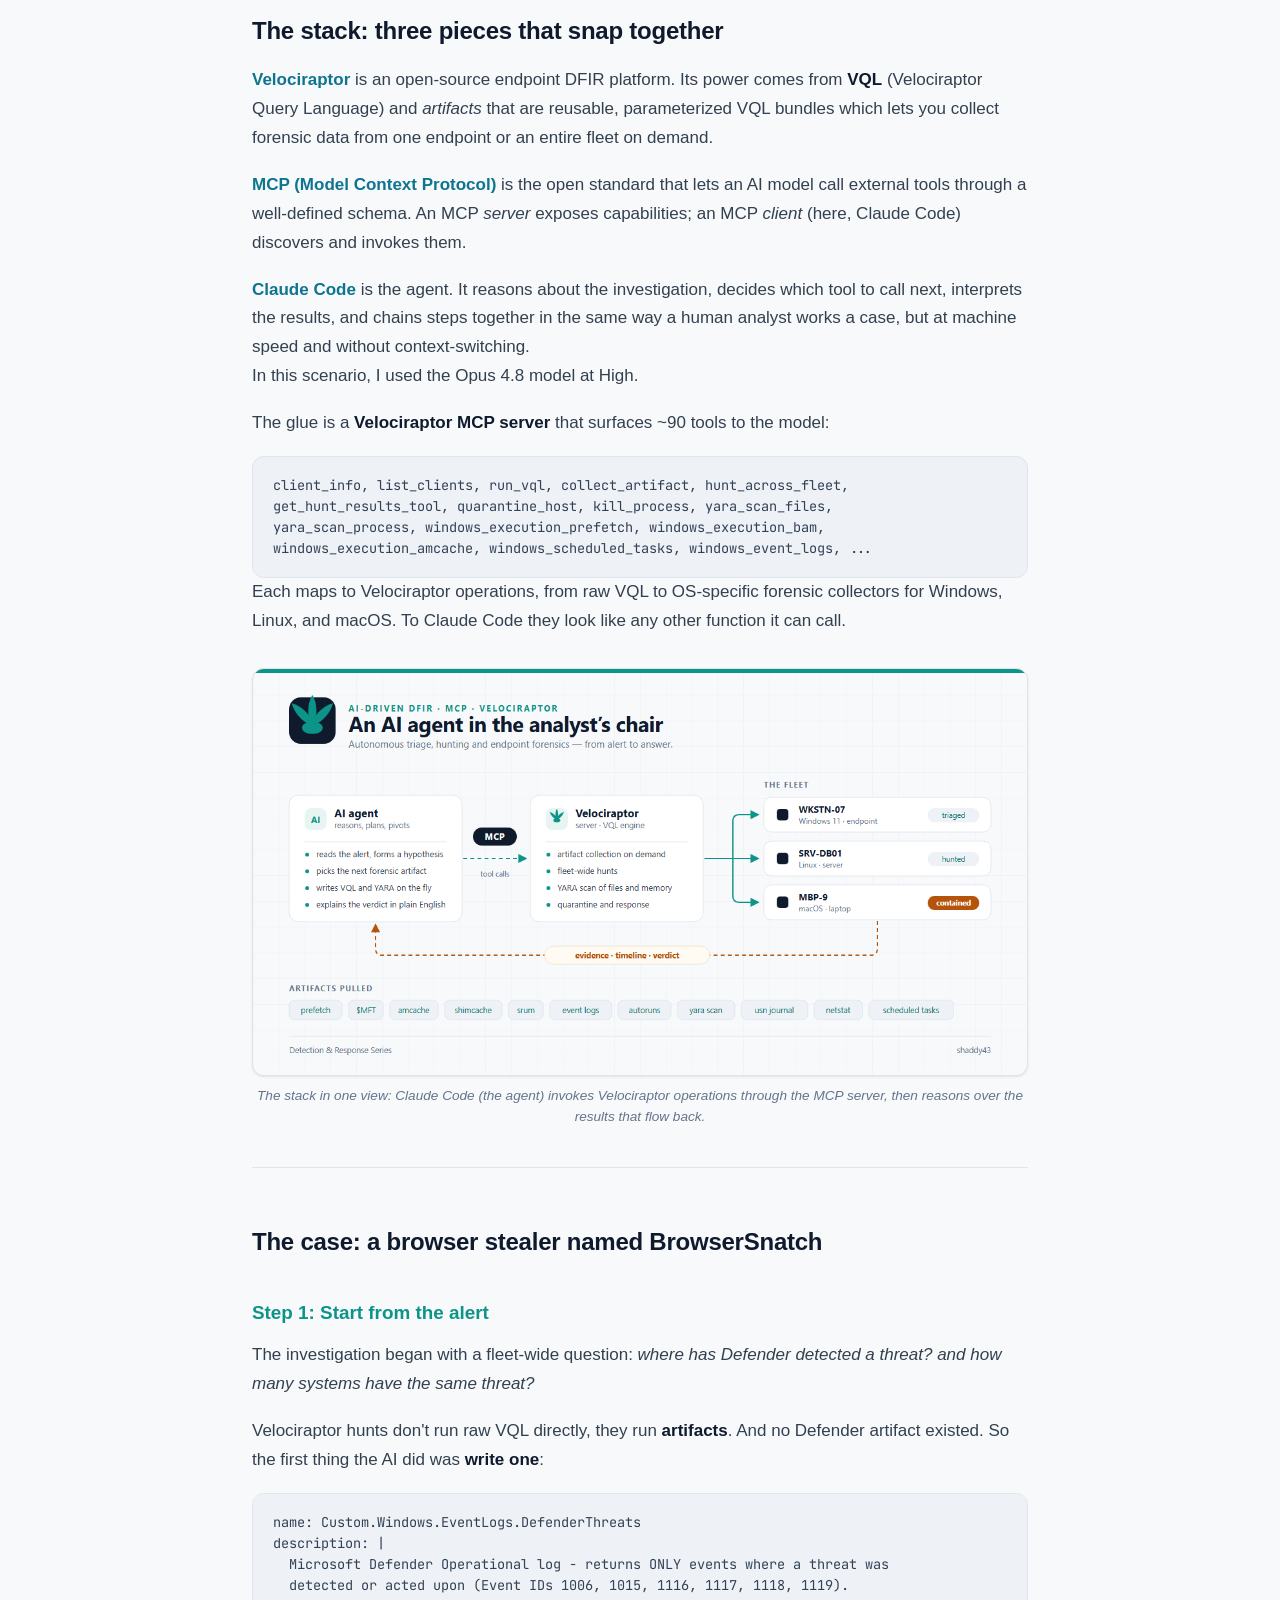
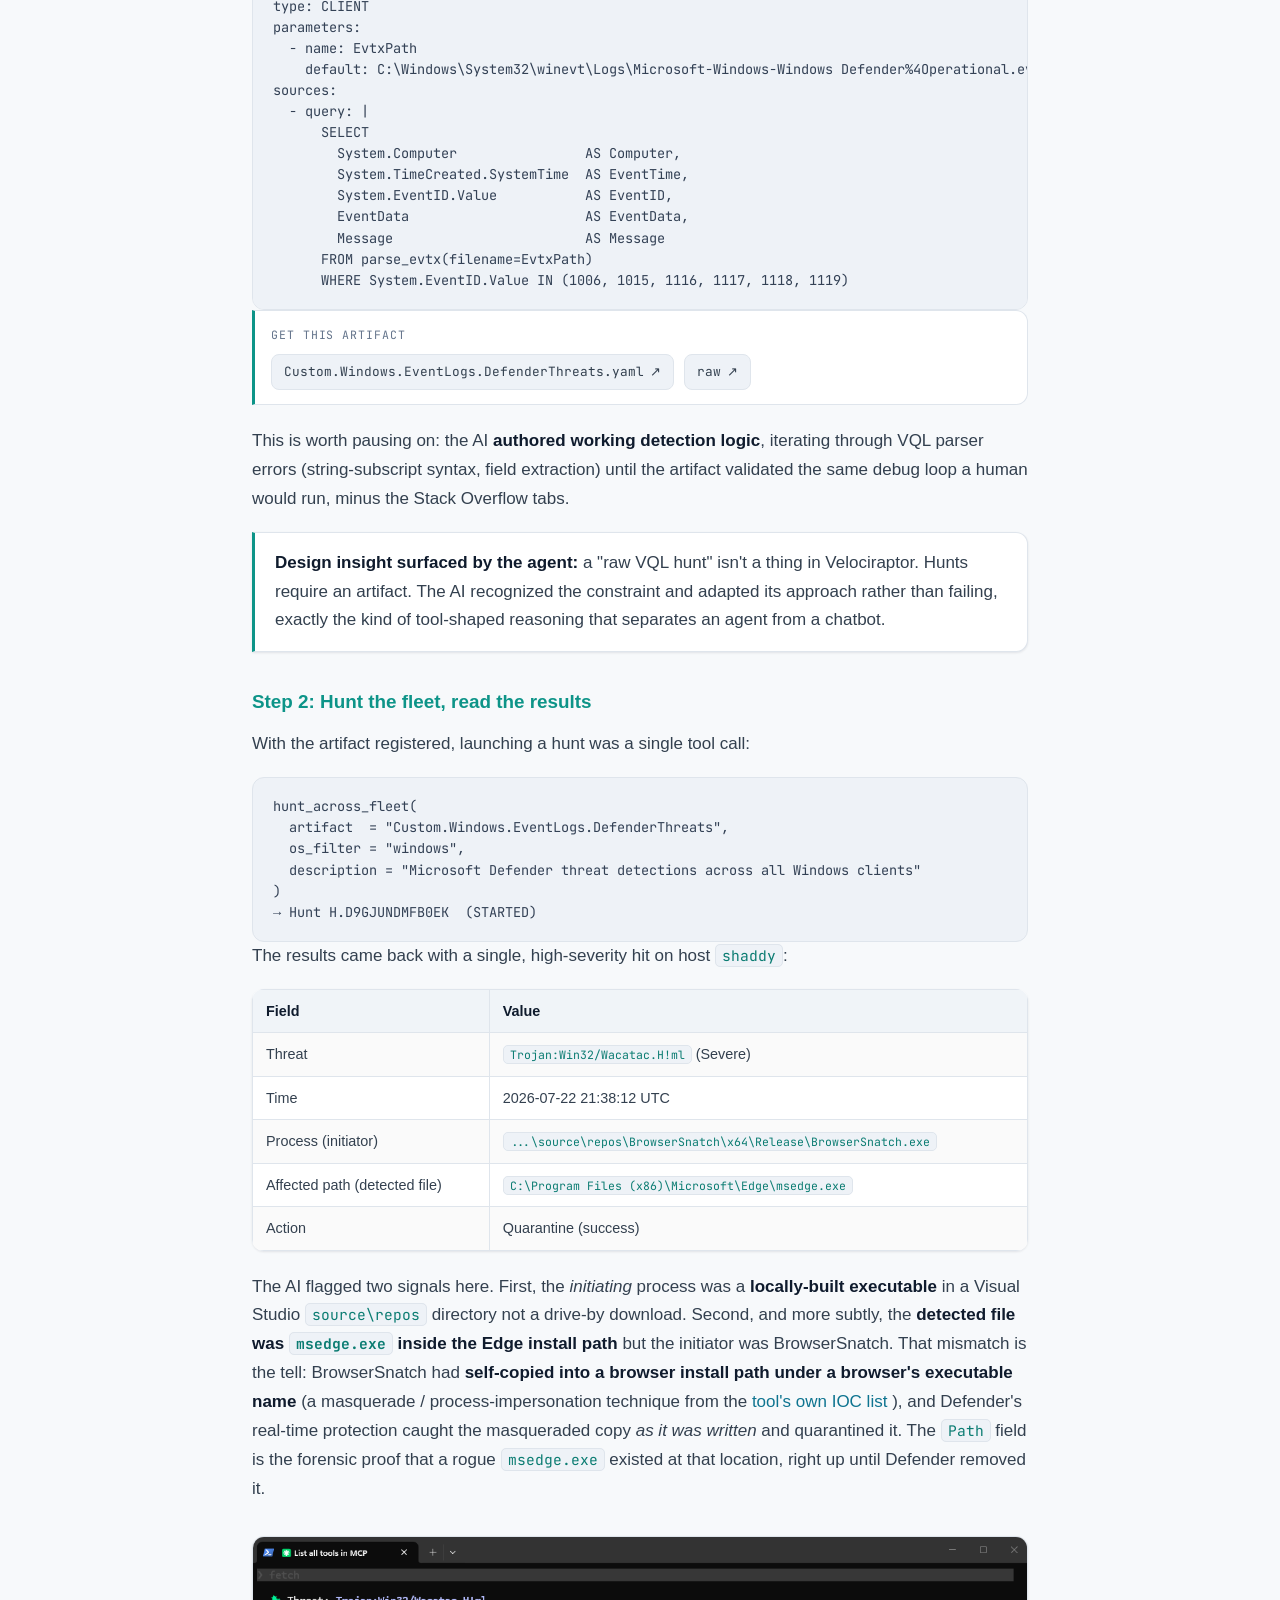
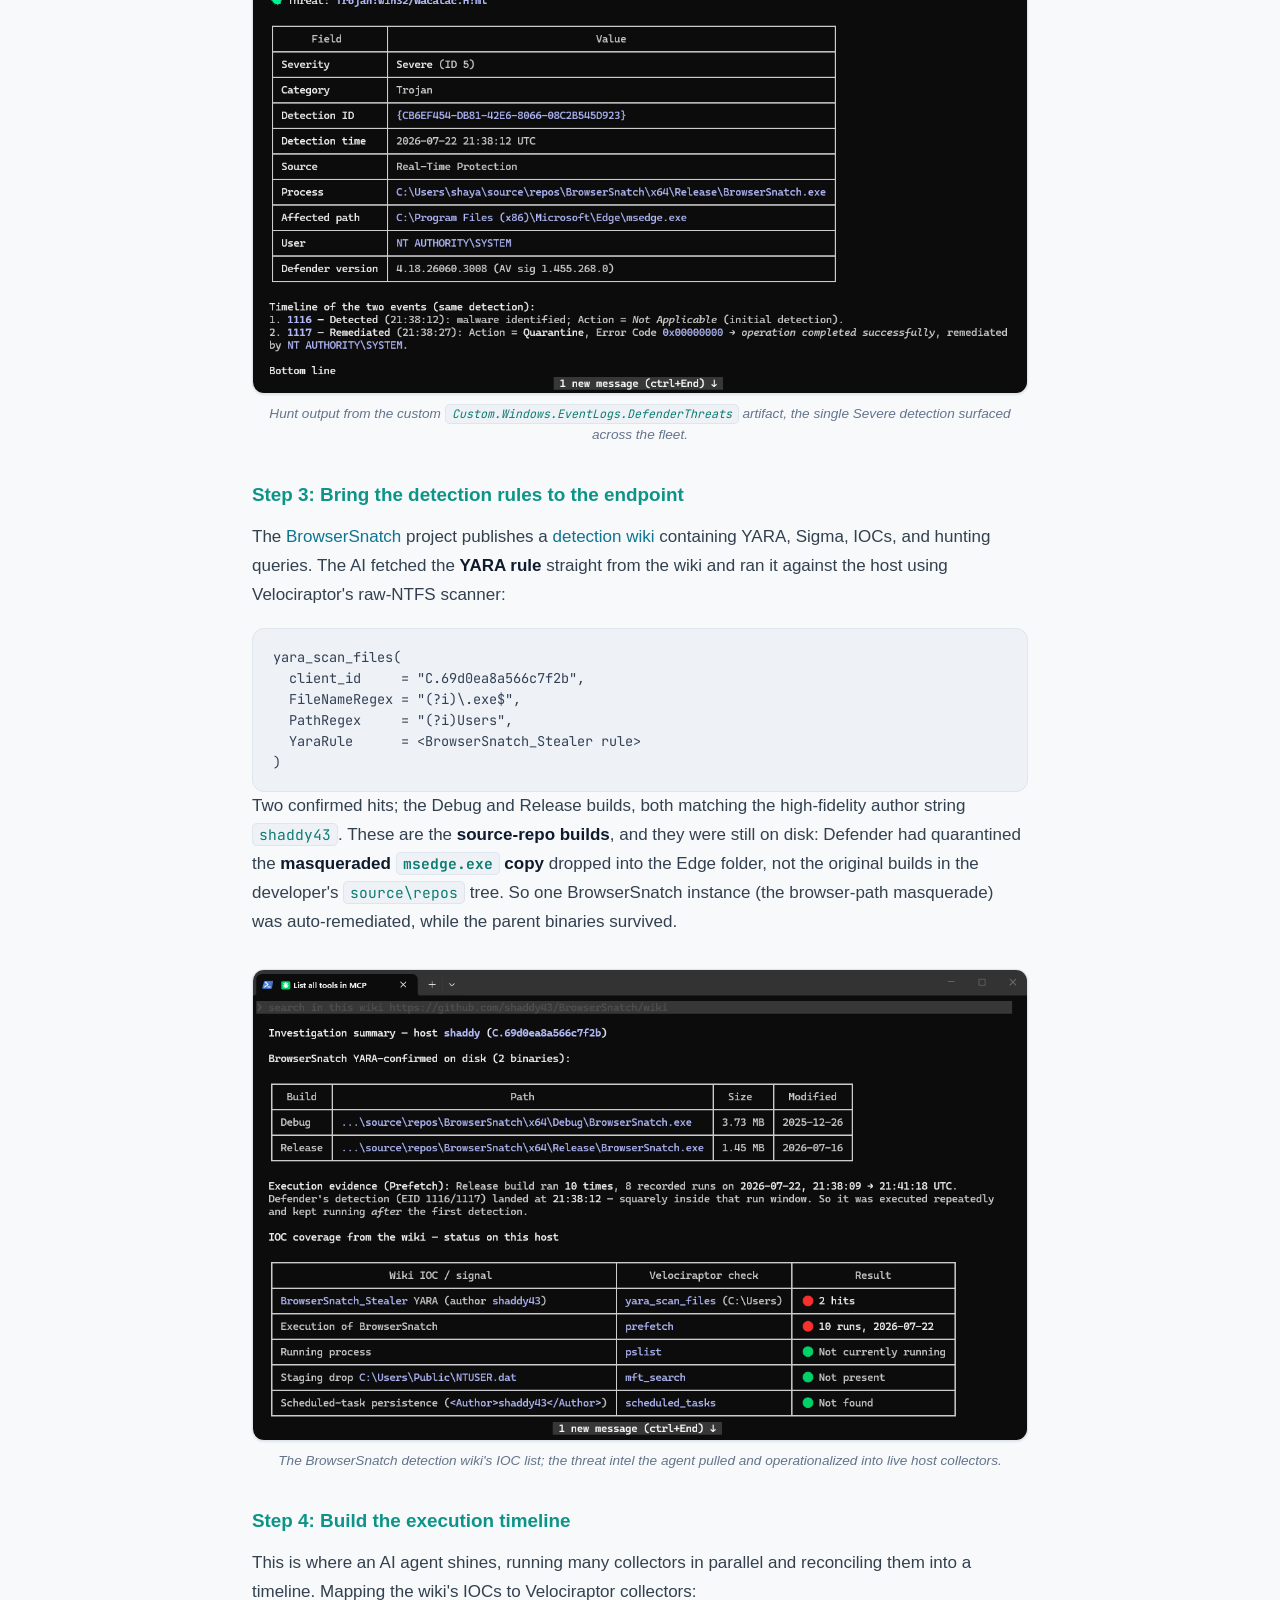
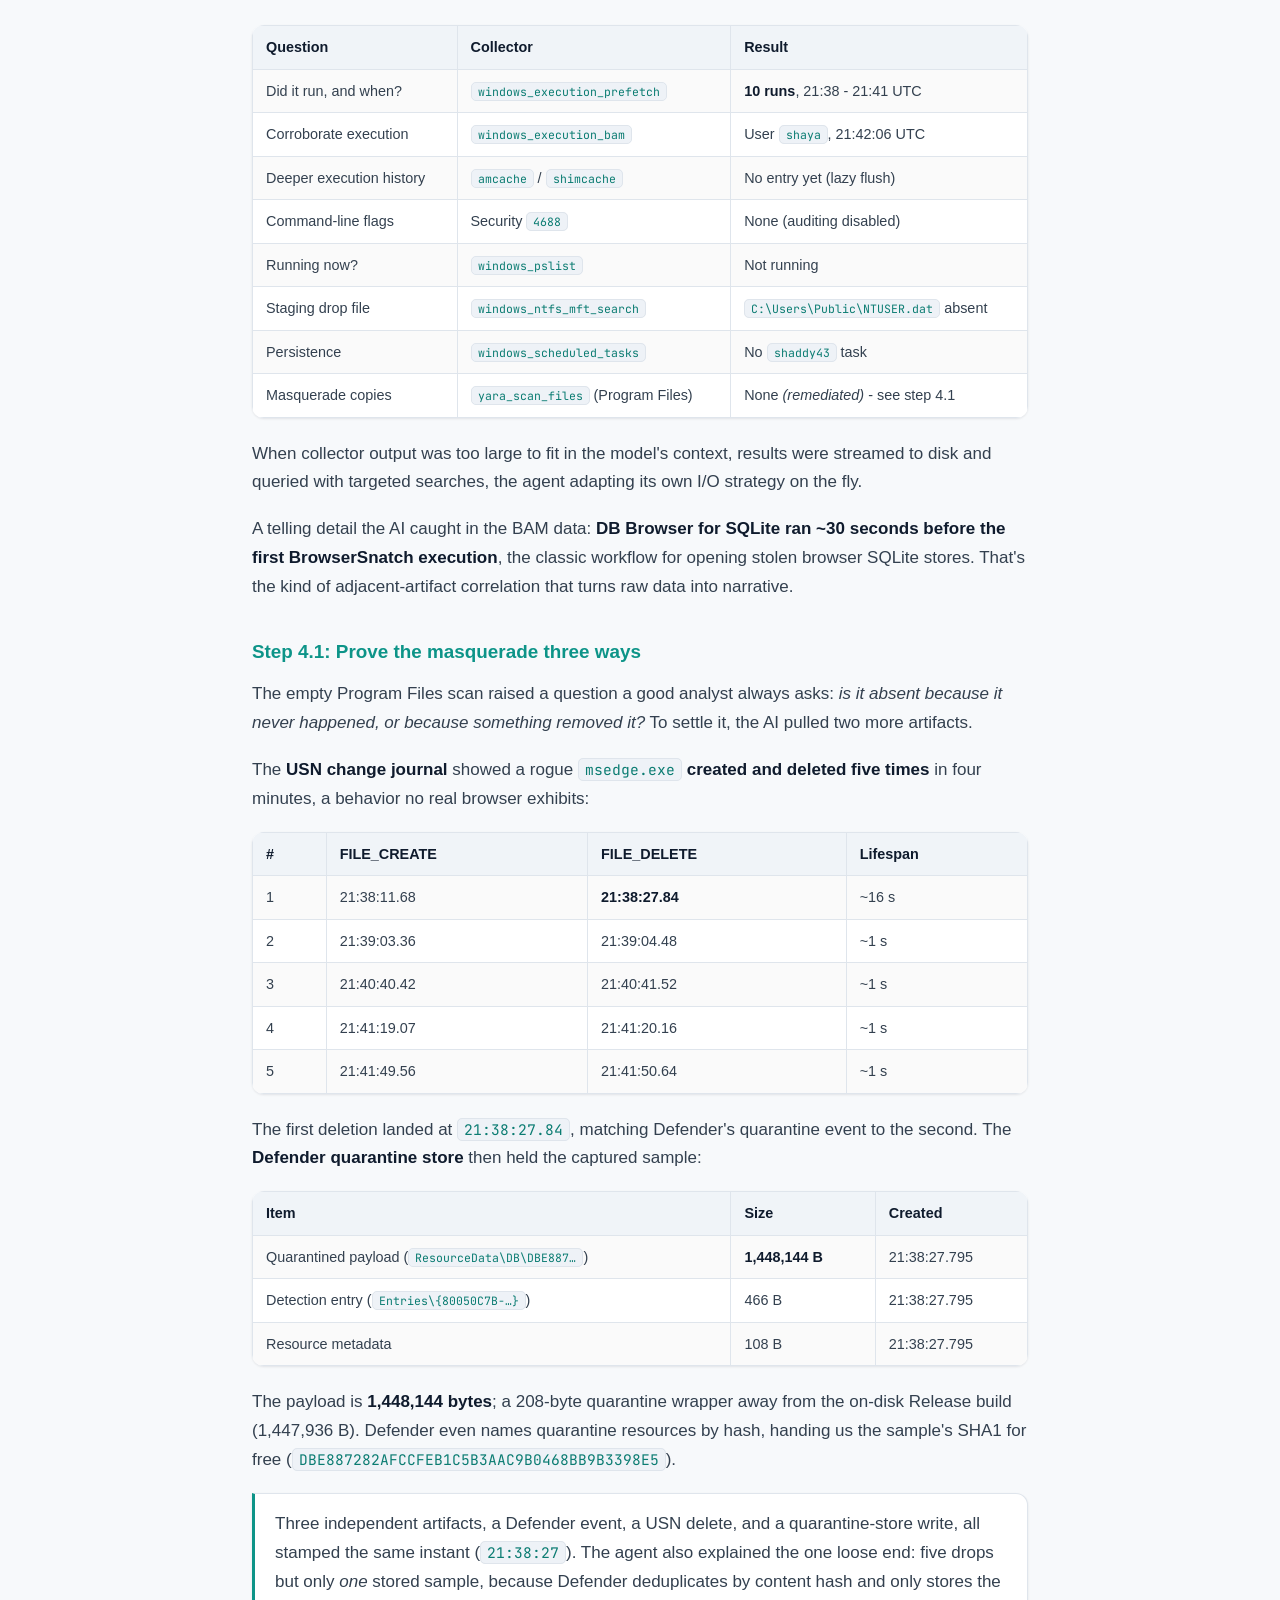
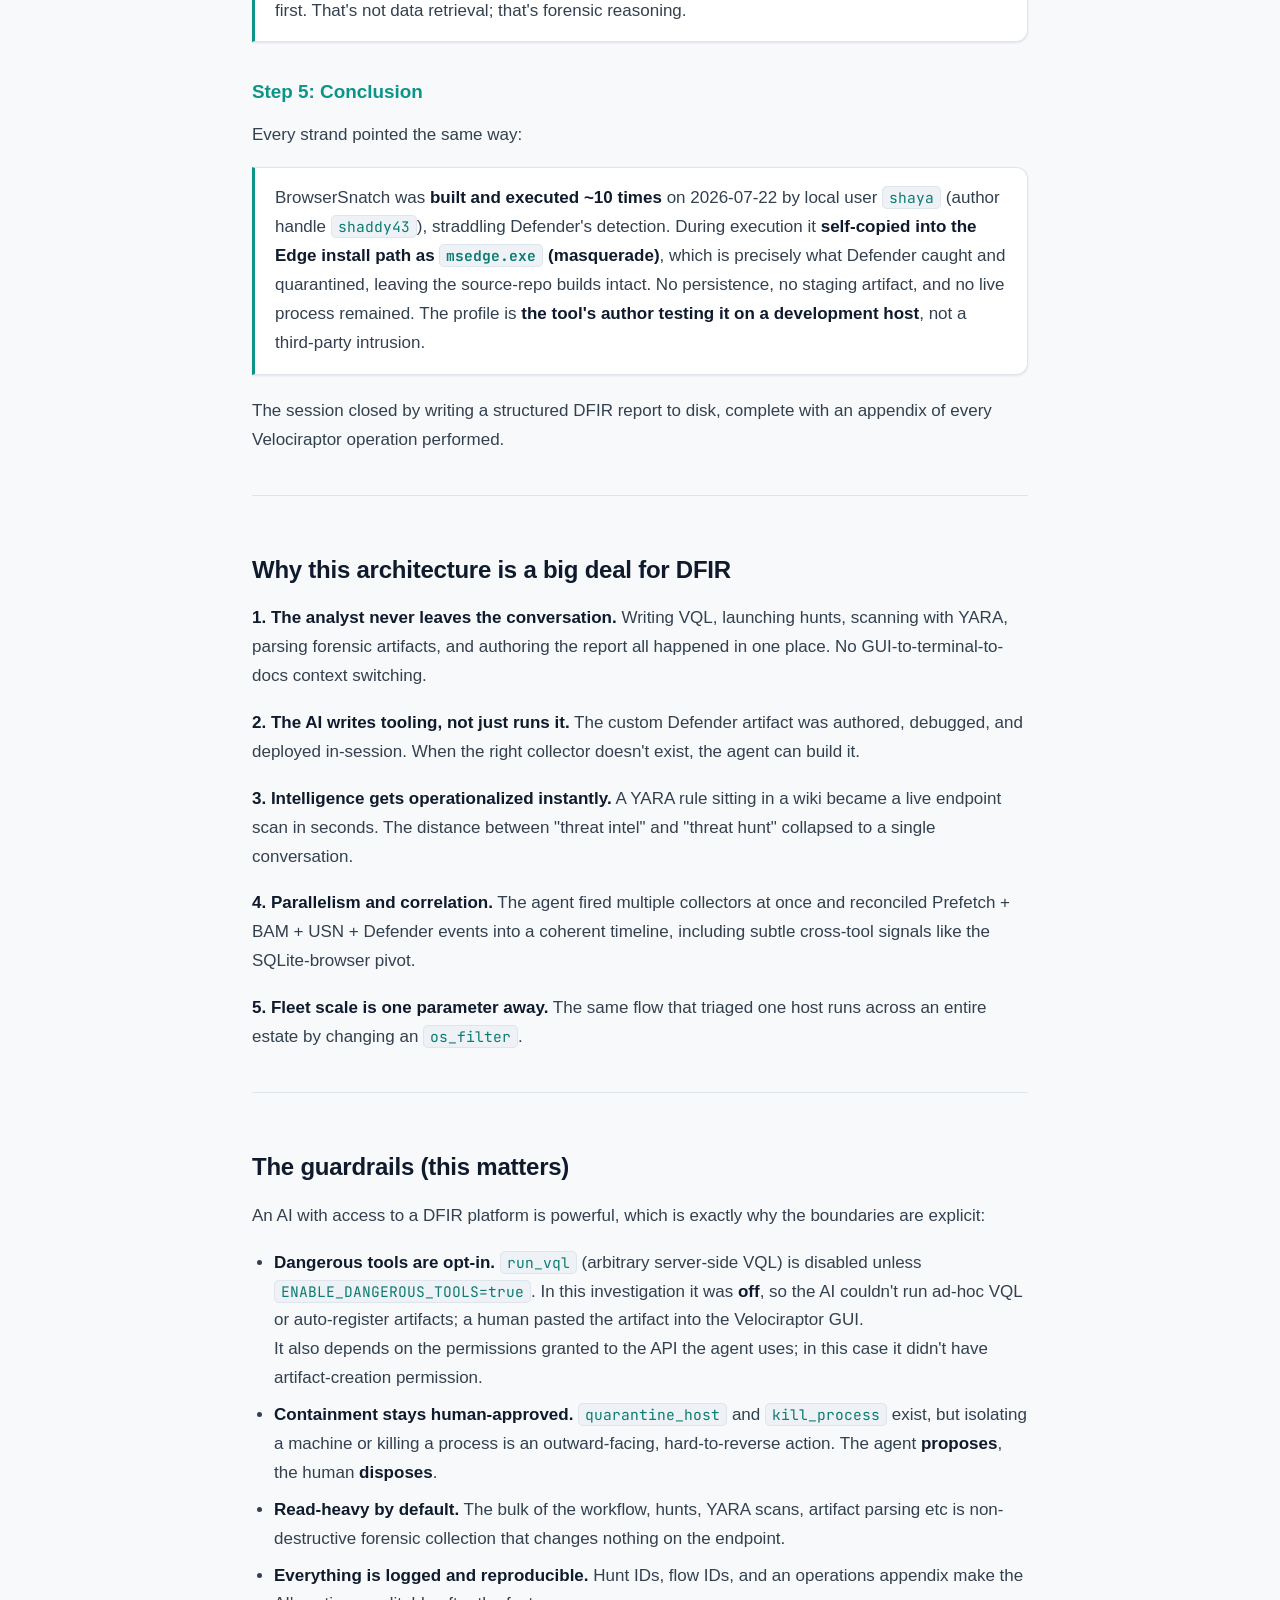
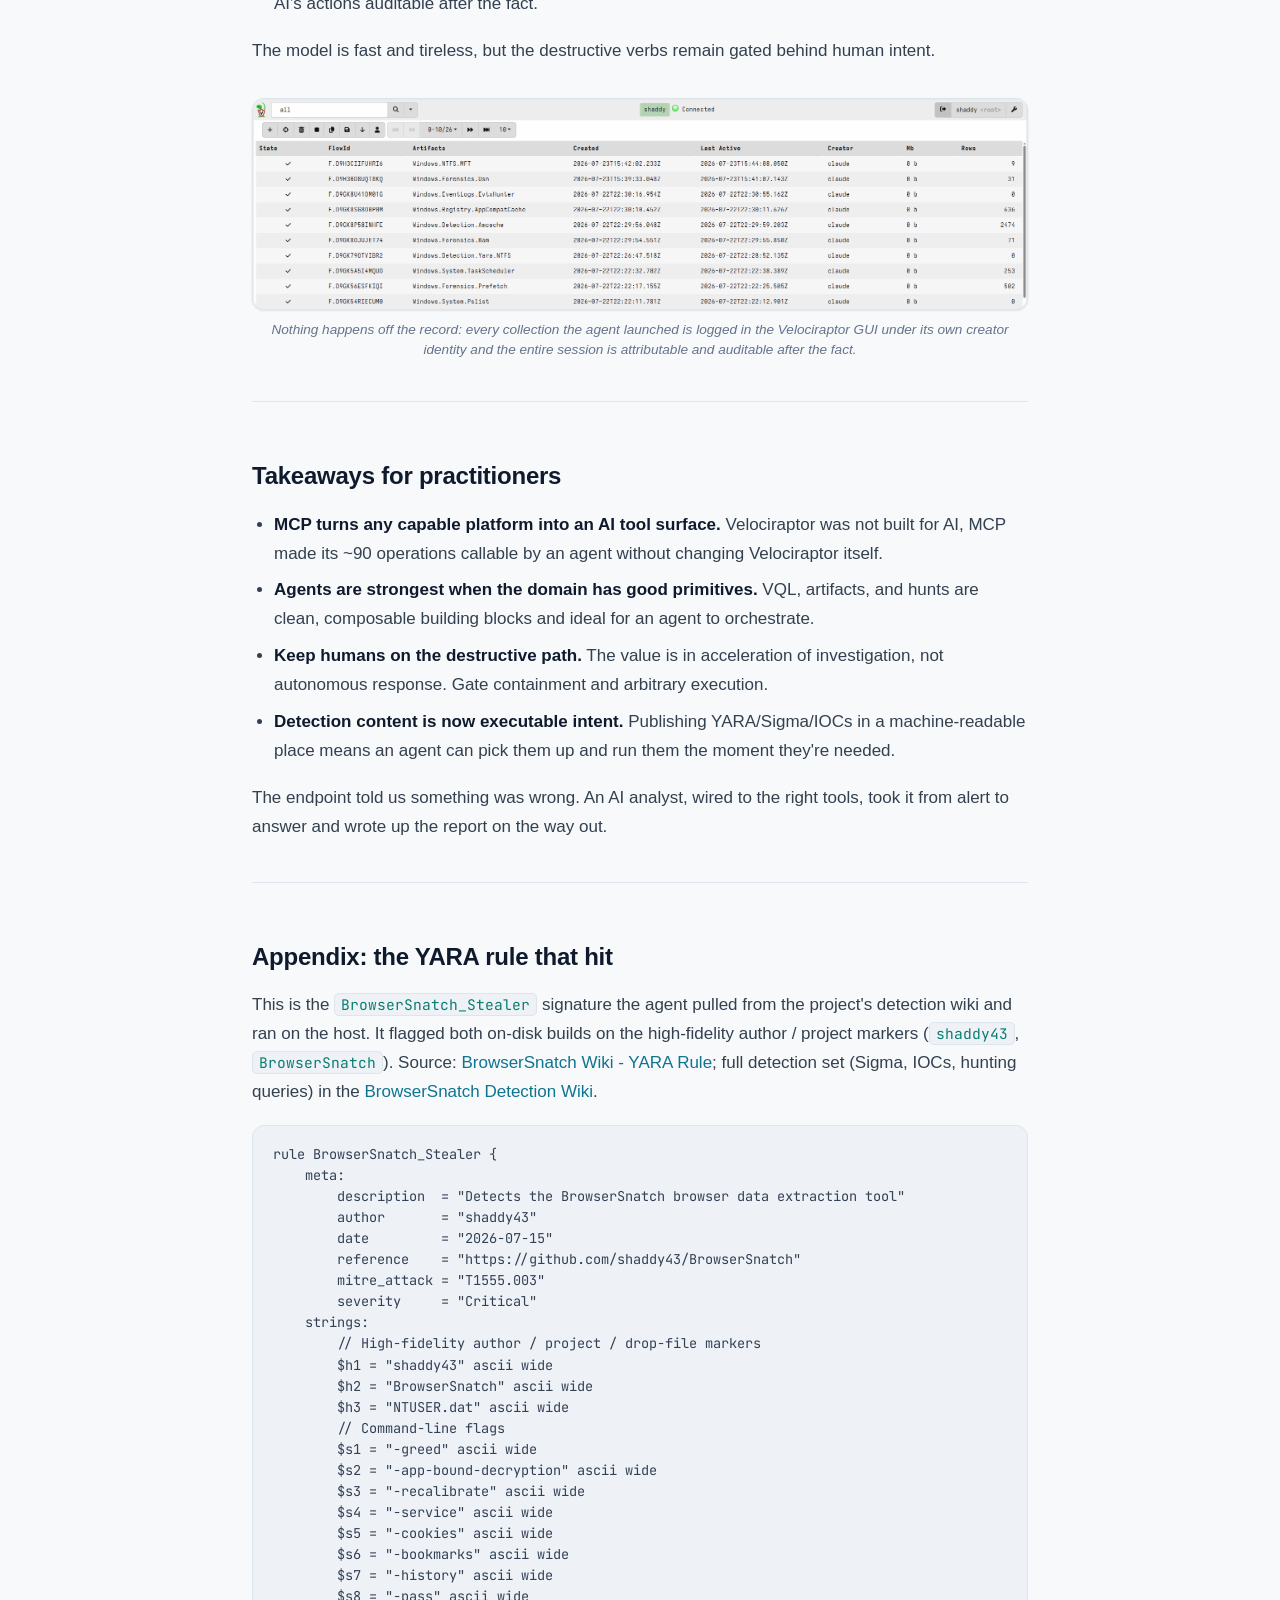
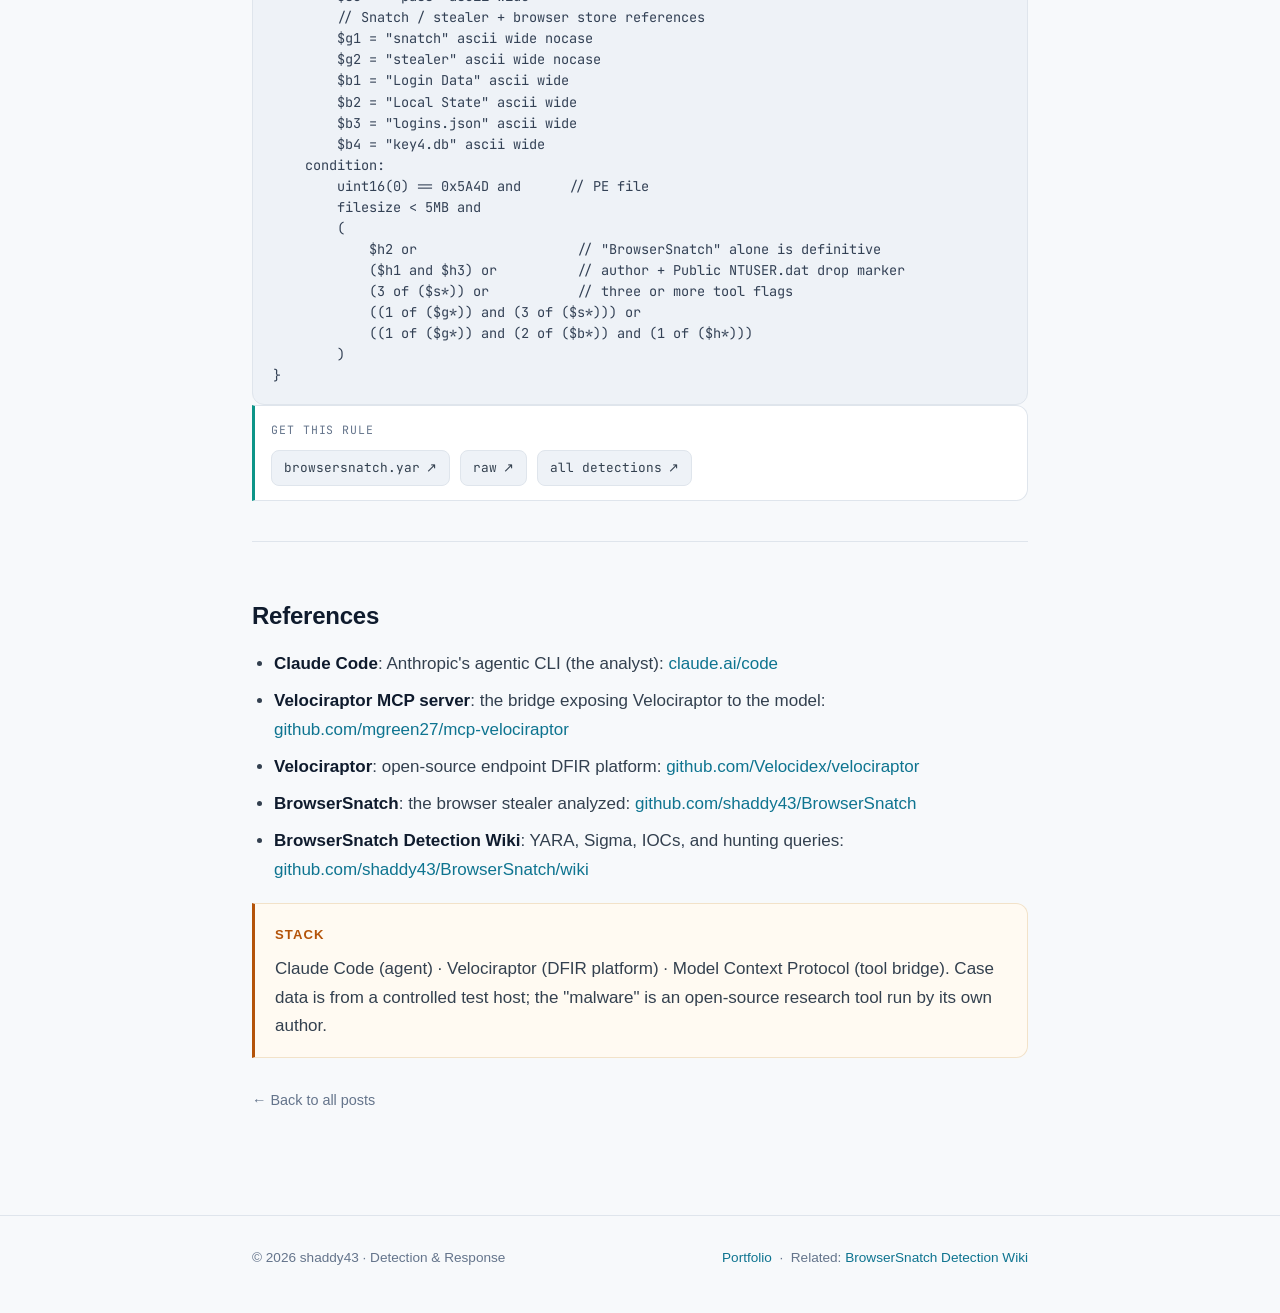
==== commit 19ce0c3c: "Minor change, image placement" ====
--- a/posts/from-alert-to-answer.html
+++ b/posts/from-alert-to-answer.html
@@ -44,6 +44,17 @@
     } catch (e) {}
   </script>
   <script src="../assets/js/site.js" defer></script>
+  <!-- GoatCounter web analytics (privacy-friendly, cookieless). -->
+  <!-- count.js counts page views automatically; the click handler in site.js -->
+  <!-- records clicks on outbound links (to other hosts) as GoatCounter events. -->
+  <!-- Internal links are intentionally NOT tracked as events, because -->
+  <!-- navigating to them already produces a page view for the destination — -->
+  <!-- tracking the click too would double-count. Event names are prefixed with -->
+  <!-- the site name so they can be told apart from the portfolio's and the -->
+  <!-- Malware Analysis Series' events in the shared GoatCounter account, -->
+  <!-- e.g. "DetectionAndResponse-outbound-view-on-github". -->
+  <script data-goatcounter="https://shaddy43.goatcounter.com/count"
+          async src="//gc.zgo.at/count.js"></script>
 
   <script type="application/ld+json">
   {
@@ -80,7 +91,7 @@
       <div class="header-right">
         <nav class="nav" aria-label="Main">
           <a href="../index.html#posts">Posts</a>
-          <a href="https://github.com/shaddy43/DetectionAndResponse/tree/main/detections" target="_blank" rel="noopener">Detections</a>
+          <a href="https://github.com/shaddy43/DetectionAndResponse/tree/main/detections" target="_blank" rel="noopener" data-event="DetectionAndResponse-outbound-detections-index">Detections</a>
           <a href="https://shaddy43.github.io" target="_blank" rel="noopener">Portfolio</a>
           <a href="https://shaddy43.github.io/MalwareAnalysisSeries/" target="_blank" rel="noopener">Malware Analysis Series</a>
           <a href="https://github.com/shaddy43" target="_blank" rel="noopener">GitHub</a>
@@ -212,8 +223,8 @@
       WHERE System.EventID.Value IN (1006, 1015, 1116, 1117, 1118, 1119)</code></pre>
       <div class="detection-links">
         <span class="dl-label">Get this artifact</span>
-        <a href="https://github.com/shaddy43/DetectionAndResponse/blob/main/detections/velociraptor/Custom.Windows.EventLogs.DefenderThreats.yaml" target="_blank" rel="noopener">Custom.Windows.EventLogs.DefenderThreats.yaml <span class="ext">↗</span></a>
-        <a href="https://raw.githubusercontent.com/shaddy43/DetectionAndResponse/main/detections/velociraptor/Custom.Windows.EventLogs.DefenderThreats.yaml" target="_blank" rel="noopener">raw <span class="ext">↗</span></a>
+        <a href="https://github.com/shaddy43/DetectionAndResponse/blob/main/detections/velociraptor/Custom.Windows.EventLogs.DefenderThreats.yaml" target="_blank" rel="noopener" data-event="DetectionAndResponse-outbound-detection-defender-artifact">Custom.Windows.EventLogs.DefenderThreats.yaml <span class="ext">↗</span></a>
+        <a href="https://raw.githubusercontent.com/shaddy43/DetectionAndResponse/main/detections/velociraptor/Custom.Windows.EventLogs.DefenderThreats.yaml" target="_blank" rel="noopener" data-event="DetectionAndResponse-outbound-detection-defender-artifact-raw">raw <span class="ext">↗</span></a>
       </div>
       <p>
         This is worth pausing on: the AI <strong>authored working detection logic</strong>, iterating
@@ -228,13 +239,6 @@
           agent from a chatbot.
         </p>
       </blockquote>
-
-      <figure class="fig">
-        <img src="../assets/img/posts/from-alert-to-answer/defender-artifact-results.webp"
-             alt="Velociraptor hunt results for the custom Defender-threats artifact"
-             width="1151" height="679" loading="lazy" decoding="async" />
-        <figcaption>Hunt output from the custom <code>Custom.Windows.EventLogs.DefenderThreats</code> artifact, the single Severe detection surfaced across the fleet.</figcaption>
-      </figure>
 
       <h3>Step 2: Hunt the fleet, read the results</h3>
       <p>With the artifact registered, launching a hunt was a single tool call:</p>
@@ -269,6 +273,13 @@
         forensic proof that a rogue <code>msedge.exe</code> existed at that location, right up until
         Defender removed it.
       </p>
+
+      <figure class="fig">
+        <img src="../assets/img/posts/from-alert-to-answer/defender-artifact-results.webp"
+             alt="Velociraptor hunt results for the custom Defender-threats artifact"
+             width="1151" height="679" loading="lazy" decoding="async" />
+        <figcaption>Hunt output from the custom <code>Custom.Windows.EventLogs.DefenderThreats</code> artifact, the single Severe detection surfaced across the fleet.</figcaption>
+      </figure>
 
       <h3>Step 3: Bring the detection rules to the endpoint</h3>
       <p>
@@ -491,8 +502,8 @@
 }</code></pre>
       <div class="detection-links">
         <span class="dl-label">Get this rule</span>
-        <a href="https://github.com/shaddy43/DetectionAndResponse/blob/main/detections/yara/browsersnatch.yar" target="_blank" rel="noopener">browsersnatch.yar <span class="ext">↗</span></a>
-        <a href="https://raw.githubusercontent.com/shaddy43/DetectionAndResponse/main/detections/yara/browsersnatch.yar" target="_blank" rel="noopener">raw <span class="ext">↗</span></a>
+        <a href="https://github.com/shaddy43/DetectionAndResponse/blob/main/detections/yara/browsersnatch.yar" target="_blank" rel="noopener" data-event="DetectionAndResponse-outbound-detection-browsersnatch-yara">browsersnatch.yar <span class="ext">↗</span></a>
+        <a href="https://raw.githubusercontent.com/shaddy43/DetectionAndResponse/main/detections/yara/browsersnatch.yar" target="_blank" rel="noopener" data-event="DetectionAndResponse-outbound-detection-browsersnatch-yara-raw">raw <span class="ext">↗</span></a>
         <a href="https://github.com/shaddy43/DetectionAndResponse/tree/main/detections" target="_blank" rel="noopener">all detections <span class="ext">↗</span></a>
       </div>
 
--- a/assets/css/style.css
+++ b/assets/css/style.css
@@ -161,19 +161,27 @@
 .hero h1 { font-size: 2.55rem; line-height: 1.12; margin: 0 0 16px; color: var(--heading); letter-spacing: -0.02em; text-wrap: balance; }
 .hero p { font-size: 1.15rem; color: var(--text-dim); max-width: 640px; margin: 0; }
 
-/* Cover artwork under the hero copy. The art has its own near-white background,
-   so it sits on a permanently light plate — in dark mode that reads as a
-   deliberate light surface rather than a glaring white square. */
-.cover-figure { margin: 38px auto 0; max-width: 700px; }
+/* ---------- Purpose band ---------- */
+/* Two columns so the cover artwork illustrates the copy instead of stacking
+   below it — it costs no extra vertical space that way. The art carries its
+   own near-white background, so it sits on a permanently light plate and
+   reads as a deliberate light surface in dark mode. */
+.purpose {
+  display: grid; grid-template-columns: 1fr 320px; gap: 34px; align-items: center;
+  margin: 46px 0 6px;
+}
+.purpose-text p:not(.section-title) { margin: 0 0 14px; color: var(--text-dim); font-size: 0.98rem; }
+.purpose-text p:last-child { margin-bottom: 0; }
+.purpose .section-title { margin-top: 0; }
+.cover-figure { margin: 0; }
 .cover-figure img {
   display: block; width: 100%; height: auto; background: #fdfdfe;
   border: 1px solid var(--border); border-radius: var(--radius); box-shadow: var(--shadow);
 }
-.cover-figure figcaption {
-  margin-top: 12px; font-size: 0.85rem; color: var(--text-dim);
-  text-align: center; font-style: italic; line-height: 1.5;
-}
-@media (max-width: 640px) { .cover-figure { margin-top: 28px; } }
+@media (max-width: 720px) {
+  .purpose { grid-template-columns: 1fr; gap: 24px; }
+  .cover-figure { max-width: 380px; margin: 0 auto; }
+}
 
 /* ---------- Whoami ---------- */
 .whoami { margin: 46px 0 6px; }
@@ -195,7 +203,7 @@
 }
 .whoami .body { display: flex; gap: 22px; padding: 24px 26px; align-items: center; }
 .avatar {
-  flex: 0 0 auto; width: 82px; height: 82px; border-radius: 50%;
+  flex: 0 0 auto; width: 128px; height: 128px; border-radius: 50%;
   object-fit: cover; background: var(--bg-code);
   border: 2px solid var(--accent);
   box-shadow: var(--shadow), 0 0 0 4px rgba(13,148,136,0.08);
@@ -223,6 +231,8 @@
 .social .ext { opacity: .55; font-size: 0.82em; }
 @media (max-width: 640px) {
   .whoami .body { flex-direction: column; align-items: flex-start; gap: 16px; }
+  /* Centre the avatar over the left-aligned bio when the card stacks. */
+  .whoami .avatar { align-self: center; }
 }
 
 /* ---------- Post list ---------- */
@@ -240,6 +250,35 @@
 .post-card h3 { margin: 0 0 8px; color: var(--heading); font-size: 1.4rem; letter-spacing: -0.01em; }
 .post-card p { margin: 0; color: var(--text-dim); font-size: 0.98rem; }
 .post-card.disabled { opacity: 0.6; pointer-events: none; box-shadow: none; }
+
+/* ---------- Post search + tag filter ---------- */
+.visually-hidden {
+  position: absolute; width: 1px; height: 1px; padding: 0; margin: -1px;
+  overflow: hidden; clip: rect(0 0 0 0); white-space: nowrap; border: 0;
+}
+.filter-bar { margin: 0 0 18px; }
+.filter-search {
+  width: 100%; padding: 10px 14px; font-family: inherit; font-size: 0.95rem;
+  color: var(--text); background: var(--bg-panel);
+  border: 1px solid var(--border); border-radius: 10px;
+  transition: border-color .15s ease;
+}
+.filter-search::placeholder { color: var(--text-dim); }
+.filter-search:focus { outline: none; border-color: var(--accent); }
+.filter-search:focus-visible { outline: 2px solid var(--accent); outline-offset: 2px; }
+.filter-tags { display: flex; flex-wrap: wrap; gap: 7px; margin-top: 12px; }
+.filter-tag {
+  font-family: inherit; font-size: 0.76rem; color: var(--text-dim); cursor: pointer;
+  padding: 4px 11px; background: var(--bg-code);
+  border: 1px solid var(--border); border-radius: 999px;
+  transition: border-color .15s ease, color .15s ease, background .15s ease;
+}
+.filter-tag:hover { border-color: var(--accent); color: var(--accent); }
+.filter-tag:focus-visible { outline: 2px solid var(--accent); outline-offset: 2px; }
+.filter-tag[aria-pressed="true"] {
+  color: var(--bg-panel); background: var(--accent); border-color: var(--accent);
+}
+.no-results { color: var(--text-dim); font-style: italic; margin: 0 0 18px; }
 
 .tags { margin-top: 14px; }
 .tag {
@@ -313,10 +352,42 @@
 .article th, .article td { text-align: left; padding: 9px 13px; border: 1px solid var(--border); }
 .article th { background: var(--bg-thead); color: var(--heading); font-weight: 600; white-space: nowrap; }
 .article td { font-variant-numeric: tabular-nums; }
+/* JetBrains Mono has a tall x-height, so inline code in the compact table
+   cells reads larger than the plain field labels even at the article's 0.86em.
+   Nudge it down so a value never looks bigger than its field. */
+.article th code, .article td code { font-size: 0.8em; }
 .article tbody tr:nth-child(even), .article tr:nth-child(even) { background: var(--stripe); }
 
 .back-link { display: inline-block; margin: 8px 0 0; color: var(--text-dim); font-size: 0.9rem; }
 .back-link:hover { color: var(--accent); text-decoration: none; }
+
+/* ---------- Certifications ---------- */
+.cert-row { display: flex; flex-wrap: wrap; gap: 10px; margin: 0 0 8px; }
+.cert-badge {
+  display: inline-flex; align-items: stretch; overflow: hidden;
+  border: 1px solid var(--border); border-radius: 8px;
+  font-size: 0.78rem; font-weight: 700; box-shadow: var(--shadow);
+  transition: transform .15s ease, box-shadow .15s ease;
+}
+.cert-badge:hover { transform: translateY(-2px); box-shadow: var(--shadow-lg); text-decoration: none; }
+a.cert-badge:focus-visible { outline: 2px solid var(--accent); outline-offset: 2px; }
+.cert-key { padding: 6px 11px; color: #fff; letter-spacing: 0.02em; }
+.cert-val { padding: 6px 11px; background: var(--bg-code); color: var(--text); font-weight: 600; }
+
+/* ---------- Buy me a coffee ---------- */
+.badge-row { display: flex; flex-wrap: wrap; gap: 10px; margin: 0 0 8px; }
+.social-badge {
+  display: inline-flex; align-items: center; gap: 10px; padding: 8px 14px;
+  font-size: 0.85rem; font-weight: 600;
+  background: var(--bg-panel); border: 1px solid var(--border); border-radius: 10px;
+  color: var(--text); box-shadow: var(--shadow);
+  transition: border-color .15s ease, transform .15s ease;
+}
+.social-badge:hover { border-color: var(--accent); transform: translateY(-2px); text-decoration: none; }
+.badge-icon { display: inline-flex; align-items: center; gap: 6px; font-weight: 700; }
+.badge-icon svg { width: 18px; height: 18px; fill: currentColor; }
+.b-coffee .badge-icon { color: #009cde; }
+.badge-text { color: var(--text-dim); }
 
 /* ---------- Footer ---------- */
 .site-footer {
@@ -382,6 +453,9 @@
   padding: 6px 12px; border: 1px solid var(--border); border-radius: 8px;
   background: var(--bg-code); color: var(--text);
   transition: border-color .15s ease, color .15s ease;
+  /* Filenames are one long unbreakable token; let them wrap and shrink so the
+     block never pushes past the article on narrow screens. */
+  max-width: 100%; overflow-wrap: anywhere;
 }
 .detection-links a:hover { border-color: var(--accent); color: var(--accent); text-decoration: none; }
 
